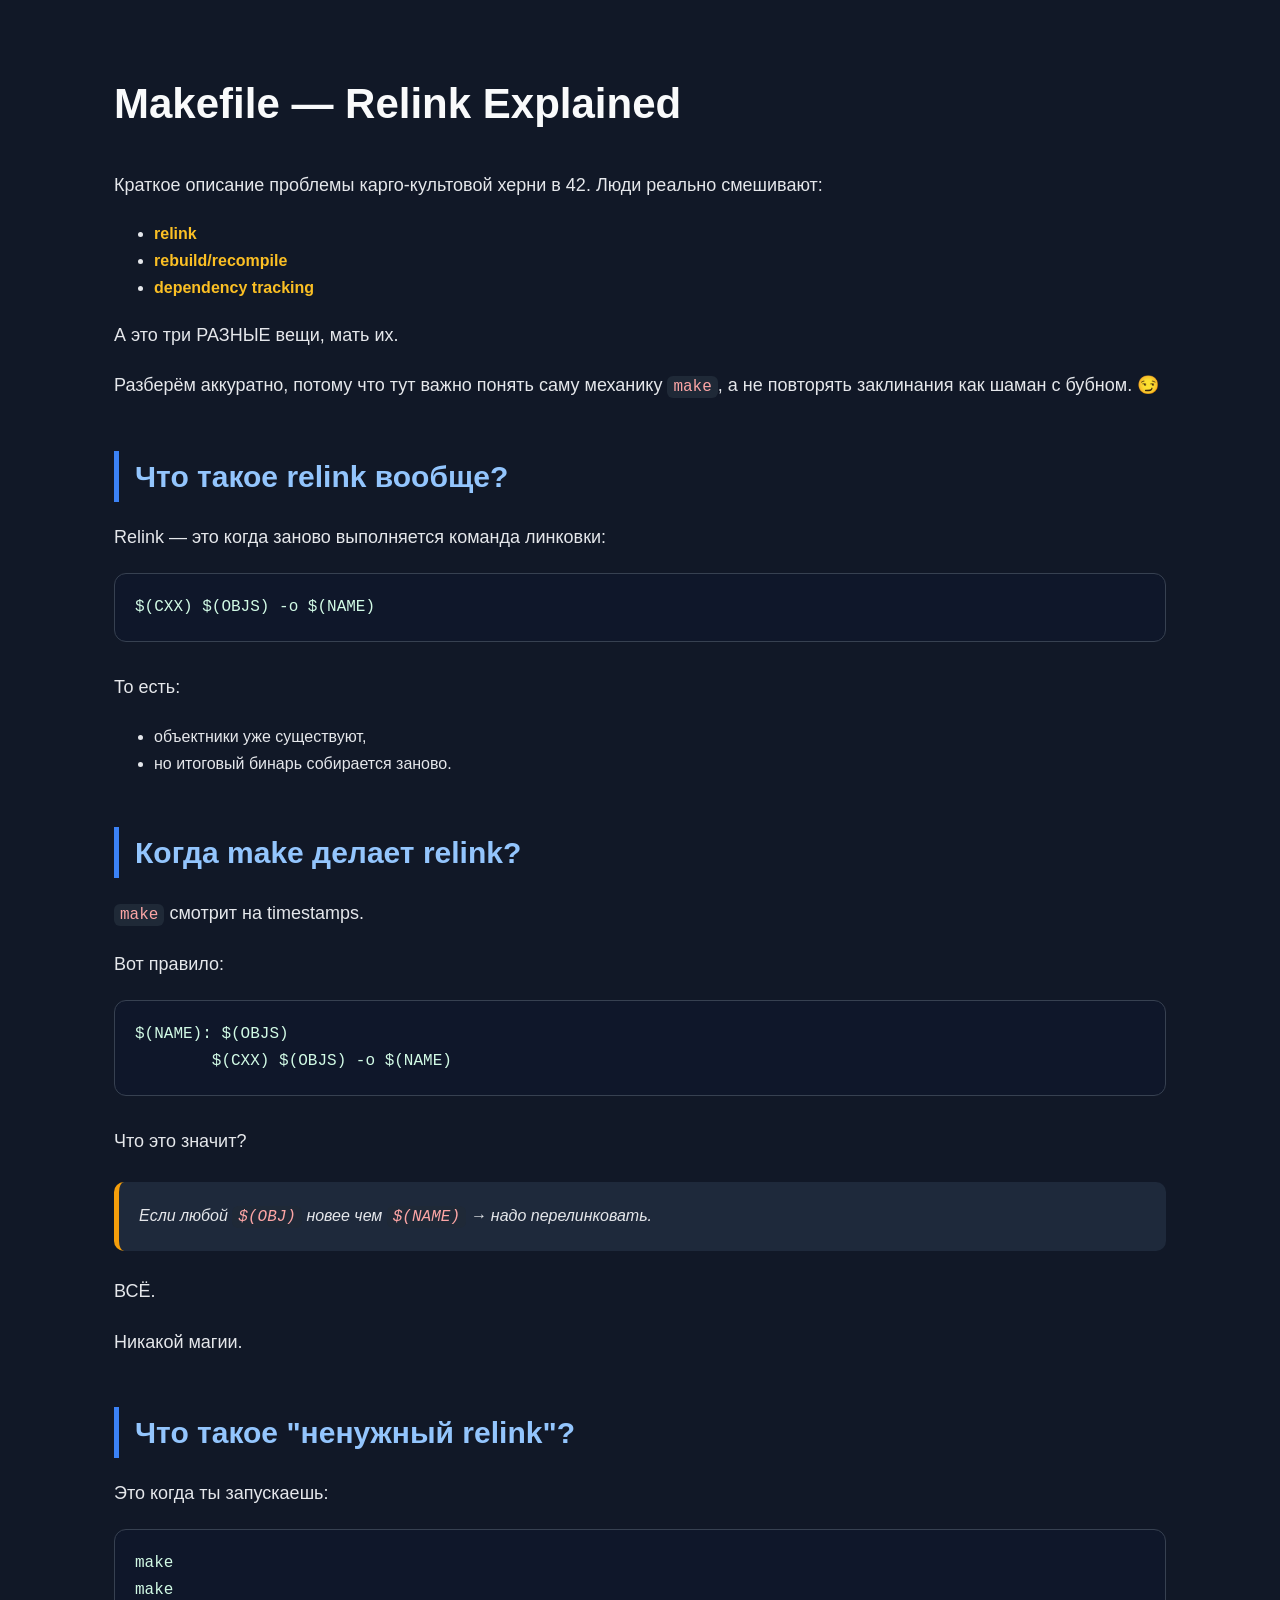
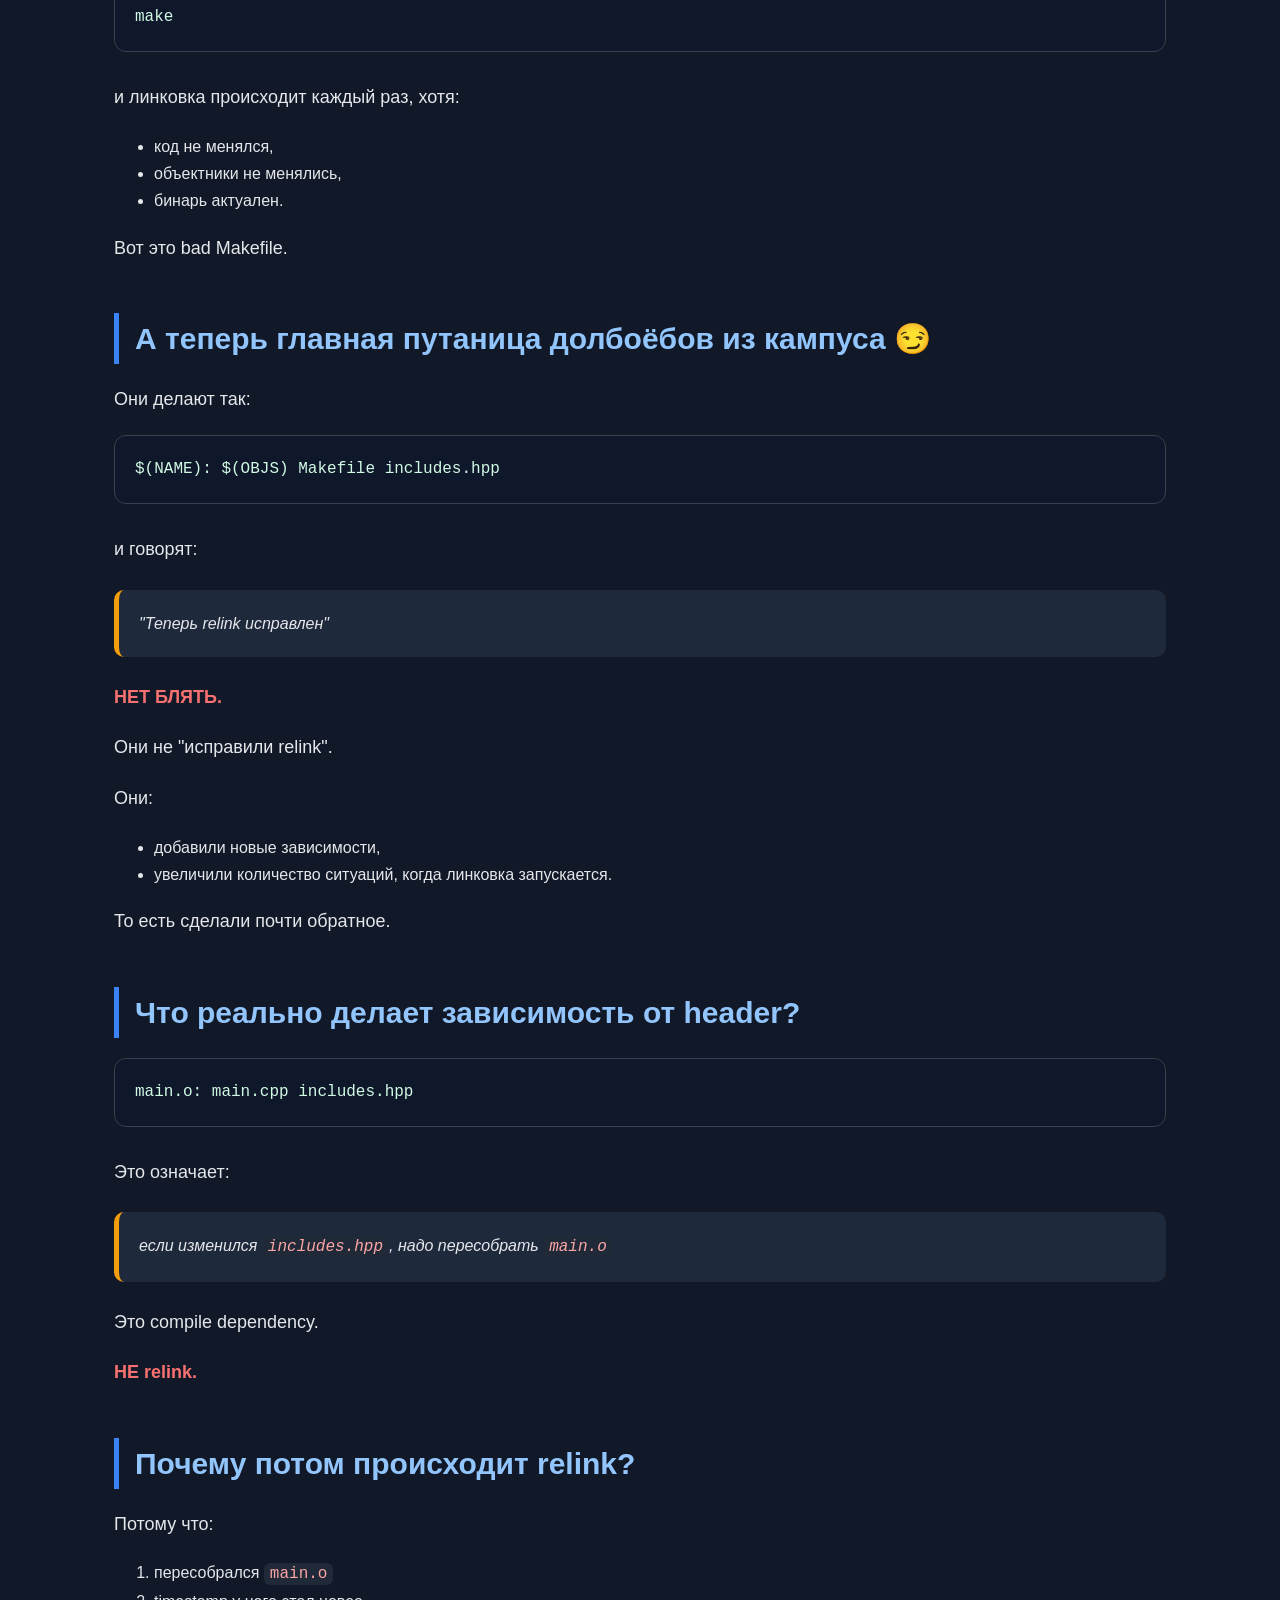
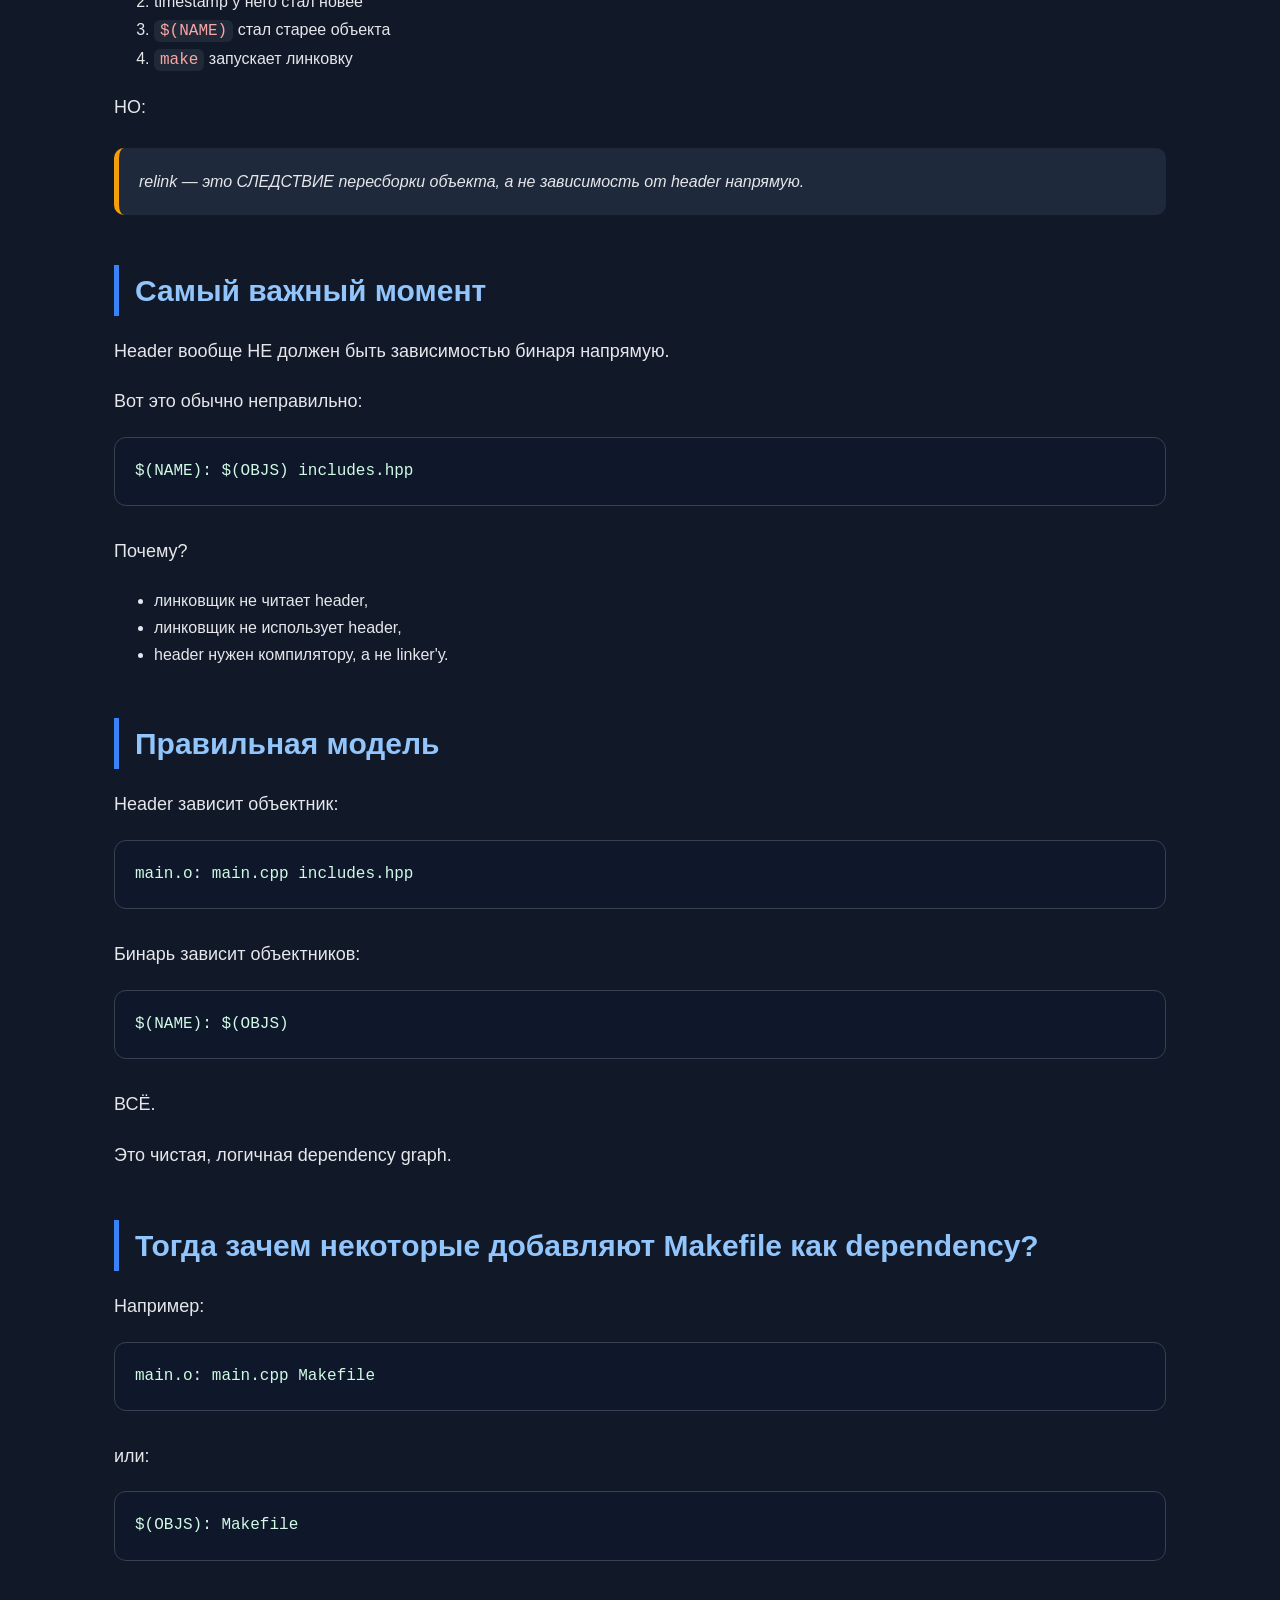
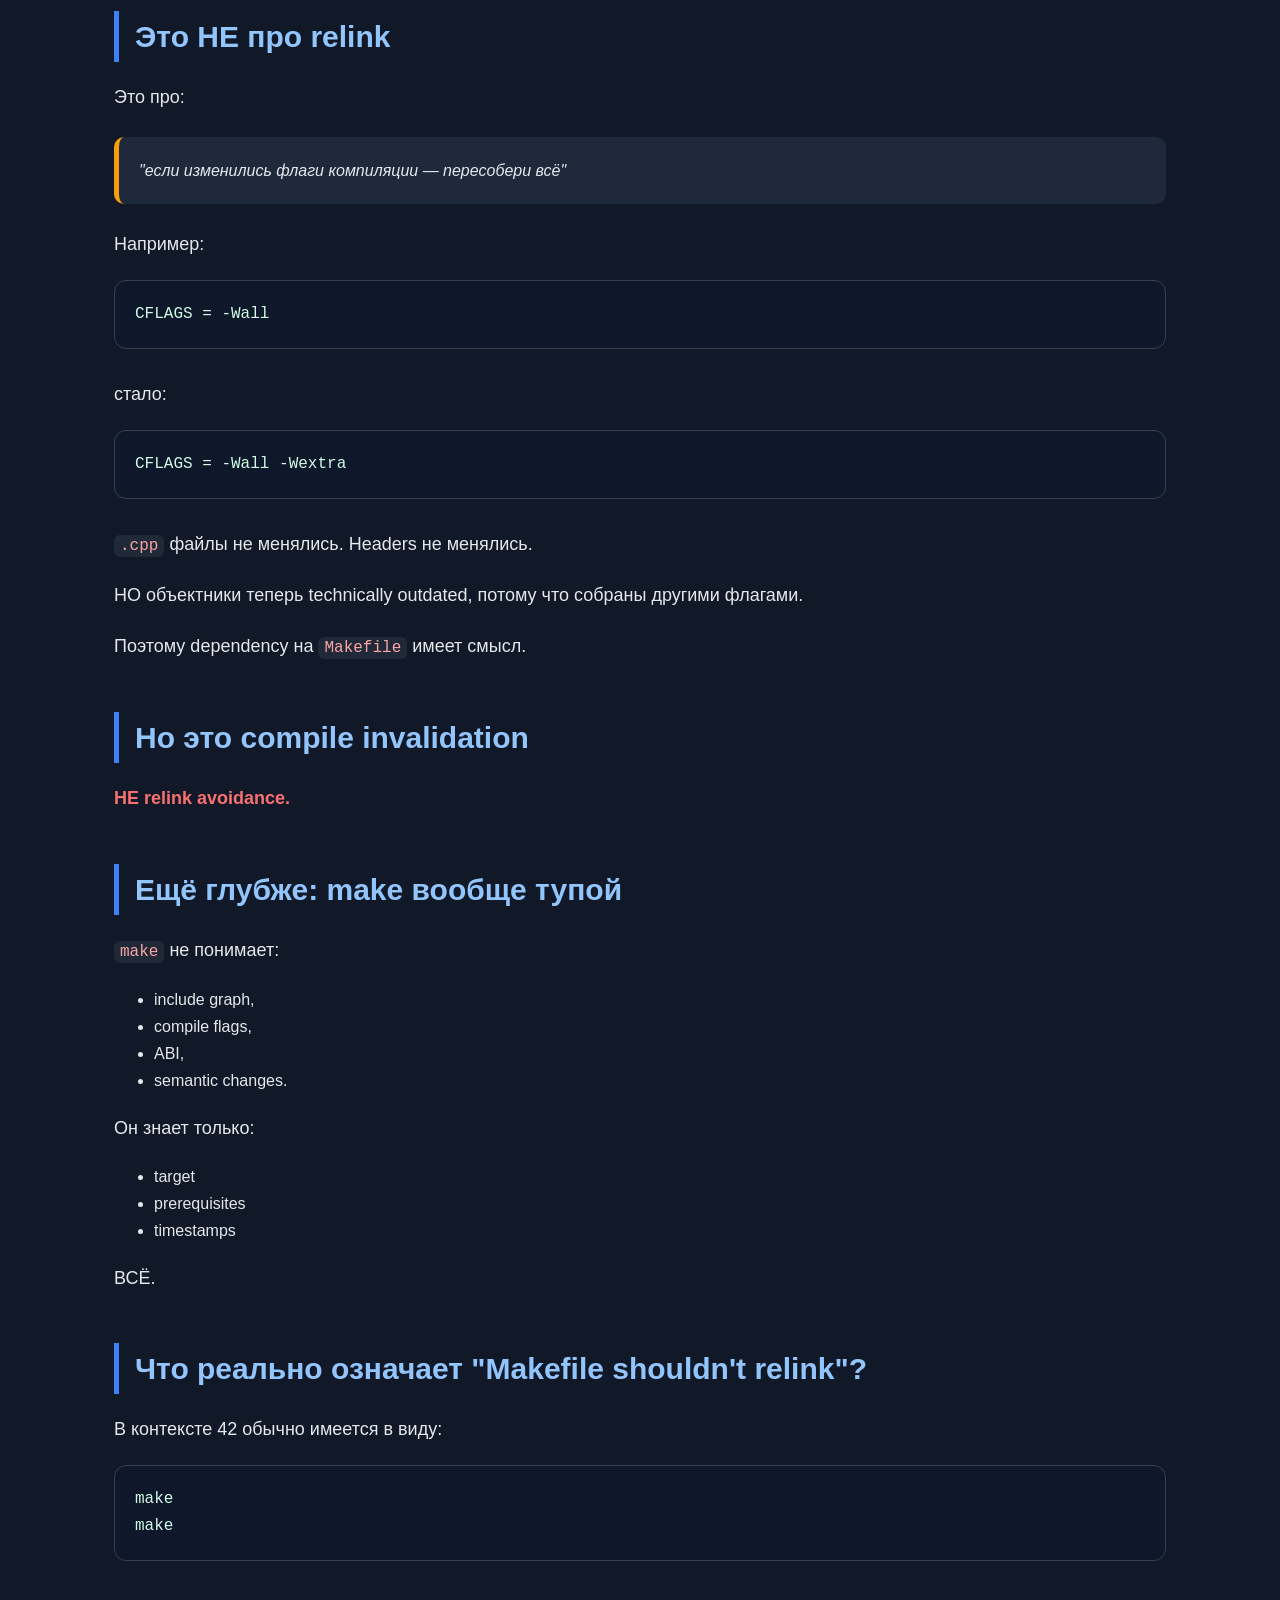
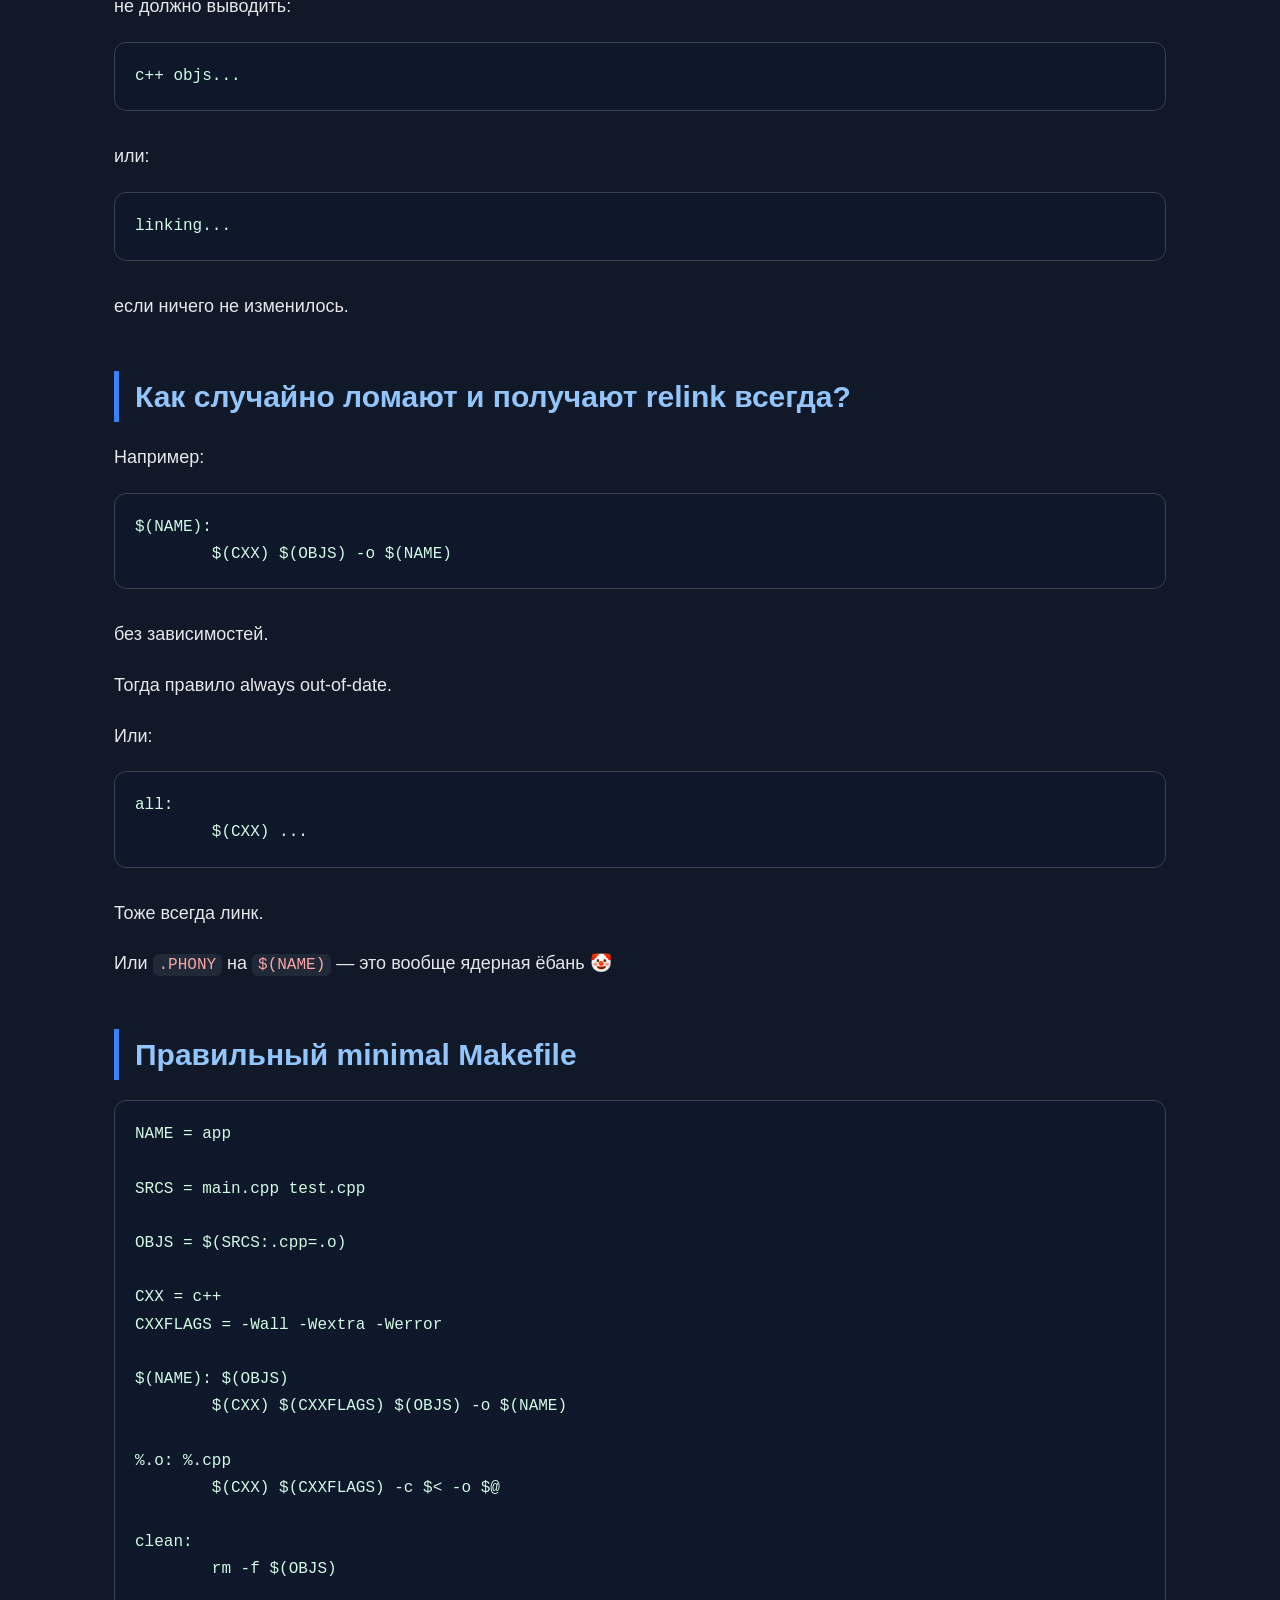
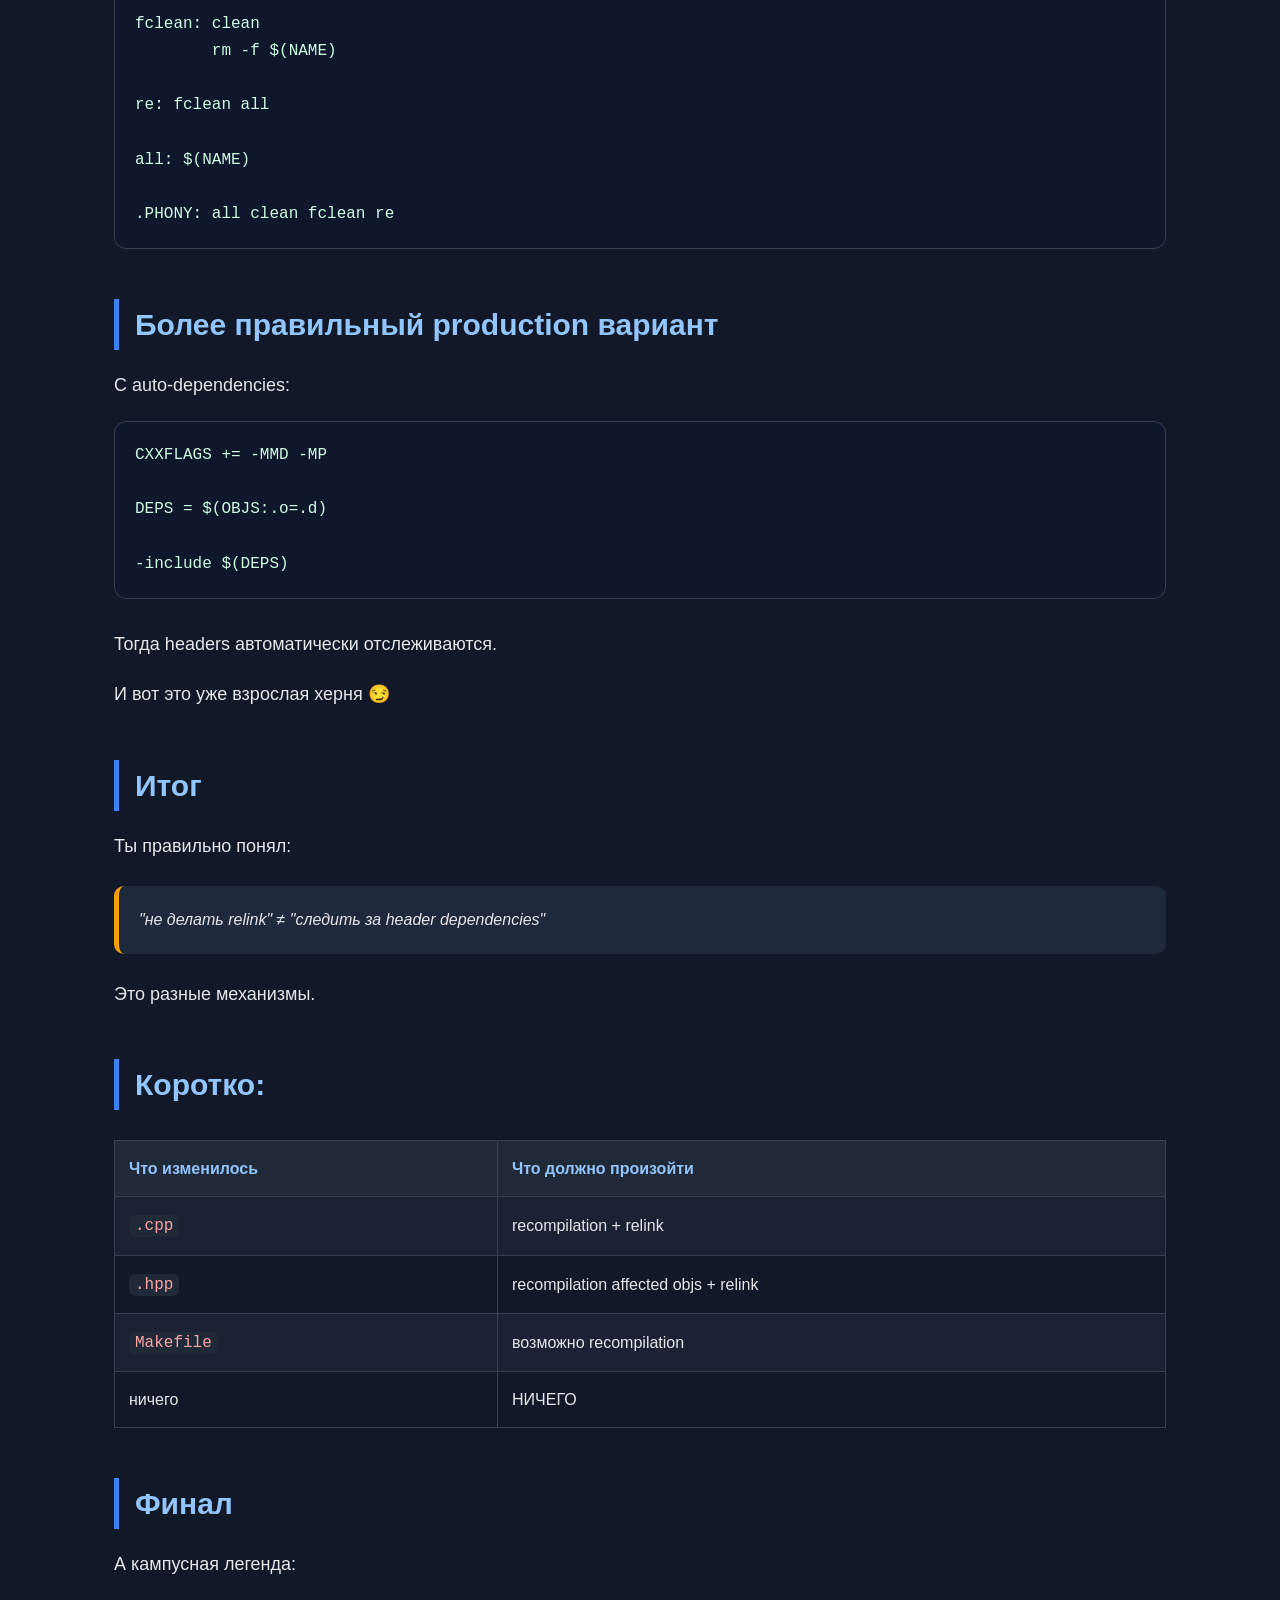
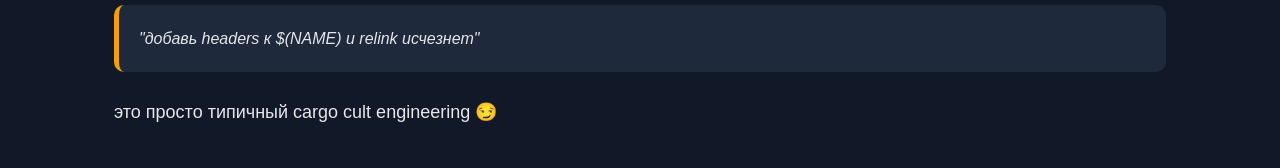
==== www/index.html @ e56b18b7 "+file struct, +x.txt, +отдавать статик HTML" ====
<!DOCTYPE html>
<html lang="ru">
<head>
	<meta charset="UTF-8">
	<meta name="viewport" content="width=device-width, initial-scale=1.0">
	<title>Major problem of 42 Barcelona: Relink in Makefile Explained</title>

	<style>
		*
		{
			box-sizing: border-box;
		}

		body
		{
			margin: 0;
			padding: 0;
			background-color: #111827;
			color: #e5e7eb;
			font-family: Arial, Helvetica, sans-serif;
			line-height: 1.7;
		}

		.container
		{
			max-width: 1100px;
			margin: 0 auto;
			padding: 40px 24px;
		}

		h1
		{
			font-size: 42px;
			margin-bottom: 30px;
			color: #f9fafb;
		}

		h2
		{
			margin-top: 50px;
			margin-bottom: 20px;
			color: #93c5fd;
			font-size: 30px;
			border-left: 5px solid #3b82f6;
			padding-left: 16px;
		}

		p
		{
			font-size: 18px;
			margin-bottom: 20px;
		}

		strong
		{
			color: #fbbf24;
		}

		code
		{
			background-color: #1f2937;
			padding: 2px 6px;
			border-radius: 6px;
			color: #fca5a5;
			font-size: 16px;
		}

		pre
		{
			background-color: #0f172a;
			padding: 20px;
			border-radius: 12px;
			overflow-x: auto;
			border: 1px solid #374151;
			margin-bottom: 30px;
		}

		pre code
		{
			background: none;
			padding: 0;
			color: #d1fae5;
		}

		table
		{
			width: 100%;
			border-collapse: collapse;
			margin-top: 30px;
		}

		th,
		td
		{
			border: 1px solid #374151;
			padding: 14px;
			text-align: left;
		}

		th
		{
			background-color: #1f2937;
			color: #93c5fd;
		}

		tr:nth-child(even)
		{
			background-color: #1a2233;
		}

		.quote
		{
			background-color: #1e293b;
			border-left: 5px solid #f59e0b;
			padding: 20px;
			margin: 25px 0;
			border-radius: 10px;
			font-style: italic;
		}

		.highlight
		{
			color: #f87171;
			font-weight: bold;
		}
	</style>
</head>

<body>

	<div class="container">

		<h1>Makefile — Relink Explained</h1>

		<p>
			Краткое описание проблемы карго-культовой херни в 42.
			Люди реально смешивают:
		</p>

		<ul>
			<li><strong>relink</strong></li>
			<li><strong>rebuild/recompile</strong></li>
			<li><strong>dependency tracking</strong></li>
		</ul>

		<p>
			А это три РАЗНЫЕ вещи, мать их.
		</p>

		<p>
			Разберём аккуратно, потому что тут важно понять саму механику
			<code>make</code>, а не повторять заклинания как шаман с бубном. 😏
		</p>

		<h2>Что такое relink вообще?</h2>

		<p>
			Relink — это когда заново выполняется команда линковки:
		</p>

		<pre><code>$(CXX) $(OBJS) -o $(NAME)</code></pre>

		<p>
			То есть:
		</p>

		<ul>
			<li>объектники уже существуют,</li>
			<li>но итоговый бинарь собирается заново.</li>
		</ul>

		<h2>Когда make делает relink?</h2>

		<p>
			<code>make</code> смотрит на timestamps.
		</p>

		<p>
			Вот правило:
		</p>

		<pre><code>$(NAME): $(OBJS)
	$(CXX) $(OBJS) -o $(NAME)</code></pre>

		<p>
			Что это значит?
		</p>

		<div class="quote">
			Если любой <code>$(OBJ)</code> новее чем <code>$(NAME)</code>
			→ надо перелинковать.
		</div>

		<p>
			ВСЁ.
		</p>

		<p>
			Никакой магии.
		</p>

		<h2>Что такое "ненужный relink"?</h2>

		<p>
			Это когда ты запускаешь:
		</p>

		<pre><code>make
make
make</code></pre>

		<p>
			и линковка происходит каждый раз, хотя:
		</p>

		<ul>
			<li>код не менялся,</li>
			<li>объектники не менялись,</li>
			<li>бинарь актуален.</li>
		</ul>

		<p>
			Вот это bad Makefile.
		</p>

		<h2>А теперь главная путаница долбоёбов из кампуса 😏</h2>

		<p>
			Они делают так:
		</p>

		<pre><code>$(NAME): $(OBJS) Makefile includes.hpp</code></pre>

		<p>
			и говорят:
		</p>

		<div class="quote">
			"Теперь relink исправлен"
		</div>

		<p class="highlight">
			НЕТ БЛЯТЬ.
		</p>

		<p>
			Они не "исправили relink".
		</p>

		<p>
			Они:
		</p>

		<ul>
			<li>добавили новые зависимости,</li>
			<li>увеличили количество ситуаций, когда линковка запускается.</li>
		</ul>

		<p>
			То есть сделали почти обратное.
		</p>

		<h2>Что реально делает зависимость от header?</h2>

		<pre><code>main.o: main.cpp includes.hpp</code></pre>

		<p>
			Это означает:
		</p>

		<div class="quote">
			если изменился <code>includes.hpp</code>,
			надо пересобрать <code>main.o</code>
		</div>

		<p>
			Это compile dependency.
		</p>

		<p class="highlight">
			НЕ relink.
		</p>

		<h2>Почему потом происходит relink?</h2>

		<p>
			Потому что:
		</p>

		<ol>
			<li>пересобрался <code>main.o</code></li>
			<li>timestamp у него стал новее</li>
			<li><code>$(NAME)</code> стал старее объекта</li>
			<li><code>make</code> запускает линковку</li>
		</ol>

		<p>
			НО:
		</p>

		<div class="quote">
			relink — это СЛЕДСТВИЕ пересборки объекта,
			а не зависимость от header напрямую.
		</div>

		<h2>Самый важный момент</h2>

		<p>
			Header вообще НЕ должен быть зависимостью бинаря напрямую.
		</p>

		<p>
			Вот это обычно неправильно:
		</p>

		<pre><code>$(NAME): $(OBJS) includes.hpp</code></pre>

		<p>
			Почему?
		</p>

		<ul>
			<li>линковщик не читает header,</li>
			<li>линковщик не использует header,</li>
			<li>header нужен компилятору, а не linker'у.</li>
		</ul>

		<h2>Правильная модель</h2>

		<p>
			Header зависит объектник:
		</p>

		<pre><code>main.o: main.cpp includes.hpp</code></pre>

		<p>
			Бинарь зависит объектников:
		</p>

		<pre><code>$(NAME): $(OBJS)</code></pre>

		<p>
			ВСЁ.
		</p>

		<p>
			Это чистая, логичная dependency graph.
		</p>

		<h2>Тогда зачем некоторые добавляют Makefile как dependency?</h2>

		<p>
			Например:
		</p>

		<pre><code>main.o: main.cpp Makefile</code></pre>

		<p>
			или:
		</p>

		<pre><code>$(OBJS): Makefile</code></pre>

		<h2>Это НЕ про relink</h2>

		<p>
			Это про:
		</p>

		<div class="quote">
			"если изменились флаги компиляции — пересобери всё"
		</div>

		<p>
			Например:
		</p>

		<pre><code>CFLAGS = -Wall</code></pre>

		<p>
			стало:
		</p>

		<pre><code>CFLAGS = -Wall -Wextra</code></pre>

		<p>
			<code>.cpp</code> файлы не менялись.
			Headers не менялись.
		</p>

		<p>
			НО объектники теперь technically outdated,
			потому что собраны другими флагами.
		</p>

		<p>
			Поэтому dependency на <code>Makefile</code> имеет смысл.
		</p>

		<h2>Но это compile invalidation</h2>

		<p class="highlight">
			НЕ relink avoidance.
		</p>

		<h2>Ещё глубже: make вообще тупой</h2>

		<p>
			<code>make</code> не понимает:
		</p>

		<ul>
			<li>include graph,</li>
			<li>compile flags,</li>
			<li>ABI,</li>
			<li>semantic changes.</li>
		</ul>

		<p>
			Он знает только:
		</p>

		<ul>
			<li>target</li>
			<li>prerequisites</li>
			<li>timestamps</li>
		</ul>

		<p>
			ВСЁ.
		</p>

		<h2>Что реально означает "Makefile shouldn't relink"?</h2>

		<p>
			В контексте 42 обычно имеется в виду:
		</p>

		<pre><code>make
make</code></pre>

		<p>
			не должно выводить:
		</p>

		<pre><code>c++ objs...</code></pre>

		<p>
			или:
		</p>

		<pre><code>linking...</code></pre>

		<p>
			если ничего не изменилось.
		</p>

		<h2>Как случайно ломают и получают relink всегда?</h2>

		<p>
			Например:
		</p>

		<pre><code>$(NAME):
	$(CXX) $(OBJS) -o $(NAME)</code></pre>

		<p>
			без зависимостей.
		</p>

		<p>
			Тогда правило always out-of-date.
		</p>

		<p>
			Или:
		</p>

		<pre><code>all:
	$(CXX) ...</code></pre>

		<p>
			Тоже всегда линк.
		</p>

		<p>
			Или <code>.PHONY</code> на <code>$(NAME)</code> —
			это вообще ядерная ёбань 🤡
		</p>

		<h2>Правильный minimal Makefile</h2>

		<pre><code>NAME = app

SRCS = main.cpp test.cpp

OBJS = $(SRCS:.cpp=.o)

CXX = c++
CXXFLAGS = -Wall -Wextra -Werror

$(NAME): $(OBJS)
	$(CXX) $(CXXFLAGS) $(OBJS) -o $(NAME)

%.o: %.cpp
	$(CXX) $(CXXFLAGS) -c $< -o $@

clean:
	rm -f $(OBJS)

fclean: clean
	rm -f $(NAME)

re: fclean all

all: $(NAME)

.PHONY: all clean fclean re</code></pre>

		<h2>Более правильный production вариант</h2>

		<p>
			С auto-dependencies:
		</p>

		<pre><code>CXXFLAGS += -MMD -MP

DEPS = $(OBJS:.o=.d)

-include $(DEPS)</code></pre>

		<p>
			Тогда headers автоматически отслеживаются.
		</p>

		<p>
			И вот это уже взрослая херня 😏
		</p>

		<h2>Итог</h2>

		<p>
			Ты правильно понял:
		</p>

		<div class="quote">
			"не делать relink" ≠ "следить за header dependencies"
		</div>

		<p>
			Это разные механизмы.
		</p>

		<h2>Коротко:</h2>

		<table>
			<tr>
				<th>Что изменилось</th>
				<th>Что должно произойти</th>
			</tr>

			<tr>
				<td><code>.cpp</code></td>
				<td>recompilation + relink</td>
			</tr>

			<tr>
				<td><code>.hpp</code></td>
				<td>recompilation affected objs + relink</td>
			</tr>

			<tr>
				<td><code>Makefile</code></td>
				<td>возможно recompilation</td>
			</tr>

			<tr>
				<td>ничего</td>
				<td>НИЧЕГО</td>
			</tr>
		</table>

		<h2>Финал</h2>

		<p>
			А кампусная легенда:
		</p>

		<div class="quote">
			"добавь headers к $(NAME) и relink исчезнет"
		</div>

		<p>
			это просто типичный cargo cult engineering 😏
		</p>

	</div>

</body>
</html>
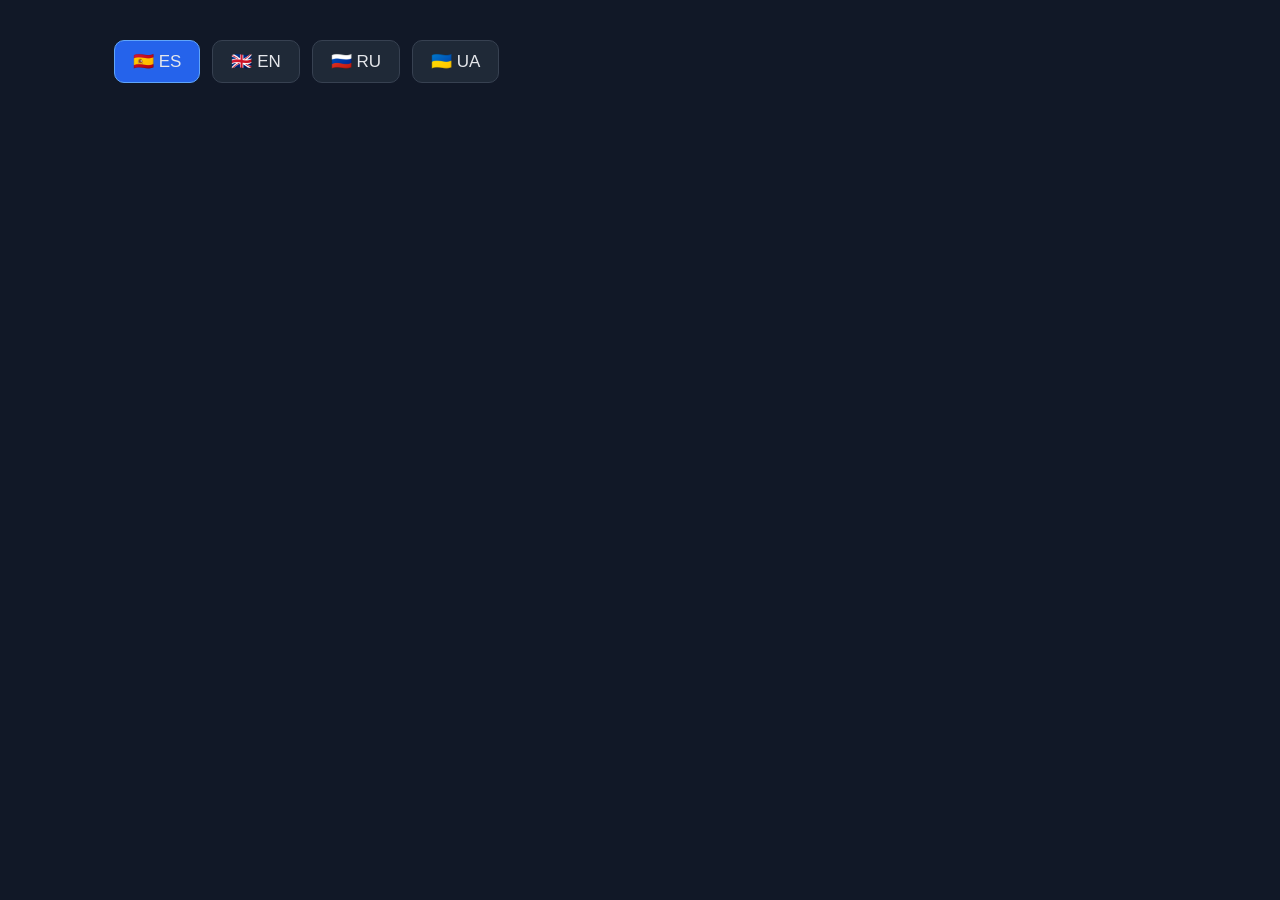
==== commit e42cf613: "update README (часть про архитектуру), +serverIndex, +client_max_body_size" ====
--- a/www/index.html
+++ b/www/index.html
@@ -1,501 +1,366 @@
 <!DOCTYPE html>
 <html lang="ru">
 <head>
-	<meta charset="UTF-8">
-	<meta name="viewport" content="width=device-width, initial-scale=1.0">
-	<title>Major problem of 42 Barcelona: Relink in Makefile Explained</title>
-
-	<style>
-		*
-		{
-			box-sizing: border-box;
-		}
-
-		body
-		{
-			margin: 0;
-			padding: 0;
-			background-color: #111827;
-			color: #e5e7eb;
-			font-family: Arial, Helvetica, sans-serif;
-			line-height: 1.7;
-		}
-
-		.container
-		{
-			max-width: 1100px;
-			margin: 0 auto;
-			padding: 40px 24px;
-		}
-
-		h1
-		{
-			font-size: 42px;
-			margin-bottom: 30px;
-			color: #f9fafb;
-		}
-
-		h2
-		{
-			margin-top: 50px;
-			margin-bottom: 20px;
-			color: #93c5fd;
-			font-size: 30px;
-			border-left: 5px solid #3b82f6;
-			padding-left: 16px;
-		}
-
-		p
-		{
-			font-size: 18px;
-			margin-bottom: 20px;
-		}
-
-		strong
-		{
-			color: #fbbf24;
-		}
-
-		code
-		{
-			background-color: #1f2937;
-			padding: 2px 6px;
-			border-radius: 6px;
-			color: #fca5a5;
-			font-size: 16px;
-		}
-
-		pre
-		{
-			background-color: #0f172a;
-			padding: 20px;
-			border-radius: 12px;
-			overflow-x: auto;
-			border: 1px solid #374151;
-			margin-bottom: 30px;
-		}
-
-		pre code
-		{
-			background: none;
-			padding: 0;
-			color: #d1fae5;
-		}
-
-		table
-		{
-			width: 100%;
-			border-collapse: collapse;
-			margin-top: 30px;
-		}
-
-		th,
-		td
-		{
-			border: 1px solid #374151;
-			padding: 14px;
-			text-align: left;
-		}
-
-		th
-		{
-			background-color: #1f2937;
-			color: #93c5fd;
-		}
-
-		tr:nth-child(even)
-		{
-			background-color: #1a2233;
-		}
-
-		.quote
-		{
-			background-color: #1e293b;
-			border-left: 5px solid #f59e0b;
-			padding: 20px;
-			margin: 25px 0;
-			border-radius: 10px;
-			font-style: italic;
-		}
-
-		.highlight
-		{
-			color: #f87171;
-			font-weight: bold;
-		}
-	</style>
+    <meta charset="UTF-8">
+    <meta name="viewport" content="width=device-width, initial-scale=1.0">
+    <title>Makefile — Relink Explained</title>
+    
+    <style>
+        * { box-sizing: border-box; }
+        body {
+            margin: 0;
+            padding: 0;
+            background-color: #111827;
+            color: #e5e7eb;
+            font-family: Arial, Helvetica, sans-serif;
+            line-height: 1.7;
+        }
+        .container {
+            max-width: 1100px;
+            margin: 0 auto;
+            padding: 40px 24px;
+        }
+        .language-switcher {
+            display: flex;
+            gap: 12px;
+            flex-wrap: wrap;
+            margin-bottom: 40px;
+        }
+        .language-button {
+            background-color: #1f2937;
+            color: #e5e7eb;
+            border: 1px solid #374151;
+            padding: 10px 18px;
+            border-radius: 10px;
+            cursor: pointer;
+            font-size: 17px;
+            transition: all 0.2s ease;
+        }
+        .language-button:hover { background-color: #374151; }
+        .language-button.active {
+            background-color: #2563eb;
+            border-color: #60a5fa;
+        }
+        h1 {
+            font-size: 42px;
+            margin-bottom: 30px;
+            color: #f9fafb;
+        }
+        h2 {
+            margin-top: 50px;
+            margin-bottom: 20px;
+            color: #93c5fd;
+            font-size: 30px;
+            border-left: 5px solid #3b82f6;
+            padding-left: 16px;
+        }
+        p, li {
+            font-size: 18px;
+            margin-bottom: 20px;
+        }
+        strong { color: #fbbf24; }
+        code {
+            background-color: #1f2937;
+            padding: 2px 6px;
+            border-radius: 6px;
+            color: #fca5a5;
+            font-size: 16px;
+        }
+        pre {
+            background-color: #0f172a;
+            padding: 20px;
+            border-radius: 12px;
+            overflow-x: auto;
+            border: 1px solid #374151;
+            margin-bottom: 30px;
+        }
+        pre code {
+            background: none;
+            padding: 0;
+            color: #d1fae5;
+        }
+        .quote {
+            background-color: #1e293b;
+            border-left: 5px solid #f59e0b;
+            padding: 20px;
+            margin: 25px 0;
+            border-radius: 10px;
+            font-style: italic;
+        }
+        .highlight { color: #f87171; font-weight: bold; }
+        .lang-content { display: none; }
+        .lang-content.active { display: block; }
+    </style>
 </head>
-
 <body>
-
-	<div class="container">
-
-		<h1>Makefile — Relink Explained</h1>
-
-		<p>
-			Краткое описание проблемы карго-культовой херни в 42.
-			Люди реально смешивают:
-		</p>
-
-		<ul>
-			<li><strong>relink</strong></li>
-			<li><strong>rebuild/recompile</strong></li>
-			<li><strong>dependency tracking</strong></li>
-		</ul>
-
-		<p>
-			А это три РАЗНЫЕ вещи, мать их.
-		</p>
-
-		<p>
-			Разберём аккуратно, потому что тут важно понять саму механику
-			<code>make</code>, а не повторять заклинания как шаман с бубном. 😏
-		</p>
-
-		<h2>Что такое relink вообще?</h2>
-
-		<p>
-			Relink — это когда заново выполняется команда линковки:
-		</p>
-
-		<pre><code>$(CXX) $(OBJS) -o $(NAME)</code></pre>
-
-		<p>
-			То есть:
-		</p>
-
-		<ul>
-			<li>объектники уже существуют,</li>
-			<li>но итоговый бинарь собирается заново.</li>
-		</ul>
-
-		<h2>Когда make делает relink?</h2>
-
-		<p>
-			<code>make</code> смотрит на timestamps.
-		</p>
-
-		<p>
-			Вот правило:
-		</p>
-
-		<pre><code>$(NAME): $(OBJS)
+    <div class="container">
+        <div class="language-switcher">
+    		<button class="language-button active" data-lang="es" title="Español">🇪🇸 ES</button>
+    		<button class="language-button" data-lang="en" title="English">🇬🇧 EN</button>
+    		<button class="language-button" data-lang="ru" title="Русский">🇷🇺 RU</button>
+    		<button class="language-button" data-lang="uk" title="Українська">🇺🇦 UA</button>
+</div>
+        <!-- ==================== SPANISH ==================== -->
+	<body>
+        <div id="es" class="lang-content" lang="es">
+<h1>Makefile — Relink Explained</h1>
+<p>
+Breve explicación del típico problema de cargo cult en 42.
+La gente realmente confunde:
+</p>
+<ul>
+<li><strong>relink</strong></li>
+<li><strong>rebuild/recompile</strong></li>
+<li><strong>dependency tracking</strong></li>
+</ul>
+<p>
+Y estas son tres cosas <strong>COMPLETAMENTE DISTINTAS</strong>, joder.
+</p>
+<p>
+Vamos a desglosarlo con cuidado, porque aquí es importante entender la mecánica real de
+<code>make</code>, y no repetir conjuros como un chamán con un tambor. 😏
+</p>
+<h2>¿Qué es relink en realidad?</h2>
+<p>
+Relink es cuando se vuelve a ejecutar el comando de linking:
+</p>
+<pre><code>$(CXX) $(OBJS) -o $(NAME)</code></pre>
+<p>
+Es decir:
+</p>
+<ul>
+<li>los archivos objeto ya existen,</li>
+<li>pero el binario final se genera de nuevo.</li>
+</ul>
+<h2>¿Cuándo hace make un relink?</h2>
+<p>
+<code>make</code> solo mira los timestamps.
+</p>
+<p>
+Esta es la regla:
+</p>
+<pre><code>$(NAME): $(OBJS)
 	$(CXX) $(OBJS) -o $(NAME)</code></pre>
-
-		<p>
-			Что это значит?
-		</p>
-
-		<div class="quote">
-			Если любой <code>$(OBJ)</code> новее чем <code>$(NAME)</code>
-			→ надо перелинковать.
-		</div>
-
-		<p>
-			ВСЁ.
-		</p>
-
-		<p>
-			Никакой магии.
-		</p>
-
-		<h2>Что такое "ненужный relink"?</h2>
-
-		<p>
-			Это когда ты запускаешь:
-		</p>
-
-		<pre><code>make
+<p>
+¿Qué significa esto?
+</p>
+<div class="quote">
+Si cualquier <code>$(OBJ)</code> es más nuevo que <code>$(NAME)</code>
+→ hay que relinkear.
+</div>
+<p>
+Eso es todo.
+</p>
+<p>
+Sin magia.
+</p>
+<h2>¿Qué es un "relink innecesario"?</h2>
+<p>
+Es cuando ejecutas:
+</p>
+<pre><code>make
 make
 make</code></pre>
-
-		<p>
-			и линковка происходит каждый раз, хотя:
-		</p>
-
-		<ul>
-			<li>код не менялся,</li>
-			<li>объектники не менялись,</li>
-			<li>бинарь актуален.</li>
-		</ul>
-
-		<p>
-			Вот это bad Makefile.
-		</p>
-
-		<h2>А теперь главная путаница долбоёбов из кампуса 😏</h2>
-
-		<p>
-			Они делают так:
-		</p>
-
-		<pre><code>$(NAME): $(OBJS) Makefile includes.hpp</code></pre>
-
-		<p>
-			и говорят:
-		</p>
-
-		<div class="quote">
-			"Теперь relink исправлен"
-		</div>
-
-		<p class="highlight">
-			НЕТ БЛЯТЬ.
-		</p>
-
-		<p>
-			Они не "исправили relink".
-		</p>
-
-		<p>
-			Они:
-		</p>
-
-		<ul>
-			<li>добавили новые зависимости,</li>
-			<li>увеличили количество ситуаций, когда линковка запускается.</li>
-		</ul>
-
-		<p>
-			То есть сделали почти обратное.
-		</p>
-
-		<h2>Что реально делает зависимость от header?</h2>
-
-		<pre><code>main.o: main.cpp includes.hpp</code></pre>
-
-		<p>
-			Это означает:
-		</p>
-
-		<div class="quote">
-			если изменился <code>includes.hpp</code>,
-			надо пересобрать <code>main.o</code>
-		</div>
-
-		<p>
-			Это compile dependency.
-		</p>
-
-		<p class="highlight">
-			НЕ relink.
-		</p>
-
-		<h2>Почему потом происходит relink?</h2>
-
-		<p>
-			Потому что:
-		</p>
-
-		<ol>
-			<li>пересобрался <code>main.o</code></li>
-			<li>timestamp у него стал новее</li>
-			<li><code>$(NAME)</code> стал старее объекта</li>
-			<li><code>make</code> запускает линковку</li>
-		</ol>
-
-		<p>
-			НО:
-		</p>
-
-		<div class="quote">
-			relink — это СЛЕДСТВИЕ пересборки объекта,
-			а не зависимость от header напрямую.
-		</div>
-
-		<h2>Самый важный момент</h2>
-
-		<p>
-			Header вообще НЕ должен быть зависимостью бинаря напрямую.
-		</p>
-
-		<p>
-			Вот это обычно неправильно:
-		</p>
-
-		<pre><code>$(NAME): $(OBJS) includes.hpp</code></pre>
-
-		<p>
-			Почему?
-		</p>
-
-		<ul>
-			<li>линковщик не читает header,</li>
-			<li>линковщик не использует header,</li>
-			<li>header нужен компилятору, а не linker'у.</li>
-		</ul>
-
-		<h2>Правильная модель</h2>
-
-		<p>
-			Header зависит объектник:
-		</p>
-
-		<pre><code>main.o: main.cpp includes.hpp</code></pre>
-
-		<p>
-			Бинарь зависит объектников:
-		</p>
-
-		<pre><code>$(NAME): $(OBJS)</code></pre>
-
-		<p>
-			ВСЁ.
-		</p>
-
-		<p>
-			Это чистая, логичная dependency graph.
-		</p>
-
-		<h2>Тогда зачем некоторые добавляют Makefile как dependency?</h2>
-
-		<p>
-			Например:
-		</p>
-
-		<pre><code>main.o: main.cpp Makefile</code></pre>
-
-		<p>
-			или:
-		</p>
-
-		<pre><code>$(OBJS): Makefile</code></pre>
-
-		<h2>Это НЕ про relink</h2>
-
-		<p>
-			Это про:
-		</p>
-
-		<div class="quote">
-			"если изменились флаги компиляции — пересобери всё"
-		</div>
-
-		<p>
-			Например:
-		</p>
-
-		<pre><code>CFLAGS = -Wall</code></pre>
-
-		<p>
-			стало:
-		</p>
-
-		<pre><code>CFLAGS = -Wall -Wextra</code></pre>
-
-		<p>
-			<code>.cpp</code> файлы не менялись.
-			Headers не менялись.
-		</p>
-
-		<p>
-			НО объектники теперь technically outdated,
-			потому что собраны другими флагами.
-		</p>
-
-		<p>
-			Поэтому dependency на <code>Makefile</code> имеет смысл.
-		</p>
-
-		<h2>Но это compile invalidation</h2>
-
-		<p class="highlight">
-			НЕ relink avoidance.
-		</p>
-
-		<h2>Ещё глубже: make вообще тупой</h2>
-
-		<p>
-			<code>make</code> не понимает:
-		</p>
-
-		<ul>
-			<li>include graph,</li>
-			<li>compile flags,</li>
-			<li>ABI,</li>
-			<li>semantic changes.</li>
-		</ul>
-
-		<p>
-			Он знает только:
-		</p>
-
-		<ul>
-			<li>target</li>
-			<li>prerequisites</li>
-			<li>timestamps</li>
-		</ul>
-
-		<p>
-			ВСЁ.
-		</p>
-
-		<h2>Что реально означает "Makefile shouldn't relink"?</h2>
-
-		<p>
-			В контексте 42 обычно имеется в виду:
-		</p>
-
-		<pre><code>make
+<p>
+y el linking se produce cada vez, aunque:
+</p>
+<ul>
+<li>el código no ha cambiado,</li>
+<li>los objetos no han cambiado,</li>
+<li>el binario está actualizado.</li>
+</ul>
+<p>
+Esto es un <strong>bad Makefile</strong>.
+</p>
+<h2>Y ahora la gran confusión de los alumnos del campus 😏</h2>
+<p>
+Hacen esto:
+</p>
+<pre><code>$(NAME): $(OBJS) Makefile includes.hpp</code></pre>
+<p>
+y dicen:
+</p>
+<div class="quote">
+"Ahora el relink está arreglado"
+</div>
+<p class="highlight">
+NO, JODER.
+</p>
+<p>
+No han "arreglado" el relink.
+</p>
+<p>
+Han:
+</p>
+<ul>
+<li>añadido nuevas dependencias,</li>
+<li>aumentado la cantidad de situaciones en las que se ejecuta el linking.</li>
+</ul>
+<p>
+Es decir, han hecho casi lo contrario.
+</p>
+<h2>¿Qué hace realmente una dependencia de un header?</h2>
+<pre><code>main.o: main.cpp includes.hpp</code></pre>
+<p>
+Esto significa:
+</p>
+<div class="quote">
+si <code>includes.hpp</code> ha cambiado,
+hay que recompilar <code>main.o</code>
+</div>
+<p>
+Esto es una <strong>compile dependency</strong>.
+</p>
+<p class="highlight">
+NO es relink.
+</p>
+<h2>¿Por qué entonces ocurre relink después?</h2>
+<p>
+Porque:
+</p>
+<ol>
+<li>se recompiló <code>main.o</code></li>
+<li>su timestamp es ahora más nuevo</li>
+<li><code>$(NAME)</code> es más antiguo que el objeto</li>
+<li><code>make</code> ejecuta el linking</li>
+</ol>
+<p>
+Pero:
+</p>
+<div class="quote">
+el relink es una <strong>CONSECUENCIA</strong> de la recompilación del objeto,
+no una dependencia directa del header.
+</div>
+<h2>El punto más importante</h2>
+<p>
+Un header <strong>no debe ser nunca</strong> una dependencia directa del binario.
+</p>
+<p>
+Esto suele ser incorrecto:
+</p>
+<pre><code>$(NAME): $(OBJS) includes.hpp</code></pre>
+<p>
+¿Por qué?
+</p>
+<ul>
+<li>el linker no lee headers,</li>
+<li>el linker no utiliza headers,</li>
+<li>los headers son necesarios para el compilador, no para el linker.</li>
+</ul>
+<h2>Modelo correcto</h2>
+<p>
+Header → depende del object file:
+</p>
+<pre><code>main.o: main.cpp includes.hpp</code></pre>
+<p>
+Binario → depende de los objetos:
+</p>
+<pre><code>$(NAME): $(OBJS)</code></pre>
+<p>
+Eso es todo.
+</p>
+<p>
+Es un grafo de dependencias limpio y lógico.
+</p>
+<h2>Entonces, ¿por qué algunos añaden Makefile como dependencia?</h2>
+<p>
+Por ejemplo:
+</p>
+<pre><code>main.o: main.cpp Makefile</code></pre>
+<p>
+o:
+</p>
+<pre><code>$(OBJS): Makefile</code></pre>
+<h2>Esto NO tiene que ver con relink</h2>
+<p>
+Esto sirve para:
+</p>
+<div class="quote">
+"si cambian los flags de compilación → recompila todo"
+</div>
+<p>
+Por ejemplo:
+</p>
+<pre><code>CFLAGS = -Wall</code></pre>
+<p>
+cambia a:
+</p>
+<pre><code>CFLAGS = -Wall -Wextra</code></pre>
+<p>
+Los archivos <code>.cpp</code> y headers no han cambiado.
+</p>
+<p>
+Pero los objetos ahora están técnicamente obsoletos porque se compilaron con otros flags.
+</p>
+<p>
+Por eso la dependencia del <code>Makefile</code> tiene sentido.
+</p>
+<h2>Pero esto es compile invalidation</h2>
+<p class="highlight">
+NO relink avoidance.
+</p>
+<h2>Aún más profundo: make es bastante tonto</h2>
+<p>
+<code>make</code> no entiende:
+</p>
+<ul>
+<li>include graph,</li>
+<li>compile flags,</li>
+<li>ABI,</li>
+<li>cambios semánticos.</li>
+</ul>
+<p>
+Solo sabe:
+</p>
+<ul>
+<li>target</li>
+<li>prerequisites</li>
+<li>timestamps</li>
+</ul>
+<p>
+Eso es todo.
+</p>
+<h2>¿Qué significa realmente "Makefile shouldn't relink"?</h2>
+<p>
+En el contexto de 42 normalmente se refiere a que:
+</p>
+<pre><code>make
 make</code></pre>
-
-		<p>
-			не должно выводить:
-		</p>
-
-		<pre><code>c++ objs...</code></pre>
-
-		<p>
-			или:
-		</p>
-
-		<pre><code>linking...</code></pre>
-
-		<p>
-			если ничего не изменилось.
-		</p>
-
-		<h2>Как случайно ломают и получают relink всегда?</h2>
-
-		<p>
-			Например:
-		</p>
-
-		<pre><code>$(NAME):
+<p>
+no debe mostrar:
+</p>
+<pre><code>c++ objs...</code></pre>
+<p>
+ni:
+</p>
+<pre><code>linking...</code></pre>
+<p>
+si nada ha cambiado.
+</p>
+<h2>Cómo se rompe accidentalmente y siempre se relinkea</h2>
+<p>
+Por ejemplo:
+</p>
+<pre><code>$(NAME):
 	$(CXX) $(OBJS) -o $(NAME)</code></pre>
-
-		<p>
-			без зависимостей.
-		</p>
-
-		<p>
-			Тогда правило always out-of-date.
-		</p>
-
-		<p>
-			Или:
-		</p>
-
-		<pre><code>all:
+<p>
+sin dependencias. Entonces la regla siempre está out-of-date.
+</p>
+<p>
+O:
+</p>
+<pre><code>all:
 	$(CXX) ...</code></pre>
-
-		<p>
-			Тоже всегда линк.
-		</p>
-
-		<p>
-			Или <code>.PHONY</code> на <code>$(NAME)</code> —
-			это вообще ядерная ёбань 🤡
-		</p>
-
-		<h2>Правильный minimal Makefile</h2>
-
-		<pre><code>NAME = app
-
+<p>
+También linkea siempre.
+</p>
+<p>
+O poner <code>.PHONY</code> sobre <code>$(NAME)</code> — eso ya es una puta barbaridad nuclear 🤡
+</p>
+<h2>Makefile minimal correcto</h2>
+<pre><code>NAME = app
 SRCS = main.cpp test.cpp
-
 OBJS = $(SRCS:.cpp=.o)
-
 CXX = c++
 CXXFLAGS = -Wall -Wextra -Werror
 
@@ -516,85 +381,157 @@
 all: $(NAME)
 
 .PHONY: all clean fclean re</code></pre>
-
-		<h2>Более правильный production вариант</h2>
-
-		<p>
-			С auto-dependencies:
-		</p>
-
-		<pre><code>CXXFLAGS += -MMD -MP
-
+<h2>Versión production más correcta</h2>
+<p>
+Con auto-dependencies:
+</p>
+<pre><code>CXXFLAGS += -MMD -MP
 DEPS = $(OBJS:.o=.d)
-
 -include $(DEPS)</code></pre>
-
-		<p>
-			Тогда headers автоматически отслеживаются.
-		</p>
-
-		<p>
-			И вот это уже взрослая херня 😏
-		</p>
-
-		<h2>Итог</h2>
-
-		<p>
-			Ты правильно понял:
-		</p>
-
-		<div class="quote">
-			"не делать relink" ≠ "следить за header dependencies"
-		</div>
-
-		<p>
-			Это разные механизмы.
-		</p>
-
-		<h2>Коротко:</h2>
-
-		<table>
-			<tr>
-				<th>Что изменилось</th>
-				<th>Что должно произойти</th>
-			</tr>
-
-			<tr>
-				<td><code>.cpp</code></td>
-				<td>recompilation + relink</td>
-			</tr>
-
-			<tr>
-				<td><code>.hpp</code></td>
-				<td>recompilation affected objs + relink</td>
-			</tr>
-
-			<tr>
-				<td><code>Makefile</code></td>
-				<td>возможно recompilation</td>
-			</tr>
-
-			<tr>
-				<td>ничего</td>
-				<td>НИЧЕГО</td>
-			</tr>
-		</table>
-
-		<h2>Финал</h2>
-
-		<p>
-			А кампусная легенда:
-		</p>
-
-		<div class="quote">
-			"добавь headers к $(NAME) и relink исчезнет"
-		</div>
-
-		<p>
-			это просто типичный cargo cult engineering 😏
-		</p>
-
-	</div>
-
+<p>
+Así los headers se rastrean automáticamente.
+</p>
+<p>
+Esto ya es nivel adulto 😏
+</p>
+<h2>Resumen</h2>
+<p>
+Lo has entendido bien:
+</p>
+<div class="quote">
+"no hacer relink" ≠ "seguir las dependencias de headers"
+</div>
+<p>
+Son mecanismos diferentes.
+</p>
+<h2>En resumen:</h2>
+<table>
+<tr>
+<th>Qué cambió</th>
+<th>Qué debe ocurrir</th>
+</tr>
+<tr>
+<td><code>.cpp</code></td>
+<td>recompilation + relink</td>
+</tr>
+<tr>
+<td><code>.hpp</code></td>
+<td>recompilation de objs afectados + relink</td>
+</tr>
+<tr>
+<td><code>Makefile</code></td>
+<td>posible recompilation</td>
+</tr>
+<tr>
+<td>nada</td>
+<td>NADA</td>
+</tr>
+</table>
+<h2>Final</h2>
+<p>
+Y la leyenda urbana del campus:
+</p>
+<div class="quote">
+"añade los headers al $(NAME) y el relink desaparecerá"
+</div>
+<p>
+es simplemente un clásico ejemplo de <strong>cargo cult engineering</strong> 😏
+</p>
+</div>
+        <!-- ==================== ENGLISH ==================== 
+        <div id="en" class="lang-content" lang="en">
+            <h1>Makefile — Relink Explained</h1>
+            <p>Short explanation of the typical cargo cult nonsense in 42. People constantly mix up:</p>
+            <ul>
+                <li>relink</li>
+                <li>rebuild/recompile</li>
+                <li>dependency tracking</li>
+            </ul>
+            <p>These are <strong>three completely different things</strong>.</p>
+
+            <h2>What is relink actually?</h2>
+            <p>Relink is when the linking command is executed again:</p>
+            <pre><code>$(CXX) $(OBJS) -o $(NAME)</code></pre>
+
+            <h2>When does make perform a relink?</h2>
+            <p>Make looks at timestamps. Basic rule:</p>
+            <pre><code>$(NAME): $(OBJS)
+	$(CXX) $(OBJS) -o $(NAME)</code></pre>
+            <p>If any object file is newer than the binary → relink.</p>
+
+            <h2>Unnecessary relink</h2>
+            <p>When you run <code>make</code> multiple times and it keeps linking even though nothing changed.</p>
+
+            <h2>The big confusion in 42</h2>
+            <p>Students often do this:</p>
+            <pre><code>$(NAME): $(OBJS) Makefile includes.hpp</code></pre>
+            <p>thinking they "fixed relink". They didn't. They just added more dependencies.</p>
+
+            <h2>Correct model</h2>
+            <pre><code>main.o: main.cpp includes.hpp
+$(NAME): $(OBJS)</code></pre>
+
+            <h2>Production version (recommended)</h2>
+            <pre><code>CXXFLAGS += -MMD -MP
+DEPS = $(OBJS:.o=.d)
+-include $(DEPS)</code></pre>
+
+            <h2>Summary</h2>
+            <p>"No relink" ≠ "track header dependencies". They are different mechanisms.</p>
+            <p class="quote">The campus legend "add headers to $(NAME) and relink disappears" is classic cargo cult engineering 😏</p>
+        </div>
+	-->
+        <!-- ==================== RUSSIAN ==================== -->
+               <!-- ==================== UKRAINIAN ==================== -->
+        <div id="uk" class="lang-content" lang="uk">
+            <h1>Makefile — Relink Explained</h1>
+            <p>Короткий опис типової карго-культової хуйні в 42. Люди постійно плутають:</p>
+            <ul>
+                <li>relink</li>
+                <li>rebuild/recompile</li>
+                <li>dependency tracking</li>
+            </ul>
+            <p>А це три <strong>ЗОВСІМ РІЗНІ</strong> речі.</p>
+
+            <h2>Що таке relink насправді?</h2>
+            <p>Relink — це коли повторно виконується команда лінкування:</p>
+            <pre><code>$(CXX) $(OBJS) -o $(NAME)</code></pre>
+
+            <h2>Коли make робить relink?</h2>
+            <p>Make дивиться лише на timestamps.</p>
+
+            <h2>Непотрібний relink</h2>
+            <p>Це коли ти запускаєш <code>make</code> кілька разів, а лінкування відбувається щоразу, хоча нічого не змінилось.</p>
+
+            <h2>Головна помилка студентів 42</h2>
+            <p>Багато хто робить так:</p>
+            <pre><code>$(NAME): $(OBJS) Makefile includes.hpp</code></pre>
+            <p>і думає, що «починив relink». Насправді — тільки погіршив.</p>
+
+            <h2>Правильна модель</h2>
+            <pre><code>main.o: main.cpp includes.hpp
+$(NAME): $(OBJS)</code></pre>
+
+            <h2>Ітог</h2>
+            <p><strong>"Не робити relink"</strong> ≠ <strong>"відстежувати залежності хедерів"</strong>.</p>
+            <p class="quote">Кампусна легенда «додай headers до $(NAME) і relink зникне» — це класичний cargo cult engineering 😏</p>
+        </div>
+    </div>
+
+    <script>
+        document.querySelectorAll('.language-button').forEach(button => {
+            button.addEventListener('click', () => {
+                document.querySelectorAll('.language-button').forEach(btn => btn.classList.remove('active'));
+                button.classList.add('active');
+                
+                document.querySelectorAll('.lang-content').forEach(content => {
+                    content.classList.remove('active');
+                    if (content.id === button.dataset.lang) {
+                        content.classList.add('active');
+                    }
+                });
+            });
+        });
+    </script>
 </body>
 </html>
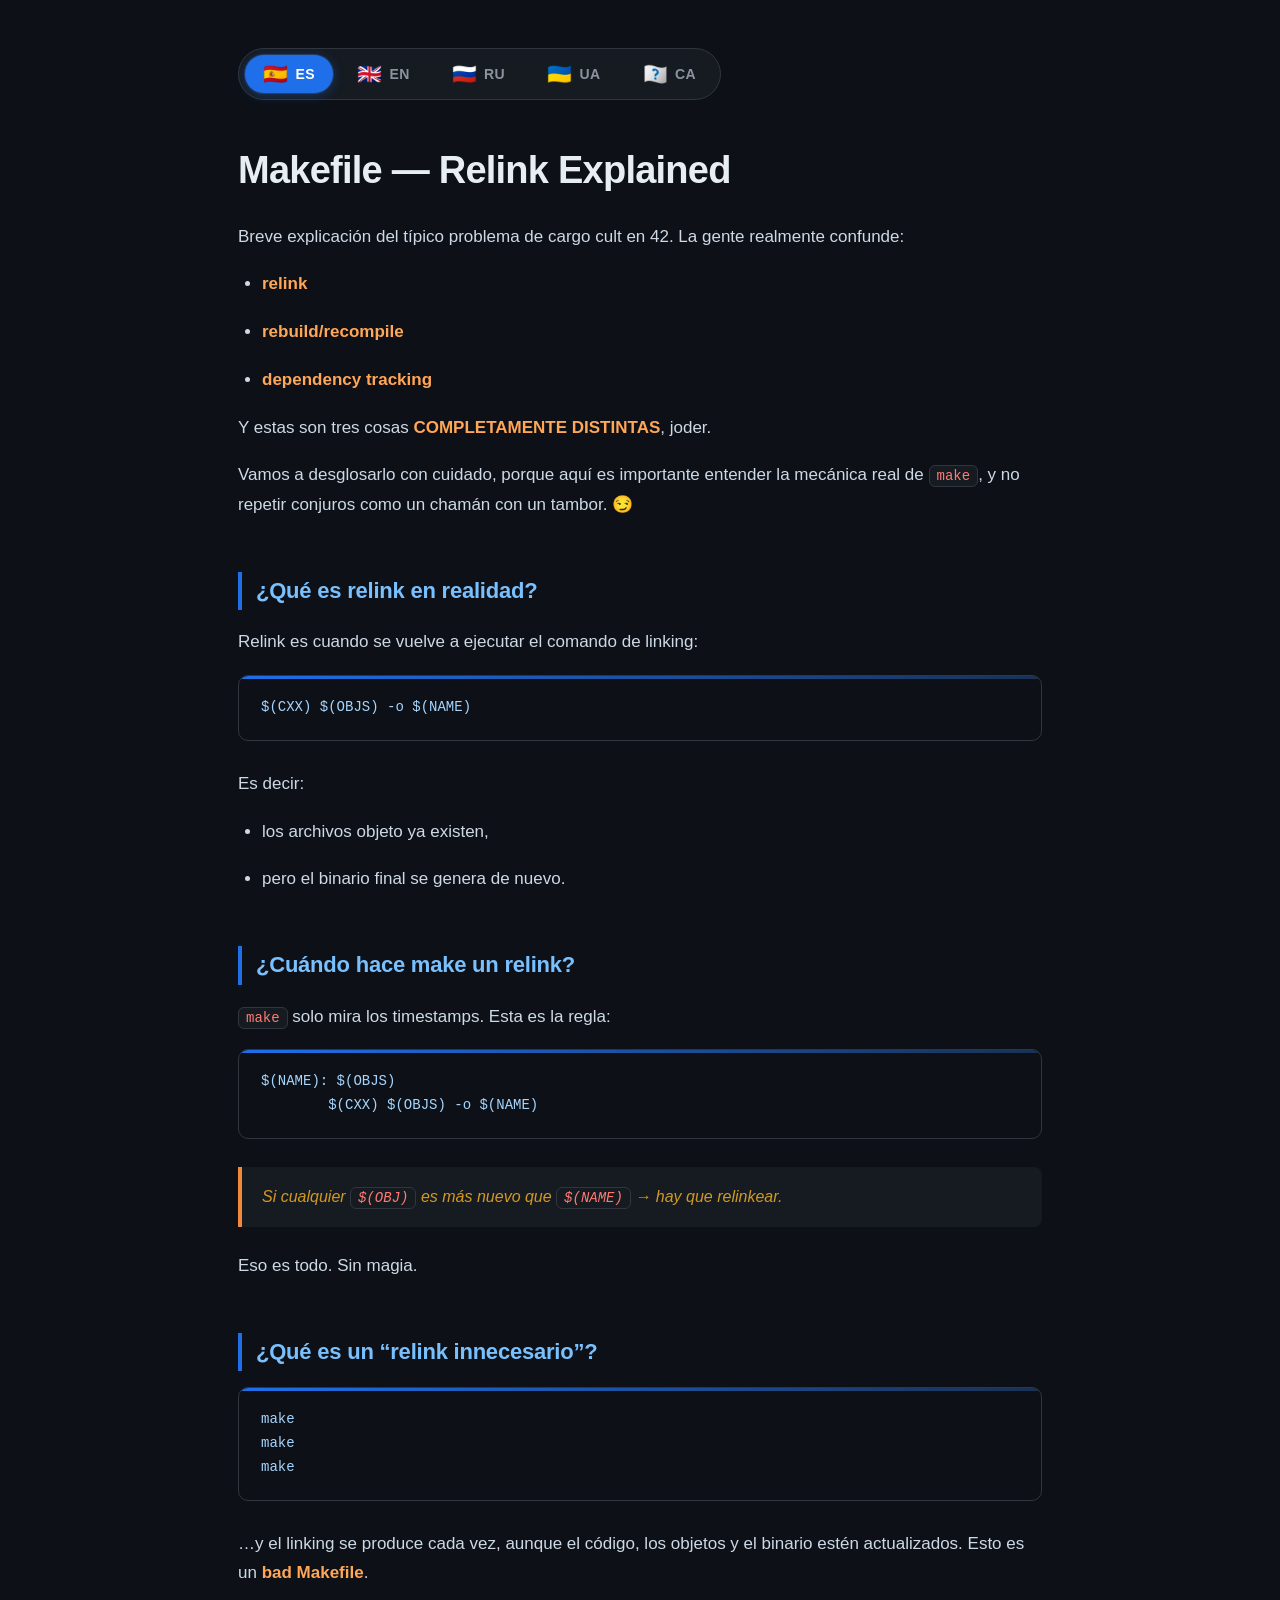
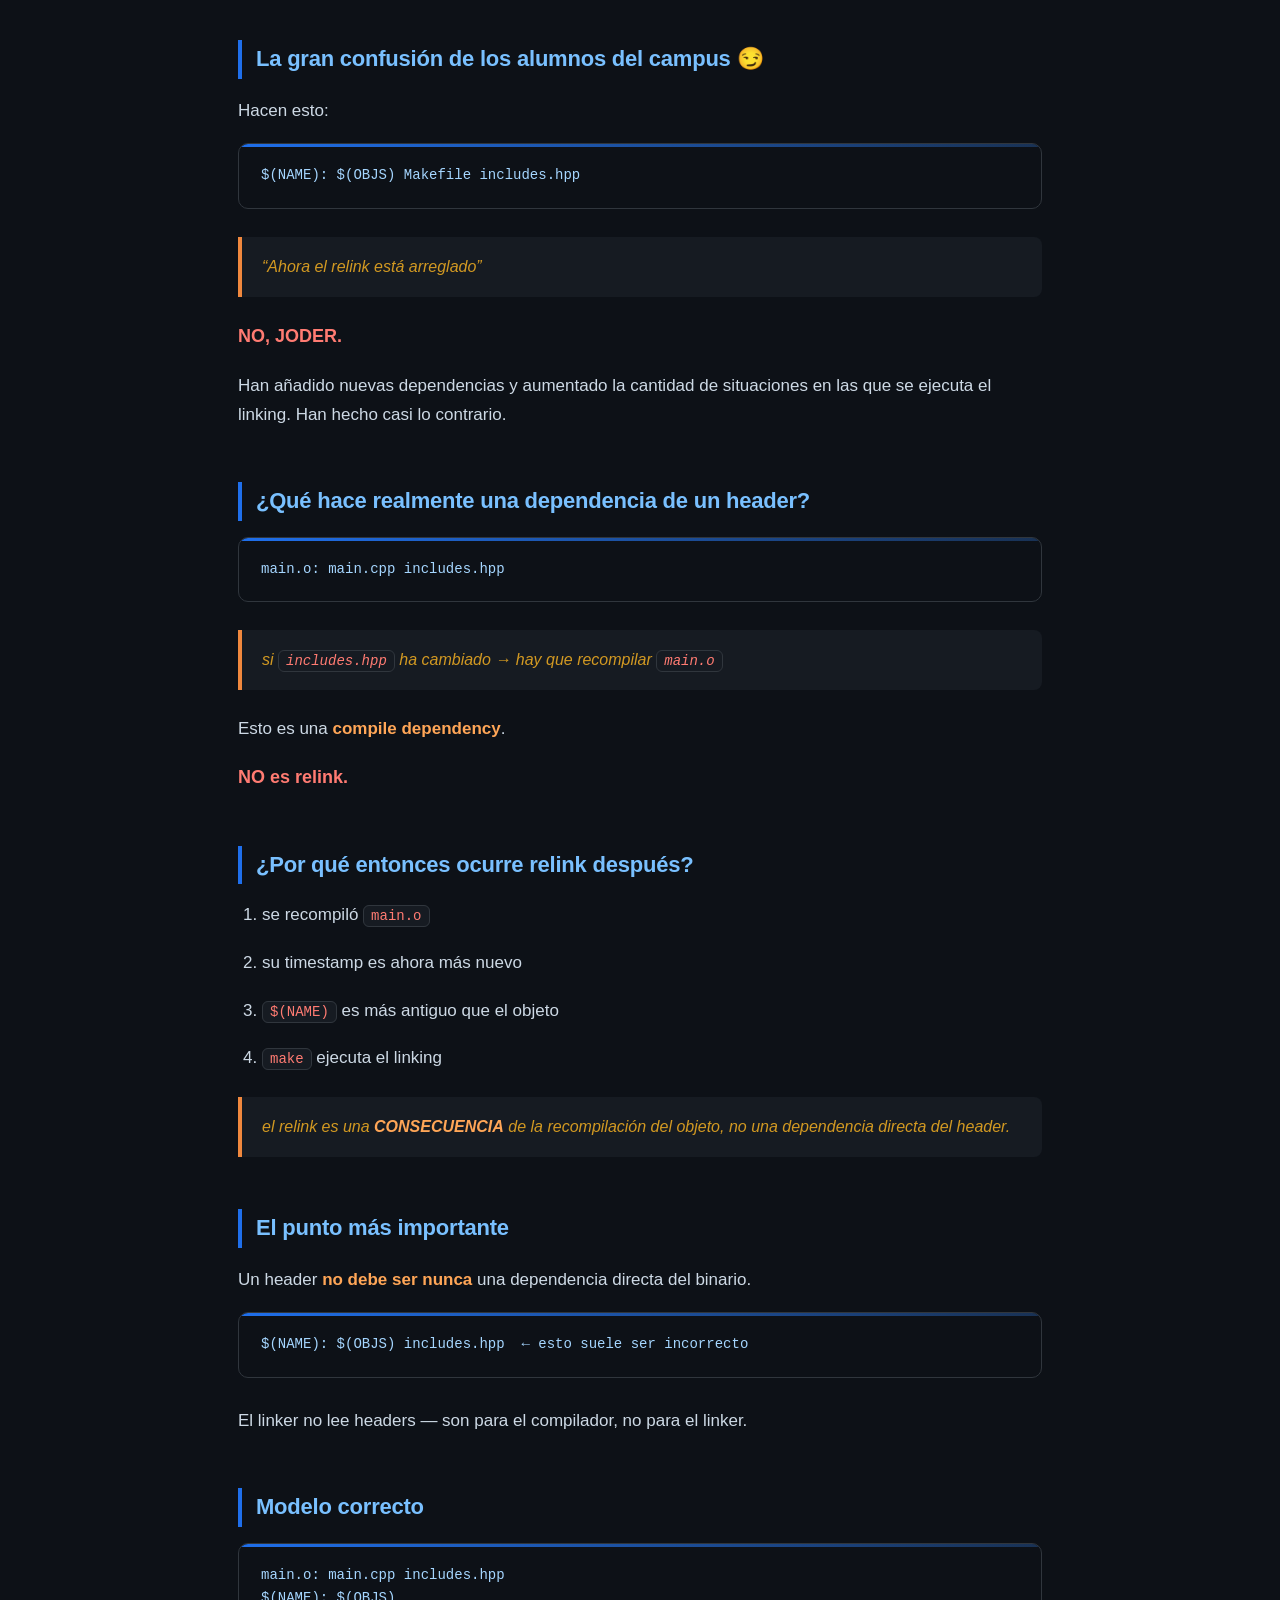
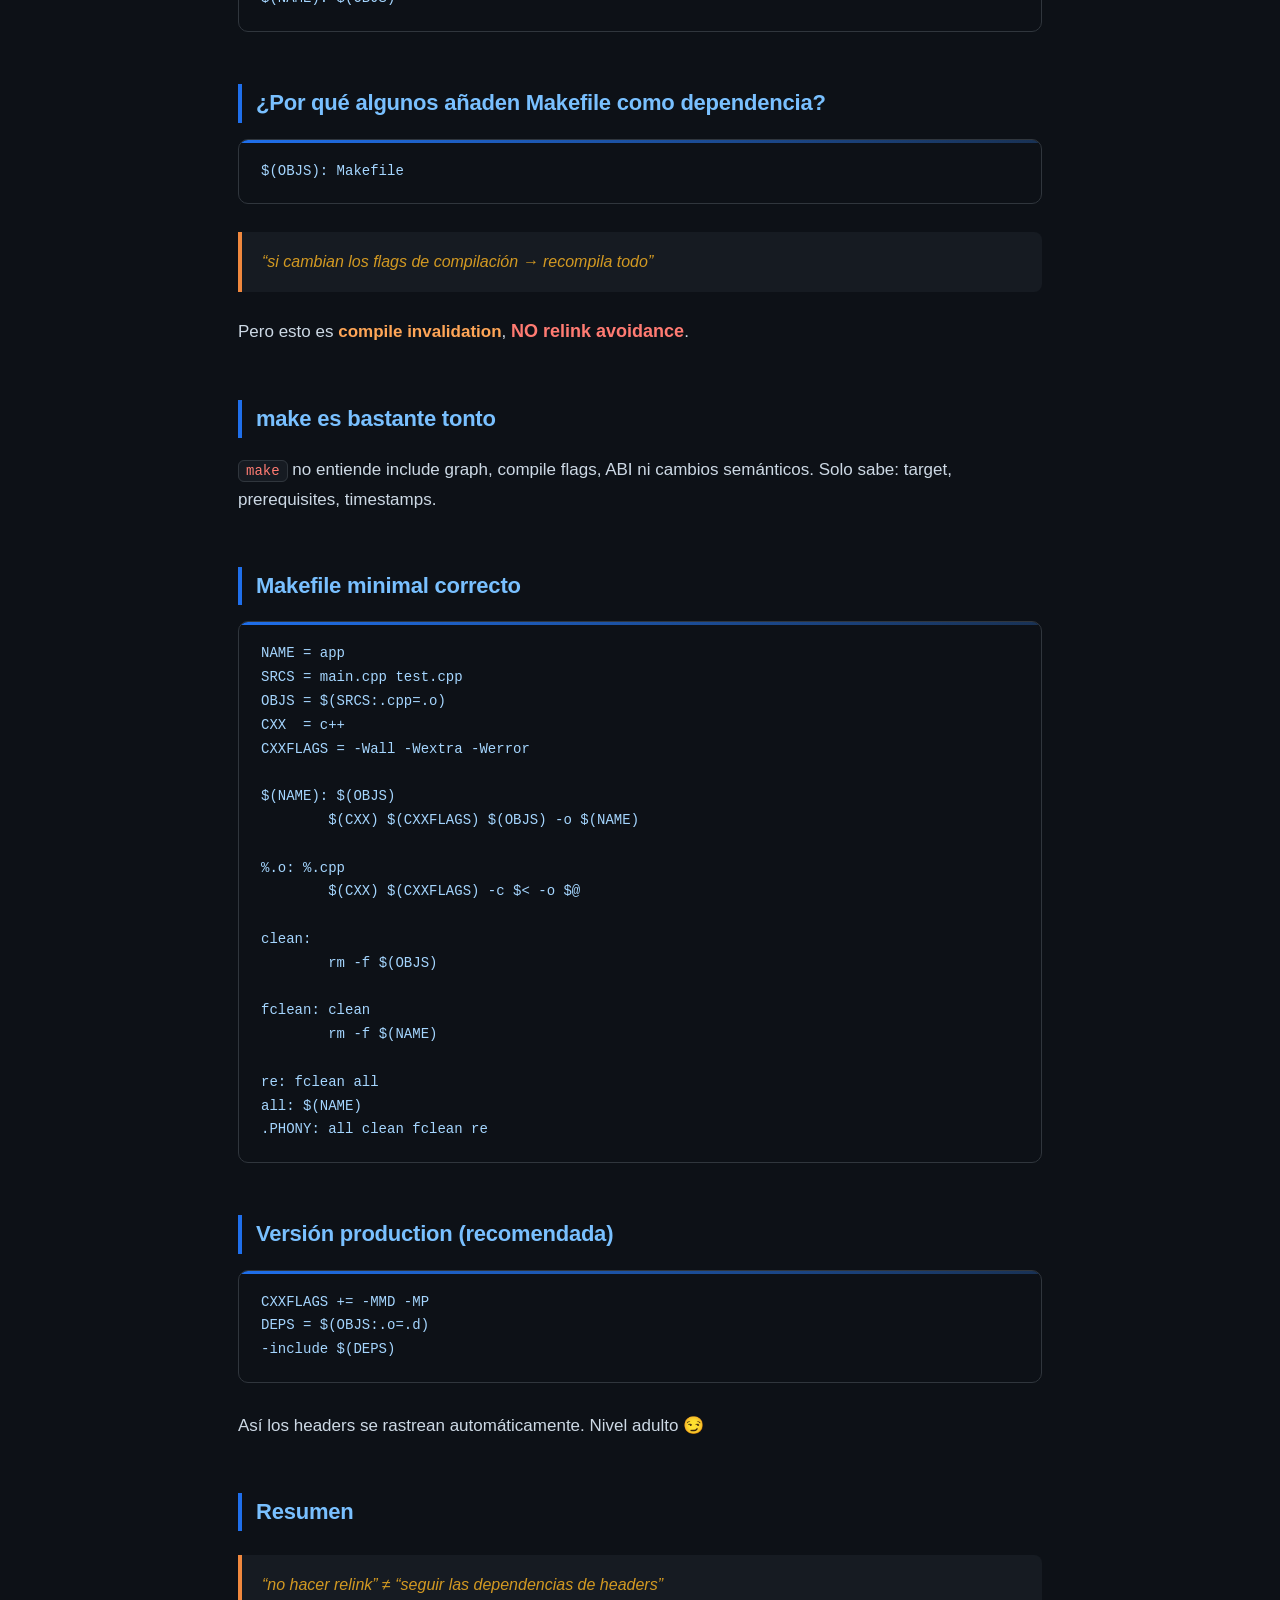
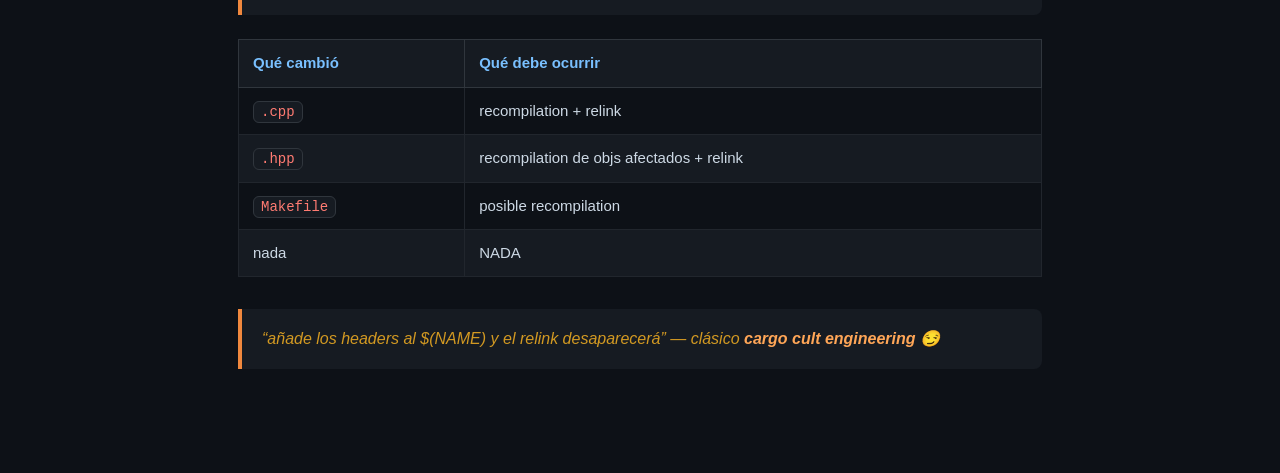
==== commit b6a55466: "wip: Connection. location selection by URI (longest prefix match)" ====
--- a/www/index.html
+++ b/www/index.html
@@ -1,374 +1,303 @@
 <!DOCTYPE html>
-<html lang="ru">
+<html lang="es">
 <head>
     <meta charset="UTF-8">
     <meta name="viewport" content="width=device-width, initial-scale=1.0">
     <title>Makefile — Relink Explained</title>
-    
+    <link rel="preconnect" href="https://fonts.googleapis.com">
+    <link rel="preconnect" href="https://fonts.gstatic.com" crossorigin>	
+    <link href="https://fonts.googleapis.com/css2?family=Intel+One+Mono:ital,wght@0,300..700;1,300..700&display=swap" rel="stylesheet">
     <style>
         * { box-sizing: border-box; }
         body {
             margin: 0;
             padding: 0;
-            background-color: #111827;
-            color: #e5e7eb;
-            font-family: Arial, Helvetica, sans-serif;
-            line-height: 1.7;
+            background-color: #0d1117;
+            color: #cdd9e5;
+            font-family: 'Syne', sans-serif;
+            line-height: 1.75;
         }
         .container {
-            max-width: 1100px;
+            max-width: 860px;
             margin: 0 auto;
-            padding: 40px 24px;
+            padding: 48px 28px 80px;
         }
         .language-switcher {
             display: flex;
-            gap: 12px;
+            gap: 6px;
             flex-wrap: wrap;
-            margin-bottom: 40px;
+            margin-bottom: 48px;
+            background: #161b22;
+            border: 1px solid #30363d;
+            border-radius: 999px;
+            padding: 6px;
+            width: fit-content;
         }
         .language-button {
-            background-color: #1f2937;
-            color: #e5e7eb;
-            border: 1px solid #374151;
-            padding: 10px 18px;
+            display: flex;
+            align-items: center;
+            gap: 7px;
+            background: transparent;
+            color: #8b949e;
+            border: none;
+            padding: 9px 18px;
+            border-radius: 999px;
+            cursor: pointer;
+            font-family: 'Syne', sans-serif;
+            font-size: 14px;
+            font-weight: 600;
+            letter-spacing: 0.03em;
+            transition: background 0.18s ease, color 0.18s ease;
+            white-space: nowrap;
+            user-select: none;
+        }
+        .language-button .flag { font-size: 20px; line-height: 1; }
+        .language-button:hover { background: #21262d; color: #cdd9e5; }
+        .language-button.active {
+            background: #1f6feb;
+            color: #ffffff;
+            box-shadow: 0 0 0 1px #388bfd40, 0 2px 12px #1f6feb55;
+        }
+        .language-button.active:hover { background: #388bfd; }
+        h1 {
+            font-size: 38px;
+            font-weight: 800;
+            margin-bottom: 28px;
+            color: #e6edf3;
+            letter-spacing: -0.02em;
+            line-height: 1.2;
+        }
+        h2 {
+            margin-top: 52px;
+            margin-bottom: 16px;
+            color: #79c0ff;
+            font-size: 22px;
+            font-weight: 700;
+            border-left: 4px solid #1f6feb;
+            padding-left: 14px;
+            letter-spacing: -0.01em;
+        }
+        p, li { font-size: 17px; margin-bottom: 18px; color: #cdd9e5; }
+        ul, ol { padding-left: 24px; }
+        strong { color: #ffa657; }
+        code {
+            background-color: #161b22;
+            border: 1px solid #30363d;
+            padding: 2px 7px;
+            border-radius: 6px;
+            color: #ff7b72;
+            font-family: 'JetBrains Mono', monospace;
+            font-size: 14px;
+        }
+        pre {
+            background-color: #0d1117;
+            border: 1px solid #30363d;
+            padding: 20px 22px;
             border-radius: 10px;
-            cursor: pointer;
-            font-size: 17px;
-            transition: all 0.2s ease;
-        }
-        .language-button:hover { background-color: #374151; }
-        .language-button.active {
-            background-color: #2563eb;
-            border-color: #60a5fa;
-        }
-        h1 {
-            font-size: 42px;
-            margin-bottom: 30px;
-            color: #f9fafb;
-        }
-        h2 {
-            margin-top: 50px;
-            margin-bottom: 20px;
-            color: #93c5fd;
-            font-size: 30px;
-            border-left: 5px solid #3b82f6;
-            padding-left: 16px;
-        }
-        p, li {
-            font-size: 18px;
-            margin-bottom: 20px;
-        }
-        strong { color: #fbbf24; }
-        code {
-            background-color: #1f2937;
-            padding: 2px 6px;
-            border-radius: 6px;
-            color: #fca5a5;
-            font-size: 16px;
-        }
-        pre {
-            background-color: #0f172a;
-            padding: 20px;
-            border-radius: 12px;
             overflow-x: auto;
-            border: 1px solid #374151;
-            margin-bottom: 30px;
+            margin-bottom: 28px;
+            position: relative;
+        }
+        pre::before {
+            content: '';
+            position: absolute;
+            top: 0; left: 0; right: 0;
+            height: 3px;
+            background: linear-gradient(90deg, #1f6feb, #388bfd44);
+            border-radius: 10px 10px 0 0;
         }
         pre code {
             background: none;
+            border: none;
             padding: 0;
-            color: #d1fae5;
+            color: #a5d6ff;
+            font-size: 14px;
+            line-height: 1.7;
         }
         .quote {
-            background-color: #1e293b;
-            border-left: 5px solid #f59e0b;
-            padding: 20px;
-            margin: 25px 0;
-            border-radius: 10px;
+            background-color: #161b22;
+            border-left: 4px solid #f0883e;
+            padding: 16px 20px;
+            margin: 24px 0;
+            border-radius: 0 8px 8px 0;
             font-style: italic;
-        }
-        .highlight { color: #f87171; font-weight: bold; }
+            color: #d29922;
+        }
+        .highlight { color: #ff7b72; font-weight: 800; font-size: 18px; }
+        table { width: 100%; border-collapse: collapse; margin: 24px 0 32px; font-size: 15px; }
+        th { background: #161b22; color: #79c0ff; padding: 10px 14px; text-align: left; border: 1px solid #30363d; font-weight: 700; }
+        td { padding: 10px 14px; border: 1px solid #21262d; color: #cdd9e5; }
+        tr:nth-child(even) td { background: #0d1117; }
+        tr:nth-child(odd) td { background: #161b22; }
         .lang-content { display: none; }
         .lang-content.active { display: block; }
+
+        /* ── TLDR ── */
+        .tldr-toggle {
+            display: flex;
+            align-items: center;
+            gap: 10px;
+            background: #0d1117;
+            border: 1px solid #30363d;
+            border-radius: 10px;
+            padding: 14px 18px;
+            cursor: pointer;
+            width: 100%;
+            text-align: left;
+            font-family: 'Syne', sans-serif;
+            font-size: 15px;
+            font-weight: 700;
+            color: #79c0ff;
+            letter-spacing: 0.04em;
+            margin-bottom: 0;
+            transition: background 0.15s ease, border-color 0.15s ease;
+            user-select: none;
+        }
+        .tldr-toggle:hover { background: #161b22; border-color: #388bfd; }
+        .tldr-toggle .tldr-arrow {
+            margin-left: auto;
+            font-size: 11px;
+            color: #8b949e;
+            transition: transform 0.2s ease;
+        }
+        .tldr-toggle.open .tldr-arrow { transform: rotate(180deg); }
+        .tldr-toggle .tldr-badge {
+            background: #1f6feb;
+            color: #fff;
+            font-size: 11px;
+            font-weight: 800;
+            letter-spacing: 0.08em;
+            padding: 3px 9px;
+            border-radius: 999px;
+        }
+        .tldr-body {
+            display: none;
+            background: #0d1117;
+            border: 1px solid #30363d;
+            border-top: none;
+            border-radius: 0 0 10px 10px;
+            padding: 20px 22px 22px;
+            margin-bottom: 40px;
+        }
+        .tldr-body.open { display: block; }
+        .tldr-body ol {
+            margin: 0 0 16px;
+            padding-left: 22px;
+        }
+        .tldr-body li {
+            font-size: 15px;
+            margin-bottom: 10px;
+            color: #cdd9e5;
+        }
+        .tldr-body .tldr-rule {
+            background: #161b22;
+            border-left: 4px solid #1f6feb;
+            border-radius: 0 6px 6px 0;
+            padding: 10px 16px;
+            margin: 6px 0 0;
+            font-size: 14px;
+            font-family: 'JetBrains Mono', monospace;
+            color: #a5d6ff;
+        }
+        .tldr-wrap { margin-bottom: 40px; }
     </style>
 </head>
 <body>
-    <div class="container">
-        <div class="language-switcher">
-    		<button class="language-button active" data-lang="es" title="Español">🇪🇸 ES</button>
-    		<button class="language-button" data-lang="en" title="English">🇬🇧 EN</button>
-    		<button class="language-button" data-lang="ru" title="Русский">🇷🇺 RU</button>
-    		<button class="language-button" data-lang="uk" title="Українська">🇺🇦 UA</button>
-</div>
-        <!-- ==================== SPANISH ==================== -->
-	<body>
-        <div id="es" class="lang-content" lang="es">
-<h1>Makefile — Relink Explained</h1>
-<p>
-Breve explicación del típico problema de cargo cult en 42.
-La gente realmente confunde:
-</p>
-<ul>
-<li><strong>relink</strong></li>
-<li><strong>rebuild/recompile</strong></li>
-<li><strong>dependency tracking</strong></li>
-</ul>
-<p>
-Y estas son tres cosas <strong>COMPLETAMENTE DISTINTAS</strong>, joder.
-</p>
-<p>
-Vamos a desglosarlo con cuidado, porque aquí es importante entender la mecánica real de
-<code>make</code>, y no repetir conjuros como un chamán con un tambor. 😏
-</p>
-<h2>¿Qué es relink en realidad?</h2>
-<p>
-Relink es cuando se vuelve a ejecutar el comando de linking:
-</p>
-<pre><code>$(CXX) $(OBJS) -o $(NAME)</code></pre>
-<p>
-Es decir:
-</p>
-<ul>
-<li>los archivos objeto ya existen,</li>
-<li>pero el binario final se genera de nuevo.</li>
-</ul>
-<h2>¿Cuándo hace make un relink?</h2>
-<p>
-<code>make</code> solo mira los timestamps.
-</p>
-<p>
-Esta es la regla:
-</p>
-<pre><code>$(NAME): $(OBJS)
+<div class="container">
+
+    <div class="language-switcher">
+        <button class="language-button active" data-lang="es"><span class="flag">&#127466;&#127480;</span> ES</button>
+        <button class="language-button" data-lang="en"><span class="flag">&#127468;&#127463;</span> EN</button>
+        <button class="language-button" data-lang="ru"><span class="flag">&#127479;&#127482;</span> RU</button>
+        <button class="language-button" data-lang="uk"><span class="flag">&#127482;&#127462;</span> UA</button>
+        <button class="language-button" data-lang="ca"><span class="flag">&#x1F3F4;&#xE0065;&#xE0073;&#xE0063;&#xE0074;&#xE007F;</span> CA</button>
+    </div>
+
+    <!-- SPANISH -->
+    <div id="es" class="lang-content active" lang="es">
+        <h1>Makefile &#8212; Relink Explained</h1>
+        <p>Breve explicaci&#243;n del t&#237;pico problema de cargo cult en 42. La gente realmente confunde:</p>
+        <ul>
+            <li><strong>relink</strong></li>
+            <li><strong>rebuild/recompile</strong></li>
+            <li><strong>dependency tracking</strong></li>
+        </ul>
+        <p>Y estas son tres cosas <strong>COMPLETAMENTE DISTINTAS</strong>, joder.</p>
+        <p>Vamos a desglosarlo con cuidado, porque aqu&#237; es importante entender la mec&#225;nica real de <code>make</code>, y no repetir conjuros como un cham&#225;n con un tambor. &#128527;</p>
+
+        <h2>&#191;Qu&#233; es relink en realidad?</h2>
+        <p>Relink es cuando se vuelve a ejecutar el comando de linking:</p>
+        <pre><code>$(CXX) $(OBJS) -o $(NAME)</code></pre>
+        <p>Es decir:</p>
+        <ul>
+            <li>los archivos objeto ya existen,</li>
+            <li>pero el binario final se genera de nuevo.</li>
+        </ul>
+
+        <h2>&#191;Cu&#225;ndo hace make un relink?</h2>
+        <p><code>make</code> solo mira los timestamps. Esta es la regla:</p>
+        <pre><code>$(NAME): $(OBJS)
 	$(CXX) $(OBJS) -o $(NAME)</code></pre>
-<p>
-¿Qué significa esto?
-</p>
-<div class="quote">
-Si cualquier <code>$(OBJ)</code> es más nuevo que <code>$(NAME)</code>
-→ hay que relinkear.
-</div>
-<p>
-Eso es todo.
-</p>
-<p>
-Sin magia.
-</p>
-<h2>¿Qué es un "relink innecesario"?</h2>
-<p>
-Es cuando ejecutas:
-</p>
-<pre><code>make
+        <div class="quote">Si cualquier <code>$(OBJ)</code> es m&#225;s nuevo que <code>$(NAME)</code> &#8594; hay que relinkear.</div>
+        <p>Eso es todo. Sin magia.</p>
+
+        <h2>&#191;Qu&#233; es un &#8220;relink innecesario&#8221;?</h2>
+        <pre><code>make
 make
 make</code></pre>
-<p>
-y el linking se produce cada vez, aunque:
-</p>
-<ul>
-<li>el código no ha cambiado,</li>
-<li>los objetos no han cambiado,</li>
-<li>el binario está actualizado.</li>
-</ul>
-<p>
-Esto es un <strong>bad Makefile</strong>.
-</p>
-<h2>Y ahora la gran confusión de los alumnos del campus 😏</h2>
-<p>
-Hacen esto:
-</p>
-<pre><code>$(NAME): $(OBJS) Makefile includes.hpp</code></pre>
-<p>
-y dicen:
-</p>
-<div class="quote">
-"Ahora el relink está arreglado"
-</div>
-<p class="highlight">
-NO, JODER.
-</p>
-<p>
-No han "arreglado" el relink.
-</p>
-<p>
-Han:
-</p>
-<ul>
-<li>añadido nuevas dependencias,</li>
-<li>aumentado la cantidad de situaciones en las que se ejecuta el linking.</li>
-</ul>
-<p>
-Es decir, han hecho casi lo contrario.
-</p>
-<h2>¿Qué hace realmente una dependencia de un header?</h2>
-<pre><code>main.o: main.cpp includes.hpp</code></pre>
-<p>
-Esto significa:
-</p>
-<div class="quote">
-si <code>includes.hpp</code> ha cambiado,
-hay que recompilar <code>main.o</code>
-</div>
-<p>
-Esto es una <strong>compile dependency</strong>.
-</p>
-<p class="highlight">
-NO es relink.
-</p>
-<h2>¿Por qué entonces ocurre relink después?</h2>
-<p>
-Porque:
-</p>
-<ol>
-<li>se recompiló <code>main.o</code></li>
-<li>su timestamp es ahora más nuevo</li>
-<li><code>$(NAME)</code> es más antiguo que el objeto</li>
-<li><code>make</code> ejecuta el linking</li>
-</ol>
-<p>
-Pero:
-</p>
-<div class="quote">
-el relink es una <strong>CONSECUENCIA</strong> de la recompilación del objeto,
-no una dependencia directa del header.
-</div>
-<h2>El punto más importante</h2>
-<p>
-Un header <strong>no debe ser nunca</strong> una dependencia directa del binario.
-</p>
-<p>
-Esto suele ser incorrecto:
-</p>
-<pre><code>$(NAME): $(OBJS) includes.hpp</code></pre>
-<p>
-¿Por qué?
-</p>
-<ul>
-<li>el linker no lee headers,</li>
-<li>el linker no utiliza headers,</li>
-<li>los headers son necesarios para el compilador, no para el linker.</li>
-</ul>
-<h2>Modelo correcto</h2>
-<p>
-Header → depende del object file:
-</p>
-<pre><code>main.o: main.cpp includes.hpp</code></pre>
-<p>
-Binario → depende de los objetos:
-</p>
-<pre><code>$(NAME): $(OBJS)</code></pre>
-<p>
-Eso es todo.
-</p>
-<p>
-Es un grafo de dependencias limpio y lógico.
-</p>
-<h2>Entonces, ¿por qué algunos añaden Makefile como dependencia?</h2>
-<p>
-Por ejemplo:
-</p>
-<pre><code>main.o: main.cpp Makefile</code></pre>
-<p>
-o:
-</p>
-<pre><code>$(OBJS): Makefile</code></pre>
-<h2>Esto NO tiene que ver con relink</h2>
-<p>
-Esto sirve para:
-</p>
-<div class="quote">
-"si cambian los flags de compilación → recompila todo"
-</div>
-<p>
-Por ejemplo:
-</p>
-<pre><code>CFLAGS = -Wall</code></pre>
-<p>
-cambia a:
-</p>
-<pre><code>CFLAGS = -Wall -Wextra</code></pre>
-<p>
-Los archivos <code>.cpp</code> y headers no han cambiado.
-</p>
-<p>
-Pero los objetos ahora están técnicamente obsoletos porque se compilaron con otros flags.
-</p>
-<p>
-Por eso la dependencia del <code>Makefile</code> tiene sentido.
-</p>
-<h2>Pero esto es compile invalidation</h2>
-<p class="highlight">
-NO relink avoidance.
-</p>
-<h2>Aún más profundo: make es bastante tonto</h2>
-<p>
-<code>make</code> no entiende:
-</p>
-<ul>
-<li>include graph,</li>
-<li>compile flags,</li>
-<li>ABI,</li>
-<li>cambios semánticos.</li>
-</ul>
-<p>
-Solo sabe:
-</p>
-<ul>
-<li>target</li>
-<li>prerequisites</li>
-<li>timestamps</li>
-</ul>
-<p>
-Eso es todo.
-</p>
-<h2>¿Qué significa realmente "Makefile shouldn't relink"?</h2>
-<p>
-En el contexto de 42 normalmente se refiere a que:
-</p>
-<pre><code>make
-make</code></pre>
-<p>
-no debe mostrar:
-</p>
-<pre><code>c++ objs...</code></pre>
-<p>
-ni:
-</p>
-<pre><code>linking...</code></pre>
-<p>
-si nada ha cambiado.
-</p>
-<h2>Cómo se rompe accidentalmente y siempre se relinkea</h2>
-<p>
-Por ejemplo:
-</p>
-<pre><code>$(NAME):
-	$(CXX) $(OBJS) -o $(NAME)</code></pre>
-<p>
-sin dependencias. Entonces la regla siempre está out-of-date.
-</p>
-<p>
-O:
-</p>
-<pre><code>all:
-	$(CXX) ...</code></pre>
-<p>
-También linkea siempre.
-</p>
-<p>
-O poner <code>.PHONY</code> sobre <code>$(NAME)</code> — eso ya es una puta barbaridad nuclear 🤡
-</p>
-<h2>Makefile minimal correcto</h2>
-<pre><code>NAME = app
+        <p>&#8230;y el linking se produce cada vez, aunque el c&#243;digo, los objetos y el binario est&#233;n actualizados. Esto es un <strong>bad Makefile</strong>.</p>
+
+        <h2>La gran confusi&#243;n de los alumnos del campus &#128527;</h2>
+        <p>Hacen esto:</p>
+        <pre><code>$(NAME): $(OBJS) Makefile includes.hpp</code></pre>
+        <div class="quote">&#8220;Ahora el relink est&#225; arreglado&#8221;</div>
+        <p class="highlight">NO, JODER.</p>
+        <p>Han a&#241;adido nuevas dependencias y aumentado la cantidad de situaciones en las que se ejecuta el linking. Han hecho casi lo contrario.</p>
+
+        <h2>&#191;Qu&#233; hace realmente una dependencia de un header?</h2>
+        <pre><code>main.o: main.cpp includes.hpp</code></pre>
+        <div class="quote">si <code>includes.hpp</code> ha cambiado &#8594; hay que recompilar <code>main.o</code></div>
+        <p>Esto es una <strong>compile dependency</strong>.</p>
+        <p class="highlight">NO es relink.</p>
+
+        <h2>&#191;Por qu&#233; entonces ocurre relink despu&#233;s?</h2>
+        <ol>
+            <li>se recompil&#243; <code>main.o</code></li>
+            <li>su timestamp es ahora m&#225;s nuevo</li>
+            <li><code>$(NAME)</code> es m&#225;s antiguo que el objeto</li>
+            <li><code>make</code> ejecuta el linking</li>
+        </ol>
+        <div class="quote">el relink es una <strong>CONSECUENCIA</strong> de la recompilaci&#243;n del objeto, no una dependencia directa del header.</div>
+
+        <h2>El punto m&#225;s importante</h2>
+        <p>Un header <strong>no debe ser nunca</strong> una dependencia directa del binario.</p>
+        <pre><code>$(NAME): $(OBJS) includes.hpp  &#8592; esto suele ser incorrecto</code></pre>
+        <p>El linker no lee headers &#8212; son para el compilador, no para el linker.</p>
+
+        <h2>Modelo correcto</h2>
+        <pre><code>main.o: main.cpp includes.hpp
+$(NAME): $(OBJS)</code></pre>
+
+        <h2>&#191;Por qu&#233; algunos a&#241;aden Makefile como dependencia?</h2>
+        <pre><code>$(OBJS): Makefile</code></pre>
+        <div class="quote">&#8220;si cambian los flags de compilaci&#243;n &#8594; recompila todo&#8221;</div>
+        <p>Pero esto es <strong>compile invalidation</strong>, <span class="highlight">NO relink avoidance</span>.</p>
+
+        <h2>make es bastante tonto</h2>
+        <p><code>make</code> no entiende include graph, compile flags, ABI ni cambios sem&#225;nticos. Solo sabe: target, prerequisites, timestamps.</p>
+
+        <h2>Makefile minimal correcto</h2>
+        <pre><code>NAME = app
 SRCS = main.cpp test.cpp
 OBJS = $(SRCS:.cpp=.o)
-CXX = c++
+CXX  = c++
 CXXFLAGS = -Wall -Wextra -Werror
 
 $(NAME): $(OBJS)
 	$(CXX) $(CXXFLAGS) $(OBJS) -o $(NAME)
 
 %.o: %.cpp
-	$(CXX) $(CXXFLAGS) -c $< -o $@
+	$(CXX) $(CXXFLAGS) -c $&lt; -o $@
 
 clean:
 	rm -f $(OBJS)
@@ -377,161 +306,534 @@
 	rm -f $(NAME)
 
 re: fclean all
-
 all: $(NAME)
-
 .PHONY: all clean fclean re</code></pre>
-<h2>Versión production más correcta</h2>
-<p>
-Con auto-dependencies:
-</p>
-<pre><code>CXXFLAGS += -MMD -MP
+
+        <h2>Versi&#243;n production (recomendada)</h2>
+        <pre><code>CXXFLAGS += -MMD -MP
 DEPS = $(OBJS:.o=.d)
 -include $(DEPS)</code></pre>
-<p>
-Así los headers se rastrean automáticamente.
-</p>
-<p>
-Esto ya es nivel adulto 😏
-</p>
-<h2>Resumen</h2>
-<p>
-Lo has entendido bien:
-</p>
-<div class="quote">
-"no hacer relink" ≠ "seguir las dependencias de headers"
-</div>
-<p>
-Son mecanismos diferentes.
-</p>
-<h2>En resumen:</h2>
-<table>
-<tr>
-<th>Qué cambió</th>
-<th>Qué debe ocurrir</th>
-</tr>
-<tr>
-<td><code>.cpp</code></td>
-<td>recompilation + relink</td>
-</tr>
-<tr>
-<td><code>.hpp</code></td>
-<td>recompilation de objs afectados + relink</td>
-</tr>
-<tr>
-<td><code>Makefile</code></td>
-<td>posible recompilation</td>
-</tr>
-<tr>
-<td>nada</td>
-<td>NADA</td>
-</tr>
-</table>
-<h2>Final</h2>
-<p>
-Y la leyenda urbana del campus:
-</p>
-<div class="quote">
-"añade los headers al $(NAME) y el relink desaparecerá"
-</div>
-<p>
-es simplemente un clásico ejemplo de <strong>cargo cult engineering</strong> 😏
-</p>
-</div>
-        <!-- ==================== ENGLISH ==================== 
-        <div id="en" class="lang-content" lang="en">
-            <h1>Makefile — Relink Explained</h1>
-            <p>Short explanation of the typical cargo cult nonsense in 42. People constantly mix up:</p>
-            <ul>
-                <li>relink</li>
-                <li>rebuild/recompile</li>
-                <li>dependency tracking</li>
-            </ul>
-            <p>These are <strong>three completely different things</strong>.</p>
-
-            <h2>What is relink actually?</h2>
-            <p>Relink is when the linking command is executed again:</p>
-            <pre><code>$(CXX) $(OBJS) -o $(NAME)</code></pre>
-
-            <h2>When does make perform a relink?</h2>
-            <p>Make looks at timestamps. Basic rule:</p>
-            <pre><code>$(NAME): $(OBJS)
+        <p>As&#237; los headers se rastrean autom&#225;ticamente. Nivel adulto &#128527;</p>
+
+        <h2>Resumen</h2>
+        <div class="quote">&#8220;no hacer relink&#8221; &#8800; &#8220;seguir las dependencias de headers&#8221;</div>
+        <table>
+            <tr><th>Qu&#233; cambi&#243;</th><th>Qu&#233; debe ocurrir</th></tr>
+            <tr><td><code>.cpp</code></td><td>recompilation + relink</td></tr>
+            <tr><td><code>.hpp</code></td><td>recompilation de objs afectados + relink</td></tr>
+            <tr><td><code>Makefile</code></td><td>posible recompilation</td></tr>
+            <tr><td>nada</td><td>NADA</td></tr>
+        </table>
+        <div class="quote">&#8220;a&#241;ade los headers al $(NAME) y el relink desaparecer&#225;&#8221; &#8212; cl&#225;sico <strong>cargo cult engineering</strong> &#128527;</div>
+    </div>
+
+    <!-- ENGLISH -->
+    <div id="en" class="lang-content" lang="en">
+        <h1>Makefile &#8212; Relink Explained</h1>
+
+        <!-- TLDR -->
+        <div class="tldr-wrap">
+            <button class="tldr-toggle" onclick="this.classList.toggle('open'); document.getElementById('tldr-body').classList.toggle('open')">
+                <span class="tldr-badge">TL;DR</span>
+                Three things. All different. Don't mix them up.
+                <span class="tldr-arrow">&#9660;</span>
+            </button>
+            <div class="tldr-body" id="tldr-body">
+                <ol>
+                    <li><strong>Relink</strong> = the linker runs again (<code>$(CXX) $(OBJS) -o $(NAME)</code>). Happens when any <code>.o</code> is newer than the binary. Fix: write <code>$(NAME): $(OBJS)</code> correctly and don't put headers there.</li>
+                    <li><strong>Recompile</strong> = a <code>.o</code> is rebuilt from source. Triggered when its <code>.cpp</code> or a tracked <code>.hpp</code> is newer. Fix: <code>main.o: main.cpp includes.hpp</code>.</li>
+                    <li><strong>Dependency tracking</strong> = knowing <em>which</em> <code>.o</code> to recompile when a header changes. Best done automatically with <code>-MMD -MP</code> flags.</li>
+                </ol>
+                <div class="tldr-rule">relink &#8800; recompile &#8800; dependency tracking</div>
+                <div class="tldr-rule">$(NAME): $(OBJS) includes.hpp &#8592; wrong &nbsp;|&nbsp; $(NAME): $(OBJS) &#8592; correct</div>
+                <p style="margin: 14px 0 0; font-size: 14px; color: #8b949e;">Adding a header directly to <code>$(NAME)</code> does <em>not</em> fix relink &#8212; it increases how often linking runs. Classic cargo cult.</p>
+            </div>
+        </div>
+
+        <p>A short explanation of the typical cargo cult nonsense at 42. People constantly mix up:</p>
+        <ul>
+            <li><strong>relink</strong></li>
+            <li><strong>rebuild/recompile</strong></li>
+            <li><strong>dependency tracking</strong></li>
+        </ul>
+        <p>These are three <strong>COMPLETELY DIFFERENT THINGS</strong>.</p>
+        <p>Let's break it down, because what matters is understanding the actual mechanics of <code>make</code> &#8212; not chanting spells like a shaman with a drum. &#128527;</p>
+
+        <h2>What is relink, actually?</h2>
+        <p>Relink is when the linking command is executed again:</p>
+        <pre><code>$(CXX) $(OBJS) -o $(NAME)</code></pre>
+        <ul>
+            <li>the object files already exist,</li>
+            <li>but the final binary is regenerated.</li>
+        </ul>
+
+        <h2>When does make perform a relink?</h2>
+        <p><code>make</code> only looks at timestamps:</p>
+        <pre><code>$(NAME): $(OBJS)
 	$(CXX) $(OBJS) -o $(NAME)</code></pre>
-            <p>If any object file is newer than the binary → relink.</p>
-
-            <h2>Unnecessary relink</h2>
-            <p>When you run <code>make</code> multiple times and it keeps linking even though nothing changed.</p>
-
-            <h2>The big confusion in 42</h2>
-            <p>Students often do this:</p>
-            <pre><code>$(NAME): $(OBJS) Makefile includes.hpp</code></pre>
-            <p>thinking they "fixed relink". They didn't. They just added more dependencies.</p>
-
-            <h2>Correct model</h2>
-            <pre><code>main.o: main.cpp includes.hpp
+        <div class="quote">If any <code>$(OBJ)</code> is newer than <code>$(NAME)</code> &#8594; relink happens.</div>
+        <p>That's it. No magic.</p>
+
+        <h2>What is an &#8220;unnecessary relink&#8221;?</h2>
+        <pre><code>make
+make
+make</code></pre>
+        <p>&#8230;and linking happens every single time, even though nothing changed. That's a <strong>bad Makefile</strong>.</p>
+
+        <h2>The big confusion at 42 campus &#128527;</h2>
+        <p>Students do this:</p>
+        <pre><code>$(NAME): $(OBJS) Makefile includes.hpp</code></pre>
+        <div class="quote">&#8220;Now relink is fixed.&#8221;</div>
+        <p class="highlight">NO. IT IS NOT.</p>
+        <p>They've added new dependencies and increased the number of situations that trigger linking. They've done nearly the opposite of fixing it.</p>
+
+        <h2>What does a header dependency actually do?</h2>
+        <pre><code>main.o: main.cpp includes.hpp</code></pre>
+        <div class="quote">if <code>includes.hpp</code> changed &#8594; recompile <code>main.o</code></div>
+        <p>This is a <strong>compile dependency</strong>.</p>
+        <p class="highlight">NOT a relink.</p>
+
+        <h2>Why does relink happen afterwards then?</h2>
+        <ol>
+            <li><code>main.o</code> was recompiled</li>
+            <li>its timestamp is now newer</li>
+            <li><code>$(NAME)</code> is older than the object</li>
+            <li><code>make</code> runs the linker</li>
+        </ol>
+        <div class="quote">Relink is a <strong>CONSEQUENCE</strong> of the object being recompiled &#8212; not a direct dependency on the header.</div>
+
+        <h2>The most important point</h2>
+        <p>A header should <strong>never</strong> be a direct dependency of the binary.</p>
+        <pre><code>$(NAME): $(OBJS) includes.hpp  &#8592; this is usually wrong</code></pre>
+        <p>The linker doesn't read headers &#8212; headers are for the compiler, not the linker.</p>
+
+        <h2>Correct model</h2>
+        <pre><code>main.o: main.cpp includes.hpp
 $(NAME): $(OBJS)</code></pre>
 
-            <h2>Production version (recommended)</h2>
-            <pre><code>CXXFLAGS += -MMD -MP
+        <h2>Why do some people add Makefile as a dependency?</h2>
+        <pre><code>$(OBJS): Makefile</code></pre>
+        <div class="quote">&#8220;if compilation flags change &#8594; recompile everything&#8221;</div>
+        <p>Useful when you change <code>CFLAGS</code>. But this is <strong>compile invalidation</strong>, <span class="highlight">NOT relink avoidance</span>.</p>
+
+        <h2>make is pretty dumb</h2>
+        <p><code>make</code> doesn't understand include graphs, compile flags, ABI, or semantic changes. It only knows: target, prerequisites, timestamps.</p>
+
+        <h2>What does &#8220;Makefile shouldn't relink&#8221; actually mean?</h2>
+        <p>In the 42 context: running <code>make</code> twice should NOT output <code>linking...</code> if nothing changed.</p>
+
+        <h2>How people accidentally break it</h2>
+        <pre><code>$(NAME):
+	$(CXX) $(OBJS) -o $(NAME)</code></pre>
+        <p>No prerequisites &#8594; rule is always out-of-date &#8594; always relinks. And putting <code>.PHONY</code> on <code>$(NAME)</code> is a nuclear disaster &#129313;</p>
+
+        <h2>Correct minimal Makefile</h2>
+        <pre><code>NAME = app
+SRCS = main.cpp test.cpp
+OBJS = $(SRCS:.cpp=.o)
+CXX  = c++
+CXXFLAGS = -Wall -Wextra -Werror
+
+$(NAME): $(OBJS)
+	$(CXX) $(CXXFLAGS) $(OBJS) -o $(NAME)
+
+%.o: %.cpp
+	$(CXX) $(CXXFLAGS) -c $&lt; -o $@
+
+clean:
+	rm -f $(OBJS)
+
+fclean: clean
+	rm -f $(NAME)
+
+re: fclean all
+all: $(NAME)
+.PHONY: all clean fclean re</code></pre>
+
+        <h2>Production version (recommended)</h2>
+        <pre><code>CXXFLAGS += -MMD -MP
 DEPS = $(OBJS:.o=.d)
 -include $(DEPS)</code></pre>
-
-            <h2>Summary</h2>
-            <p>"No relink" ≠ "track header dependencies". They are different mechanisms.</p>
-            <p class="quote">The campus legend "add headers to $(NAME) and relink disappears" is classic cargo cult engineering 😏</p>
-        </div>
-	-->
-        <!-- ==================== RUSSIAN ==================== -->
-               <!-- ==================== UKRAINIAN ==================== -->
-        <div id="uk" class="lang-content" lang="uk">
-            <h1>Makefile — Relink Explained</h1>
-            <p>Короткий опис типової карго-культової хуйні в 42. Люди постійно плутають:</p>
-            <ul>
-                <li>relink</li>
-                <li>rebuild/recompile</li>
-                <li>dependency tracking</li>
-            </ul>
-            <p>А це три <strong>ЗОВСІМ РІЗНІ</strong> речі.</p>
-
-            <h2>Що таке relink насправді?</h2>
-            <p>Relink — це коли повторно виконується команда лінкування:</p>
-            <pre><code>$(CXX) $(OBJS) -o $(NAME)</code></pre>
-
-            <h2>Коли make робить relink?</h2>
-            <p>Make дивиться лише на timestamps.</p>
-
-            <h2>Непотрібний relink</h2>
-            <p>Це коли ти запускаєш <code>make</code> кілька разів, а лінкування відбувається щоразу, хоча нічого не змінилось.</p>
-
-            <h2>Головна помилка студентів 42</h2>
-            <p>Багато хто робить так:</p>
-            <pre><code>$(NAME): $(OBJS) Makefile includes.hpp</code></pre>
-            <p>і думає, що «починив relink». Насправді — тільки погіршив.</p>
-
-            <h2>Правильна модель</h2>
-            <pre><code>main.o: main.cpp includes.hpp
+        <p>Headers tracked automatically. Adult-level stuff &#128527;</p>
+
+        <h2>Summary</h2>
+        <div class="quote">&#8220;no relink&#8221; &#8800; &#8220;track header dependencies&#8221; &#8212; these are different mechanisms.</div>
+        <table>
+            <tr><th>What changed</th><th>What should happen</th></tr>
+            <tr><td><code>.cpp</code></td><td>recompilation + relink</td></tr>
+            <tr><td><code>.hpp</code></td><td>recompilation of affected objs + relink</td></tr>
+            <tr><td><code>Makefile</code></td><td>possible recompilation</td></tr>
+            <tr><td>nothing</td><td>NOTHING</td></tr>
+        </table>
+        <div class="quote">&#8220;add headers to $(NAME) and relink disappears&#8221; &#8212; textbook <strong>cargo cult engineering</strong> &#128527;</div>
+    </div>
+
+    <!-- RUSSIAN -->
+    <div id="ru" class="lang-content" lang="ru">
+        <h1>Makefile &#8212; Relink Explained</h1>
+        <p>&#1050;&#1088;&#1072;&#1090;&#1082;&#1086;&#1077; &#1086;&#1087;&#1080;&#1089;&#1072;&#1085;&#1080;&#1077; &#1087;&#1088;&#1086;&#1073;&#1083;&#1077;&#1084;&#1099; &#1082;&#1072;&#1088;&#1075;&#1086;-&#1082;&#1091;&#1083;&#1100;&#1090;&#1086;&#1074;&#1086;&#1081; &#1093;&#1077;&#1088;&#1085;&#1080; &#1074; 42. &#1051;&#1102;&#1076;&#1080; &#1088;&#1077;&#1072;&#1083;&#1100;&#1085;&#1086; &#1089;&#1084;&#1077;&#1096;&#1080;&#1074;&#1072;&#1102;&#1090;:</p>
+        <ul>
+            <li><strong>relink</strong></li>
+            <li><strong>rebuild/recompile</strong></li>
+            <li><strong>dependency tracking</strong></li>
+        </ul>
+        <p>&#1040; &#1101;&#1090;&#1086; &#1090;&#1088;&#1080; <strong>&#1056;&#1040;&#1047;&#1053;&#1067;&#1045; &#1074;&#1077;&#1097;&#1080;</strong>, &#1084;&#1072;&#1090;&#1100; &#1080;&#1093;.</p>
+        <p>&#1056;&#1072;&#1079;&#1073;&#1077;&#1088;&#1105;&#1084; &#1072;&#1082;&#1082;&#1091;&#1088;&#1072;&#1090;&#1085;&#1086;, &#1087;&#1086;&#1090;&#1086;&#1084;&#1091; &#1095;&#1090;&#1086; &#1090;&#1091;&#1090; &#1074;&#1072;&#1078;&#1085;&#1086; &#1087;&#1086;&#1085;&#1103;&#1090;&#1100; &#1089;&#1072;&#1084;&#1091; &#1084;&#1077;&#1093;&#1072;&#1085;&#1080;&#1082;&#1091; <code>make</code>, &#1072; &#1085;&#1077; &#1087;&#1086;&#1074;&#1090;&#1086;&#1088;&#1103;&#1090;&#1100; &#1079;&#1072;&#1082;&#1083;&#1080;&#1085;&#1072;&#1085;&#1080;&#1103; &#1082;&#1072;&#1082; &#1096;&#1072;&#1084;&#1072;&#1085; &#1089; &#1073;&#1091;&#1073;&#1085;&#1086;&#1084;. &#128527;</p>
+
+        <h2>&#1063;&#1090;&#1086; &#1090;&#1072;&#1082;&#1086;&#1077; relink &#1074;&#1086;&#1086;&#1073;&#1097;&#1077;?</h2>
+        <p>Relink &#8212; &#1101;&#1090;&#1086; &#1082;&#1086;&#1075;&#1076;&#1072; &#1079;&#1072;&#1085;&#1086;&#1074;&#1086; &#1074;&#1099;&#1087;&#1086;&#1083;&#1085;&#1103;&#1077;&#1090;&#1089;&#1103; &#1082;&#1086;&#1084;&#1072;&#1085;&#1076;&#1072; &#1083;&#1080;&#1085;&#1082;&#1086;&#1074;&#1082;&#1080;:</p>
+        <pre><code>$(CXX) $(OBJS) -o $(NAME)</code></pre>
+        <p>&#1058;&#1086; &#1077;&#1089;&#1090;&#1100;:</p>
+        <ul>
+            <li>&#1086;&#1073;&#1098;&#1077;&#1082;&#1090;&#1085;&#1080;&#1082;&#1080; &#1091;&#1078;&#1077; &#1089;&#1091;&#1097;&#1077;&#1089;&#1090;&#1074;&#1091;&#1102;&#1090;,</li>
+            <li>&#1085;&#1086; &#1080;&#1090;&#1086;&#1075;&#1086;&#1074;&#1099;&#1081; &#1073;&#1080;&#1085;&#1072;&#1088;&#1100; &#1089;&#1086;&#1073;&#1080;&#1088;&#1072;&#1077;&#1090;&#1089;&#1103; &#1079;&#1072;&#1085;&#1086;&#1074;&#1086;.</li>
+        </ul>
+
+        <h2>&#1050;&#1086;&#1075;&#1076;&#1072; make &#1076;&#1077;&#1083;&#1072;&#1077;&#1090; relink?</h2>
+        <p><code>make</code> &#1089;&#1084;&#1086;&#1090;&#1088;&#1080;&#1090; &#1085;&#1072; timestamps. &#1042;&#1086;&#1090; &#1087;&#1088;&#1072;&#1074;&#1080;&#1083;&#1086;:</p>
+        <pre><code>$(NAME): $(OBJS)
+	$(CXX) $(OBJS) -o $(NAME)</code></pre>
+        <div class="quote">&#1045;&#1089;&#1083;&#1080; &#1083;&#1102;&#1073;&#1086;&#1081; <code>$(OBJ)</code> &#1085;&#1086;&#1074;&#1077;&#1077; &#1095;&#1077;&#1084; <code>$(NAME)</code> &#8594; &#1085;&#1072;&#1076;&#1086; &#1087;&#1077;&#1088;&#1077;&#1083;&#1080;&#1085;&#1082;&#1086;&#1074;&#1072;&#1090;&#1100;.</div>
+        <p>&#1042;&#1057;&#1069;. &#1053;&#1080;&#1082;&#1072;&#1082;&#1086;&#1081; &#1084;&#1072;&#1075;&#1080;&#1080;.</p>
+
+        <h2>&#1063;&#1090;&#1086; &#1090;&#1072;&#1082;&#1086;&#1077; &#171;&#1085;&#1077;&#1085;&#1091;&#1078;&#1085;&#1099;&#1081; relink&#187;?</h2>
+        <p>&#1069;&#1090;&#1086; &#1082;&#1086;&#1075;&#1076;&#1072; &#1090;&#1099; &#1079;&#1072;&#1087;&#1091;&#1089;&#1082;&#1072;&#1077;&#1096;&#1100;:</p>
+        <pre><code>make
+make
+make</code></pre>
+        <p>&#1080; &#1083;&#1080;&#1085;&#1082;&#1086;&#1074;&#1082;&#1072; &#1087;&#1088;&#1086;&#1080;&#1089;&#1093;&#1086;&#1076;&#1080;&#1090; &#1082;&#1072;&#1078;&#1076;&#1099;&#1081; &#1088;&#1072;&#1079;, &#1093;&#1086;&#1090;&#1103;:</p>
+        <ul>
+            <li>&#1082;&#1086;&#1076; &#1085;&#1077; &#1084;&#1077;&#1085;&#1103;&#1083;&#1089;&#1103;,</li>
+            <li>&#1086;&#1073;&#1098;&#1077;&#1082;&#1090;&#1085;&#1080;&#1082;&#1080; &#1085;&#1077; &#1084;&#1077;&#1085;&#1103;&#1083;&#1080;&#1089;&#1100;,</li>
+            <li>&#1073;&#1080;&#1085;&#1072;&#1088;&#1100; &#1072;&#1082;&#1090;&#1091;&#1072;&#1083;&#1077;&#1085;.</li>
+        </ul>
+        <p>&#1042;&#1086;&#1090; &#1101;&#1090;&#1086; <strong>bad Makefile</strong>.</p>
+
+        <h2>&#1040; &#1090;&#1077;&#1087;&#1077;&#1088;&#1100; &#1075;&#1083;&#1072;&#1074;&#1085;&#1072;&#1103; &#1087;&#1091;&#1090;&#1072;&#1085;&#1080;&#1094;&#1072; &#1076;&#1086;&#1083;&#1073;&#1086;&#1105;&#1073;&#1086;&#1074; &#1080;&#1079; &#1082;&#1072;&#1084;&#1087;&#1091;&#1089;&#1072; &#128527;</h2>
+        <p>&#1054;&#1085;&#1080; &#1076;&#1077;&#1083;&#1072;&#1102;&#1090; &#1090;&#1072;&#1082;:</p>
+        <pre><code>$(NAME): $(OBJS) Makefile includes.hpp</code></pre>
+        <div class="quote">&#171;&#1058;&#1077;&#1087;&#1077;&#1088;&#1100; relink &#1080;&#1089;&#1087;&#1088;&#1072;&#1074;&#1083;&#1077;&#1085;&#187;</div>
+        <p class="highlight">&#1053;&#1045;&#1058; &#1041;&#1051;&#1071;&#1058;&#1068;.</p>
+        <p>&#1054;&#1085;&#1080; &#1085;&#1077; &#171;&#1080;&#1089;&#1087;&#1088;&#1072;&#1074;&#1080;&#1083;&#1080; relink&#187;. &#1054;&#1085;&#1080; &#1076;&#1086;&#1073;&#1072;&#1074;&#1080;&#1083;&#1080; &#1085;&#1086;&#1074;&#1099;&#1077; &#1079;&#1072;&#1074;&#1080;&#1089;&#1080;&#1084;&#1086;&#1089;&#1090;&#1080; &#1080; &#1091;&#1074;&#1077;&#1083;&#1080;&#1095;&#1080;&#1083;&#1080; &#1082;&#1086;&#1083;&#1080;&#1095;&#1077;&#1089;&#1090;&#1074;&#1086; &#1089;&#1080;&#1090;&#1091;&#1072;&#1094;&#1080;&#1081;, &#1082;&#1086;&#1075;&#1076;&#1072; &#1083;&#1080;&#1085;&#1082;&#1086;&#1074;&#1082;&#1072; &#1079;&#1072;&#1087;&#1091;&#1089;&#1082;&#1072;&#1077;&#1090;&#1089;&#1103;. &#1058;&#1086; &#1077;&#1089;&#1090;&#1100; &#1089;&#1076;&#1077;&#1083;&#1072;&#1083;&#1080; &#1087;&#1086;&#1095;&#1090;&#1080; &#1086;&#1073;&#1088;&#1072;&#1090;&#1085;&#1086;&#1077;.</p>
+
+        <h2>&#1063;&#1090;&#1086; &#1088;&#1077;&#1072;&#1083;&#1100;&#1085;&#1086; &#1076;&#1077;&#1083;&#1072;&#1077;&#1090; &#1079;&#1072;&#1074;&#1080;&#1089;&#1080;&#1084;&#1086;&#1089;&#1090;&#1100; &#1086;&#1090; header?</h2>
+        <pre><code>main.o: main.cpp includes.hpp</code></pre>
+        <div class="quote">&#1077;&#1089;&#1083;&#1080; &#1080;&#1079;&#1084;&#1077;&#1085;&#1080;&#1083;&#1089;&#1103; <code>includes.hpp</code> &#8594; &#1085;&#1072;&#1076;&#1086; &#1087;&#1077;&#1088;&#1077;&#1089;&#1086;&#1073;&#1088;&#1072;&#1090;&#1100; <code>main.o</code></div>
+        <p>&#1069;&#1090;&#1086; <strong>compile dependency</strong>.</p>
+        <p class="highlight">&#1053;&#1045; relink.</p>
+
+        <h2>&#1055;&#1086;&#1095;&#1077;&#1084;&#1091; &#1087;&#1086;&#1090;&#1086;&#1084; &#1087;&#1088;&#1086;&#1080;&#1089;&#1093;&#1086;&#1076;&#1080;&#1090; relink?</h2>
+        <ol>
+            <li>&#1087;&#1077;&#1088;&#1077;&#1089;&#1086;&#1073;&#1088;&#1072;&#1083;&#1089;&#1103; <code>main.o</code></li>
+            <li>timestamp &#1091; &#1085;&#1077;&#1075;&#1086; &#1089;&#1090;&#1072;&#1083; &#1085;&#1086;&#1074;&#1077;&#1077;</li>
+            <li><code>$(NAME)</code> &#1089;&#1090;&#1072;&#1083; &#1089;&#1090;&#1072;&#1088;&#1077;&#1077; &#1086;&#1073;&#1098;&#1077;&#1082;&#1090;&#1072;</li>
+            <li><code>make</code> &#1079;&#1072;&#1087;&#1091;&#1089;&#1082;&#1072;&#1077;&#1090; &#1083;&#1080;&#1085;&#1082;&#1086;&#1074;&#1082;&#1091;</li>
+        </ol>
+        <div class="quote">relink &#8212; &#1101;&#1090;&#1086; <strong>&#1057;&#1051;&#1045;&#1044;&#1057;&#1058;&#1042;&#1048;&#1045;</strong> &#1087;&#1077;&#1088;&#1077;&#1089;&#1073;&#1086;&#1088;&#1082;&#1080; &#1086;&#1073;&#1098;&#1077;&#1082;&#1090;&#1072;, &#1072; &#1085;&#1077; &#1079;&#1072;&#1074;&#1080;&#1089;&#1080;&#1084;&#1086;&#1089;&#1090;&#1100; &#1086;&#1090; header &#1085;&#1072;&#1087;&#1088;&#1103;&#1084;&#1091;&#1102;.</div>
+
+        <h2>&#1057;&#1072;&#1084;&#1099;&#1081; &#1074;&#1072;&#1078;&#1085;&#1099;&#1081; &#1084;&#1086;&#1084;&#1077;&#1085;&#1090;</h2>
+        <p>Header &#1074;&#1086;&#1086;&#1073;&#1097;&#1077; <strong>&#1053;&#1045; &#1076;&#1086;&#1083;&#1078;&#1077;&#1085;</strong> &#1073;&#1099;&#1090;&#1100; &#1079;&#1072;&#1074;&#1080;&#1089;&#1080;&#1084;&#1086;&#1089;&#1090;&#1100;&#1102; &#1073;&#1080;&#1085;&#1072;&#1088;&#1103; &#1085;&#1072;&#1087;&#1088;&#1103;&#1084;&#1091;&#1102;.</p>
+        <pre><code>$(NAME): $(OBJS) includes.hpp  &#8592; &#1101;&#1090;&#1086; &#1086;&#1073;&#1099;&#1095;&#1085;&#1086; &#1085;&#1077;&#1087;&#1088;&#1072;&#1074;&#1080;&#1083;&#1100;&#1085;&#1086;</code></pre>
+        <p>&#1051;&#1080;&#1085;&#1082;&#1086;&#1074;&#1097;&#1080;&#1082; &#1085;&#1077; &#1095;&#1080;&#1090;&#1072;&#1077;&#1090; header, &#1085;&#1077; &#1080;&#1089;&#1087;&#1086;&#1083;&#1100;&#1079;&#1091;&#1077;&#1090; header &#8212; header &#1085;&#1091;&#1078;&#1077;&#1085; &#1082;&#1086;&#1084;&#1087;&#1080;&#1083;&#1103;&#1090;&#1086;&#1088;&#1091;, &#1072; &#1085;&#1077; linker&#8217;&#1091;.</p>
+
+        <h2>&#1055;&#1088;&#1072;&#1074;&#1080;&#1083;&#1100;&#1085;&#1072;&#1103; &#1084;&#1086;&#1076;&#1077;&#1083;&#1100;</h2>
+        <pre><code>main.o: main.cpp includes.hpp
 $(NAME): $(OBJS)</code></pre>
-
-            <h2>Ітог</h2>
-            <p><strong>"Не робити relink"</strong> ≠ <strong>"відстежувати залежності хедерів"</strong>.</p>
-            <p class="quote">Кампусна легенда «додай headers до $(NAME) і relink зникне» — це класичний cargo cult engineering 😏</p>
-        </div>
+        <p>&#1069;&#1090;&#1086; &#1095;&#1080;&#1089;&#1090;&#1072;&#1103;, &#1083;&#1086;&#1075;&#1080;&#1095;&#1085;&#1072;&#1103; dependency graph.</p>
+
+        <h2>&#1058;&#1086;&#1075;&#1076;&#1072; &#1079;&#1072;&#1095;&#1077;&#1084; &#1085;&#1077;&#1082;&#1086;&#1090;&#1086;&#1088;&#1099;&#1077; &#1076;&#1086;&#1073;&#1072;&#1074;&#1083;&#1103;&#1102;&#1090; Makefile &#1082;&#1072;&#1082; dependency?</h2>
+        <pre><code>$(OBJS): Makefile</code></pre>
+        <div class="quote">&#171;&#1077;&#1089;&#1083;&#1080; &#1080;&#1079;&#1084;&#1077;&#1085;&#1080;&#1083;&#1080;&#1089;&#1100; &#1092;&#1083;&#1072;&#1075;&#1080; &#1082;&#1086;&#1084;&#1087;&#1080;&#1083;&#1103;&#1094;&#1080;&#1080; &#8212; &#1087;&#1077;&#1088;&#1077;&#1089;&#1086;&#1073;&#1077;&#1088;&#1080; &#1074;&#1089;&#1105;&#187;</div>
+        <p>&#1053;&#1072;&#1087;&#1088;&#1080;&#1084;&#1077;&#1088;, <code>CFLAGS = -Wall</code> &#1089;&#1090;&#1072;&#1083;&#1086; <code>CFLAGS = -Wall -Wextra</code>. &#1054;&#1073;&#1098;&#1077;&#1082;&#1090;&#1085;&#1080;&#1082;&#1080; &#1090;&#1077;&#1093;&#1085;&#1080;&#1095;&#1077;&#1089;&#1082;&#1080; &#1091;&#1089;&#1090;&#1072;&#1088;&#1077;&#1083;&#1080;. &#1055;&#1086;&#1101;&#1090;&#1086;&#1084;&#1091; &#1079;&#1072;&#1074;&#1080;&#1089;&#1080;&#1084;&#1086;&#1089;&#1090;&#1100; &#1086;&#1090; Makefile &#1080;&#1084;&#1077;&#1077;&#1090; &#1089;&#1084;&#1099;&#1089;&#1083;.</p>
+        <p>&#1053;&#1086; &#1101;&#1090;&#1086; <strong>compile invalidation</strong>, <span class="highlight">&#1053;&#1045; relink avoidance</span>.</p>
+
+        <h2>&#1045;&#1097;&#1105; &#1075;&#1083;&#1091;&#1073;&#1078;&#1077;: make &#1074;&#1086;&#1086;&#1073;&#1097;&#1077; &#1090;&#1091;&#1087;&#1086;&#1081;</h2>
+        <p><code>make</code> &#1085;&#1077; &#1087;&#1086;&#1085;&#1080;&#1084;&#1072;&#1077;&#1090;: include graph, compile flags, ABI, semantic changes. &#1054;&#1085; &#1079;&#1085;&#1072;&#1077;&#1090; &#1090;&#1086;&#1083;&#1100;&#1082;&#1086;: target, prerequisites, timestamps. &#1042;&#1057;&#1069;.</p>
+
+        <h2>&#1063;&#1090;&#1086; &#1088;&#1077;&#1072;&#1083;&#1100;&#1085;&#1086; &#1086;&#1079;&#1085;&#1072;&#1095;&#1072;&#1077;&#1090; &#171;Makefile shouldn&#8217;t relink&#187;?</h2>
+        <p>&#1042; &#1082;&#1086;&#1085;&#1090;&#1077;&#1082;&#1089;&#1090;&#1077; 42 &#1086;&#1073;&#1099;&#1095;&#1085;&#1086; &#1080;&#1084;&#1077;&#1077;&#1090;&#1089;&#1103; &#1074; &#1074;&#1080;&#1076;&#1091;:</p>
+        <pre><code>make
+make</code></pre>
+        <p>&#1085;&#1077; &#1076;&#1086;&#1083;&#1078;&#1085;&#1086; &#1074;&#1099;&#1074;&#1086;&#1076;&#1080;&#1090;&#1100; <code>c++ objs...</code> &#1080;&#1083;&#1080; <code>linking...</code>, &#1077;&#1089;&#1083;&#1080; &#1085;&#1080;&#1095;&#1077;&#1075;&#1086; &#1085;&#1077; &#1080;&#1079;&#1084;&#1077;&#1085;&#1080;&#1083;&#1086;&#1089;&#1100;.</p>
+
+        <h2>&#1050;&#1072;&#1082; &#1089;&#1083;&#1091;&#1095;&#1072;&#1081;&#1085;&#1086; &#1083;&#1086;&#1084;&#1072;&#1102;&#1090; &#1080; &#1087;&#1086;&#1083;&#1091;&#1095;&#1072;&#1102;&#1090; relink &#1074;&#1089;&#1077;&#1075;&#1076;&#1072;?</h2>
+        <pre><code>$(NAME):
+	$(CXX) $(OBJS) -o $(NAME)</code></pre>
+        <p>&#1073;&#1077;&#1079; &#1079;&#1072;&#1074;&#1080;&#1089;&#1080;&#1084;&#1086;&#1089;&#1090;&#1077;&#1081; &#8212; &#1087;&#1088;&#1072;&#1074;&#1080;&#1083;&#1086; always out-of-date. &#1048;&#1083;&#1080; <code>.PHONY</code> &#1085;&#1072; <code>$(NAME)</code> &#8212; &#1101;&#1090;&#1086; &#1074;&#1086;&#1086;&#1073;&#1097;&#1077; &#1103;&#1076;&#1077;&#1088;&#1085;&#1072;&#1103; &#1105;&#1073;&#1072;&#1085;&#1100; &#129313;</p>
+
+        <h2>&#1055;&#1088;&#1072;&#1074;&#1080;&#1083;&#1100;&#1085;&#1099;&#1081; minimal Makefile</h2>
+        <pre><code>NAME = app
+SRCS = main.cpp test.cpp
+OBJS = $(SRCS:.cpp=.o)
+CXX  = c++
+CXXFLAGS = -Wall -Wextra -Werror
+
+$(NAME): $(OBJS)
+	$(CXX) $(CXXFLAGS) $(OBJS) -o $(NAME)
+
+%.o: %.cpp
+	$(CXX) $(CXXFLAGS) -c $&lt; -o $@
+
+clean:
+	rm -f $(OBJS)
+
+fclean: clean
+	rm -f $(NAME)
+
+re: fclean all
+all: $(NAME)
+.PHONY: all clean fclean re</code></pre>
+
+        <h2>&#1041;&#1086;&#1083;&#1077;&#1077; &#1087;&#1088;&#1072;&#1074;&#1080;&#1083;&#1100;&#1085;&#1099;&#1081; production &#1074;&#1072;&#1088;&#1080;&#1072;&#1085;&#1090;</h2>
+        <pre><code>CXXFLAGS += -MMD -MP
+DEPS = $(OBJS:.o=.d)
+-include $(DEPS)</code></pre>
+        <p>&#1058;&#1086;&#1075;&#1076;&#1072; headers &#1072;&#1074;&#1090;&#1086;&#1084;&#1072;&#1090;&#1080;&#1095;&#1077;&#1089;&#1082;&#1080; &#1086;&#1090;&#1089;&#1083;&#1077;&#1078;&#1080;&#1074;&#1072;&#1102;&#1090;&#1089;&#1103;. &#1048; &#1074;&#1086;&#1090; &#1101;&#1090;&#1086; &#1091;&#1078;&#1077; &#1074;&#1079;&#1088;&#1086;&#1089;&#1083;&#1072;&#1103; &#1093;&#1077;&#1088;&#1085;&#1103; &#128527;</p>
+
+        <h2>&#1048;&#1090;&#1086;&#1075;</h2>
+        <div class="quote">&#171;&#1085;&#1077; &#1076;&#1077;&#1083;&#1072;&#1090;&#1100; relink&#187; &#8800; &#171;&#1089;&#1083;&#1077;&#1076;&#1080;&#1090;&#1100; &#1079;&#1072; header dependencies&#187; &#8212; &#1101;&#1090;&#1086; &#1088;&#1072;&#1079;&#1085;&#1099;&#1077; &#1084;&#1077;&#1093;&#1072;&#1085;&#1080;&#1079;&#1084;&#1099;.</div>
+        <table>
+            <tr><th>&#1063;&#1090;&#1086; &#1080;&#1079;&#1084;&#1077;&#1085;&#1080;&#1083;&#1086;&#1089;&#1100;</th><th>&#1063;&#1090;&#1086; &#1076;&#1086;&#1083;&#1078;&#1085;&#1086; &#1087;&#1088;&#1086;&#1080;&#1079;&#1086;&#1081;&#1090;&#1080;</th></tr>
+            <tr><td><code>.cpp</code></td><td>recompilation + relink</td></tr>
+            <tr><td><code>.hpp</code></td><td>recompilation affected objs + relink</td></tr>
+            <tr><td><code>Makefile</code></td><td>&#1074;&#1086;&#1079;&#1084;&#1086;&#1078;&#1085;&#1086; recompilation</td></tr>
+            <tr><td>&#1085;&#1080;&#1095;&#1077;&#1075;&#1086;</td><td>&#1053;&#1048;&#1063;&#1045;&#1043;&#1054;</td></tr>
+        </table>
+        <h2>&#1060;&#1080;&#1085;&#1072;&#1083;</h2>
+        <div class="quote">&#171;&#1076;&#1086;&#1073;&#1072;&#1074;&#1100; headers &#1082; $(NAME) &#1080; relink &#1080;&#1089;&#1095;&#1077;&#1079;&#1085;&#1077;&#1090;&#187;</div>
+        <p>&#1101;&#1090;&#1086; &#1087;&#1088;&#1086;&#1089;&#1090;&#1086; &#1090;&#1080;&#1087;&#1080;&#1095;&#1085;&#1099;&#1081; <strong>cargo cult engineering</strong> &#128527;</p>
     </div>
 
-    <script>
-        document.querySelectorAll('.language-button').forEach(button => {
-            button.addEventListener('click', () => {
-                document.querySelectorAll('.language-button').forEach(btn => btn.classList.remove('active'));
-                button.classList.add('active');
-                
-                document.querySelectorAll('.lang-content').forEach(content => {
-                    content.classList.remove('active');
-                    if (content.id === button.dataset.lang) {
-                        content.classList.add('active');
-                    }
-                });
+    <!-- UKRAINIAN -->
+    <div id="uk" class="lang-content" lang="uk">
+        <h1>Makefile &#8212; Relink Explained</h1>
+        <p>&#1050;&#1086;&#1088;&#1086;&#1090;&#1082;&#1080;&#1081; &#1086;&#1087;&#1080;&#1089; &#1090;&#1080;&#1087;&#1086;&#1074;&#1086;&#1111; &#1082;&#1072;&#1088;&#1075;&#1086;-&#1082;&#1091;&#1083;&#1100;&#1090;&#1086;&#1074;&#1086;&#1111; &#1093;&#1091;&#1081;&#1085;&#1110; &#1074; 42. &#1051;&#1102;&#1076;&#1080; &#1087;&#1086;&#1089;&#1090;&#1110;&#1081;&#1085;&#1086; &#1087;&#1083;&#1091;&#1090;&#1072;&#1102;&#1090;&#1100;:</p>
+        <ul>
+            <li><strong>relink</strong></li>
+            <li><strong>rebuild/recompile</strong></li>
+            <li><strong>dependency tracking</strong></li>
+        </ul>
+        <p>&#1040; &#1094;&#1077; &#1090;&#1088;&#1080; <strong>&#1047;&#1054;&#1042;&#1057;&#1030;&#1052; &#1056;&#1030;&#1047;&#1053;&#1030;</strong> &#1088;&#1077;&#1095;&#1110;.</p>
+        <p>&#1056;&#1086;&#1079;&#1073;&#1077;&#1088;&#1077;&#1084;&#1086; &#1072;&#1082;&#1091;&#1088;&#1072;&#1090;&#1085;&#1086;, &#1073;&#1086; &#1090;&#1091;&#1090; &#1074;&#1072;&#1078;&#1083;&#1080;&#1074;&#1086; &#1079;&#1088;&#1086;&#1079;&#1091;&#1084;&#1110;&#1090;&#1080; &#1089;&#1072;&#1084;&#1091; &#1084;&#1077;&#1093;&#1072;&#1085;&#1110;&#1082;&#1091; <code>make</code>, &#1072; &#1085;&#1077; &#1087;&#1086;&#1074;&#1090;&#1086;&#1088;&#1102;&#1074;&#1072;&#1090;&#1080; &#1079;&#1072;&#1082;&#1083;&#1080;&#1085;&#1072;&#1085;&#1085;&#1103; &#1103;&#1082; &#1096;&#1072;&#1084;&#1072;&#1085; &#1079; &#1073;&#1091;&#1073;&#1085;&#1086;&#1084;. &#128527;</p>
+
+        <h2>&#1065;&#1086; &#1090;&#1072;&#1082;&#1077; relink &#1085;&#1072;&#1089;&#1087;&#1088;&#1072;&#1074;&#1076;&#1110;?</h2>
+        <pre><code>$(CXX) $(OBJS) -o $(NAME)</code></pre>
+        <ul>
+            <li>&#1086;&#1073;&#39;&#1108;&#1082;&#1090;&#1085;&#1080;&#1082;&#1080; &#1074;&#1078;&#1077; &#1110;&#1089;&#1085;&#1091;&#1102;&#1090;&#1100;,</li>
+            <li>&#1072;&#1083;&#1077; &#1087;&#1110;&#1076;&#1089;&#1091;&#1084;&#1082;&#1086;&#1074;&#1080;&#1081; &#1073;&#1110;&#1085;&#1072;&#1088;&#1100; &#1079;&#1073;&#1080;&#1088;&#1072;&#1108;&#1090;&#1100;&#1089;&#1103; &#1079;&#1072;&#1085;&#1086;&#1074;&#1086;.</li>
+        </ul>
+
+        <h2>&#1050;&#1086;&#1083;&#1080; make &#1088;&#1086;&#1073;&#1080;&#1090;&#1100; relink?</h2>
+        <pre><code>$(NAME): $(OBJS)
+	$(CXX) $(OBJS) -o $(NAME)</code></pre>
+        <div class="quote">&#1071;&#1082;&#1097;&#1086; &#1073;&#1091;&#1076;&#1100;-&#1103;&#1082;&#1080;&#1081; <code>$(OBJ)</code> &#1085;&#1086;&#1074;&#1110;&#1096;&#1080;&#1081; &#1079;&#1072; <code>$(NAME)</code> &#8594; &#1090;&#1088;&#1077;&#1073;&#1072; &#1087;&#1077;&#1088;&#1077;&#1083;&#1110;&#1085;&#1082;&#1091;&#1074;&#1072;&#1090;&#1080;.</div>
+        <p>&#1042;&#1057;&#1045;. &#1046;&#1086;&#1076;&#1085;&#1086;&#1111; &#1084;&#1072;&#1075;&#1110;&#1111;.</p>
+
+        <h2>&#1065;&#1086; &#1090;&#1072;&#1082;&#1077; &#171;&#1085;&#1077;&#1087;&#1086;&#1090;&#1088;&#1110;&#1073;&#1085;&#1080;&#1081; relink&#187;?</h2>
+        <pre><code>make
+make
+make</code></pre>
+        <p>&#1110; &#1083;&#1110;&#1085;&#1082;&#1091;&#1074;&#1072;&#1085;&#1085;&#1103; &#1074;&#1110;&#1076;&#1073;&#1091;&#1074;&#1072;&#1108;&#1090;&#1100;&#1089;&#1103; &#1097;&#1086;&#1088;&#1072;&#1079;&#1091;, &#1093;&#1086;&#1095;&#1072; &#1085;&#1110;&#1095;&#1086;&#1075;&#1086; &#1085;&#1077; &#1079;&#1084;&#1110;&#1085;&#1080;&#1083;&#1086;&#1089;&#1100;. &#1054;&#1090; &#1094;&#1077; <strong>bad Makefile</strong>.</p>
+
+        <h2>&#1043;&#1086;&#1083;&#1086;&#1074;&#1085;&#1072; &#1087;&#1086;&#1084;&#1080;&#1083;&#1082;&#1072; &#1089;&#1090;&#1091;&#1076;&#1077;&#1085;&#1090;&#1110;&#1074; 42 &#128527;</h2>
+        <pre><code>$(NAME): $(OBJS) Makefile includes.hpp</code></pre>
+        <div class="quote">&#171;&#1058;&#1077;&#1087;&#1077;&#1088;&#1100; relink &#1074;&#1080;&#1087;&#1088;&#1072;&#1074;&#1083;&#1077;&#1085;&#1080;&#1081;&#187;</div>
+        <p class="highlight">&#1053;&#1030;, &#1041;&#1051;&#1071;&#1058;&#1068;.</p>
+        <p>&#1042;&#1086;&#1085;&#1080; &#1085;&#1077; &#171;&#1074;&#1080;&#1087;&#1088;&#1072;&#1074;&#1080;&#1083;&#1080;&#187; relink. &#1044;&#1086;&#1076;&#1072;&#1083;&#1080; &#1085;&#1086;&#1074;&#1110; &#1079;&#1072;&#1083;&#1077;&#1078;&#1085;&#1086;&#1089;&#1090;&#1110; &#1110; &#1079;&#1073;&#1110;&#1083;&#1100;&#1096;&#1080;&#1083;&#1080; &#1082;&#1110;&#1083;&#1100;&#1082;&#1110;&#1089;&#1090;&#1100; &#1089;&#1080;&#1090;&#1091;&#1072;&#1094;&#1110;&#1081;, &#1082;&#1086;&#1083;&#1080; &#1083;&#1110;&#1085;&#1082;&#1091;&#1074;&#1072;&#1085;&#1085;&#1103; &#1079;&#1072;&#1087;&#1091;&#1089;&#1082;&#1072;&#1108;&#1090;&#1100;&#1089;&#1103;. &#1047;&#1088;&#1086;&#1073;&#1080;&#1083;&#1080; &#1084;&#1072;&#1081;&#1078;&#1077; &#1085;&#1072;&#1074;&#1087;&#1072;&#1082;&#1080;.</p>
+
+        <h2>&#1065;&#1086; &#1088;&#1077;&#1072;&#1083;&#1100;&#1085;&#1086; &#1088;&#1086;&#1073;&#1080;&#1090;&#1100; &#1079;&#1072;&#1083;&#1077;&#1078;&#1085;&#1110;&#1089;&#1090;&#1100; &#1074;&#1110;&#1076; header?</h2>
+        <pre><code>main.o: main.cpp includes.hpp</code></pre>
+        <div class="quote">&#1103;&#1082;&#1097;&#1086; &#1079;&#1084;&#1110;&#1085;&#1080;&#1074;&#1089;&#1103; <code>includes.hpp</code> &#8594; &#1090;&#1088;&#1077;&#1073;&#1072; &#1087;&#1077;&#1088;&#1077;&#1079;&#1110;&#1073;&#1088;&#1072;&#1090;&#1080; <code>main.o</code></div>
+        <p>&#1062;&#1077; <strong>compile dependency</strong>.</p>
+        <p class="highlight">&#1053;&#1045; relink.</p>
+
+        <h2>&#1063;&#1086;&#1084;&#1091; &#1087;&#1086;&#1090;&#1110;&#1084; &#1074;&#1110;&#1076;&#1073;&#1091;&#1074;&#1072;&#1108;&#1090;&#1100;&#1089;&#1103; relink?</h2>
+        <ol>
+            <li>&#1087;&#1077;&#1088;&#1077;&#1079;&#1110;&#1073;&#1088;&#1072;&#1074;&#1089;&#1103; <code>main.o</code></li>
+            <li>timestamp &#1091; &#1085;&#1100;&#1086;&#1075;&#1086; &#1089;&#1090;&#1072;&#1074; &#1085;&#1086;&#1074;&#1110;&#1096;&#1080;&#1084;</li>
+            <li><code>$(NAME)</code> &#1089;&#1090;&#1072;&#1108; &#1089;&#1090;&#1072;&#1088;&#1110;&#1096;&#1080;&#1084; &#1079;&#1072; &#1086;&#1073;&#39;&#1108;&#1082;&#1090;</li>
+            <li><code>make</code> &#1079;&#1072;&#1087;&#1091;&#1089;&#1082;&#1072;&#1108; &#1083;&#1110;&#1085;&#1082;&#1091;&#1074;&#1072;&#1085;&#1085;&#1103;</li>
+        </ol>
+        <div class="quote">relink &#8212; &#1094;&#1077; <strong>&#1053;&#1040;&#1057;&#1051;&#1030;&#1044;&#1054;&#1050;</strong> &#1087;&#1077;&#1088;&#1077;&#1079;&#1073;&#1110;&#1088;&#1082;&#1080; &#1086;&#1073;&#39;&#1108;&#1082;&#1090;&#1072;, &#1072; &#1085;&#1077; &#1087;&#1088;&#1103;&#1084;&#1072; &#1079;&#1072;&#1083;&#1077;&#1078;&#1085;&#1110;&#1089;&#1090;&#1100; &#1074;&#1110;&#1076; header.</div>
+
+        <h2>&#1053;&#1072;&#1081;&#1074;&#1072;&#1078;&#1083;&#1080;&#1074;&#1110;&#1096;&#1080;&#1081; &#1084;&#1086;&#1084;&#1077;&#1085;&#1090;</h2>
+        <pre><code>$(NAME): $(OBJS) includes.hpp  &#8592; &#1094;&#1077; &#1079;&#1072;&#1079;&#1074;&#1080;&#1095;&#1072;&#1081; &#1085;&#1077;&#1087;&#1088;&#1072;&#1074;&#1080;&#1083;&#1100;&#1085;&#1086;</code></pre>
+        <p>&#1051;&#1110;&#1085;&#1082;&#1086;&#1074;&#1097;&#1080;&#1082; &#1085;&#1077; &#1095;&#1080;&#1090;&#1072;&#1108; header &#8212; header &#1087;&#1086;&#1090;&#1088;&#1110;&#1073;&#1077;&#1085; &#1082;&#1086;&#1084;&#1087;&#1110;&#1083;&#1103;&#1090;&#1086;&#1088;&#1091;, &#1072; &#1085;&#1077; linker&#8217;&#1091;.</p>
+
+        <h2>&#1055;&#1088;&#1072;&#1074;&#1080;&#1083;&#1100;&#1085;&#1072; &#1084;&#1086;&#1076;&#1077;&#1083;&#1100;</h2>
+        <pre><code>main.o: main.cpp includes.hpp
+$(NAME): $(OBJS)</code></pre>
+
+        <h2>&#1053;&#1072;&#1074;&#1110;&#1097;&#1086; &#1076;&#1077;&#1103;&#1082;&#1110; &#1076;&#1086;&#1076;&#1072;&#1102;&#1090;&#1100; Makefile &#1103;&#1082; dependency?</h2>
+        <pre><code>$(OBJS): Makefile</code></pre>
+        <div class="quote">&#171;&#1103;&#1082;&#1097;&#1086; &#1079;&#1084;&#1110;&#1085;&#1080;&#1083;&#1080;&#1089;&#1100; &#1092;&#1083;&#1072;&#1075;&#1080; &#1082;&#1086;&#1084;&#1087;&#1110;&#1083;&#1103;&#1094;&#1110;&#1111; &#8212; &#1087;&#1077;&#1088;&#1077;&#1079;&#1073;&#1077;&#1088;&#1080; &#1074;&#1089;&#1077;&#187;</div>
+        <p>&#1040;&#1083;&#1077; &#1094;&#1077; <strong>compile invalidation</strong>, <span class="highlight">&#1053;&#1045; relink avoidance</span>.</p>
+
+        <h2>make &#1074;&#1079;&#1072;&#1075;&#1072;&#1083;&#1110; &#1090;&#1091;&#1087;&#1080;&#1081;</h2>
+        <p><code>make</code> &#1085;&#1077; &#1088;&#1086;&#1079;&#1091;&#1084;&#1110;&#1108;: include graph, compile flags, ABI, semantic changes. &#1047;&#1085;&#1072;&#1108; &#1083;&#1080;&#1096;&#1077;: target, prerequisites, timestamps. &#1042;&#1057;&#1045;.</p>
+
+        <h2>&#1055;&#1088;&#1072;&#1074;&#1080;&#1083;&#1100;&#1085;&#1080;&#1081; minimal Makefile</h2>
+        <pre><code>NAME = app
+SRCS = main.cpp test.cpp
+OBJS = $(SRCS:.cpp=.o)
+CXX  = c++
+CXXFLAGS = -Wall -Wextra -Werror
+
+$(NAME): $(OBJS)
+	$(CXX) $(CXXFLAGS) $(OBJS) -o $(NAME)
+
+%.o: %.cpp
+	$(CXX) $(CXXFLAGS) -c $&lt; -o $@
+
+clean:
+	rm -f $(OBJS)
+
+fclean: clean
+	rm -f $(NAME)
+
+re: fclean all
+all: $(NAME)
+.PHONY: all clean fclean re</code></pre>
+
+        <h2>Production &#1074;&#1077;&#1088;&#1089;&#1110;&#1103; (&#1088;&#1077;&#1082;&#1086;&#1084;&#1077;&#1085;&#1076;&#1086;&#1074;&#1072;&#1085;&#1072;)</h2>
+        <pre><code>CXXFLAGS += -MMD -MP
+DEPS = $(OBJS:.o=.d)
+-include $(DEPS)</code></pre>
+        <p>&#1058;&#1086;&#1076;&#1110; headers &#1074;&#1110;&#1076;&#1089;&#1090;&#1077;&#1078;&#1091;&#1102;&#1090;&#1100;&#1089;&#1103; &#1072;&#1074;&#1090;&#1086;&#1084;&#1072;&#1090;&#1080;&#1095;&#1085;&#1086;. &#1044;&#1086;&#1088;&#1086;&#1089;&#1083;&#1072; &#1093;&#1077;&#1088;&#1085;&#1103; &#128527;</p>
+
+        <h2>&#1055;&#1110;&#1076;&#1089;&#1091;&#1084;&#1086;&#1082;</h2>
+        <div class="quote">&#171;&#1085;&#1077; &#1088;&#1086;&#1073;&#1080;&#1090;&#1080; relink&#187; &#8800; &#171;&#1074;&#1110;&#1076;&#1089;&#1090;&#1077;&#1078;&#1091;&#1074;&#1072;&#1090;&#1080; &#1079;&#1072;&#1083;&#1077;&#1078;&#1085;&#1086;&#1089;&#1090;&#1110; &#1093;&#1077;&#1076;&#1077;&#1088;&#1110;&#1074;&#187; &#8212; &#1094;&#1077; &#1088;&#1110;&#1079;&#1085;&#1110; &#1084;&#1077;&#1093;&#1072;&#1085;&#1110;&#1079;&#1084;&#1080;.</div>
+        <table>
+            <tr><th>&#1065;&#1086; &#1079;&#1084;&#1110;&#1085;&#1080;&#1083;&#1086;&#1089;&#1100;</th><th>&#1065;&#1086; &#1084;&#1072;&#1108; &#1089;&#1090;&#1072;&#1090;&#1080;&#1089;&#1100;</th></tr>
+            <tr><td><code>.cpp</code></td><td>recompilation + relink</td></tr>
+            <tr><td><code>.hpp</code></td><td>recompilation affected objs + relink</td></tr>
+            <tr><td><code>Makefile</code></td><td>&#1084;&#1086;&#1078;&#1083;&#1080;&#1074;&#1072; recompilation</td></tr>
+            <tr><td>&#1085;&#1110;&#1095;&#1086;&#1075;&#1086;</td><td>&#1053;&#1030;&#1063;&#1054;&#1043;&#1054;</td></tr>
+        </table>
+        <div class="quote">&#171;&#1076;&#1086;&#1076;&#1072;&#1081; headers &#1076;&#1086; $(NAME) &#1110; relink &#1079;&#1085;&#1080;&#1082;&#1085;&#1077;&#187; &#8212; &#1082;&#1083;&#1072;&#1089;&#1080;&#1095;&#1085;&#1080;&#1081; <strong>cargo cult engineering</strong> &#128527;</div>
+    </div>
+
+    <!-- CATALAN -->
+    <div id="ca" class="lang-content" lang="ca">
+        <h1>Makefile &#8212; Relink Explained</h1>
+        <p>Breu explicaci&#243; del t&#237;pic problema de cargo cult a 42. La gent realment confon:</p>
+        <ul>
+            <li><strong>relink</strong></li>
+            <li><strong>rebuild/recompile</strong></li>
+            <li><strong>dependency tracking</strong></li>
+        </ul>
+        <p>I aquestes s&#243;n tres coses <strong>COMPLETAMENT DIFERENTS</strong>, collons.</p>
+        <p>Anem a desglossar-ho amb cura, perqu&#232; aqu&#237; &#233;s important entendre la mec&#224;nica real de <code>make</code>, i no repetir encanteris com un xam&#224; amb un tambor. &#128527;</p>
+
+        <h2>Qu&#232; &#233;s relink en realitat?</h2>
+        <pre><code>$(CXX) $(OBJS) -o $(NAME)</code></pre>
+        <ul>
+            <li>els fitxers objecte ja existeixen,</li>
+            <li>per&#242; el binari final es genera de nou.</li>
+        </ul>
+
+        <h2>Quan fa make un relink?</h2>
+        <pre><code>$(NAME): $(OBJS)
+	$(CXX) $(OBJS) -o $(NAME)</code></pre>
+        <div class="quote">Si qualsevol <code>$(OBJ)</code> &#233;s m&#233;s nou que <code>$(NAME)</code> &#8594; cal relinkejar.</div>
+        <p>Aix&#242; &#233;s tot. Sense m&#224;gia.</p>
+
+        <h2>Qu&#232; &#233;s un &#8220;relink innecessari&#8221;?</h2>
+        <pre><code>make
+make
+make</code></pre>
+        <p>&#8230;i el linking es produeix cada vegada, tot i que res ha canviat. Aix&#242; &#233;s un <strong>bad Makefile</strong>.</p>
+
+        <h2>La gran confusi&#243; dels alumnes del campus &#128527;</h2>
+        <pre><code>$(NAME): $(OBJS) Makefile includes.hpp</code></pre>
+        <div class="quote">&#8220;Ara el relink est&#224; arreglat&#8221;</div>
+        <p class="highlight">NO, COLLONS.</p>
+        <p>Han afegit noves depend&#232;ncies i augmentat el nombre de situacions en les quals s&#8217;executa el linking. Han fet gaireb&#233; el contrari.</p>
+
+        <h2>Qu&#232; fa realment una depend&#232;ncia d&#8217;un header?</h2>
+        <pre><code>main.o: main.cpp includes.hpp</code></pre>
+        <div class="quote">si <code>includes.hpp</code> ha canviat &#8594; cal recompilar <code>main.o</code></div>
+        <p>Aix&#242; &#233;s una <strong>compile dependency</strong>.</p>
+        <p class="highlight">NO &#233;s relink.</p>
+
+        <h2>Per qu&#232; aleshores ocorre relink?</h2>
+        <ol>
+            <li>es va recompilar <code>main.o</code></li>
+            <li>el seu timestamp &#233;s ara m&#233;s nou</li>
+            <li><code>$(NAME)</code> &#233;s m&#233;s antic que l&#8217;objecte</li>
+            <li><code>make</code> executa el linking</li>
+        </ol>
+        <div class="quote">el relink &#233;s una <strong>CONSEQ&#220;&#200;NCIA</strong> de la recompilaci&#243; de l&#8217;objecte, no una depend&#232;ncia directa del header.</div>
+
+        <h2>El punt m&#233;s important</h2>
+        <pre><code>$(NAME): $(OBJS) includes.hpp  &#8592; aix&#242; sol ser incorrecte</code></pre>
+        <p>El linker no llegeix headers &#8212; els headers s&#243;n per al compilador, no per al linker.</p>
+
+        <h2>Model correcte</h2>
+        <pre><code>main.o: main.cpp includes.hpp
+$(NAME): $(OBJS)</code></pre>
+
+        <h2>Per qu&#232; alguns afegeixen Makefile com a depend&#232;ncia?</h2>
+        <pre><code>$(OBJS): Makefile</code></pre>
+        <div class="quote">&#8220;si canvien els flags de compilaci&#243; &#8594; recompila-ho tot&#8221;</div>
+        <p>Per&#242; aix&#242; &#233;s <strong>compile invalidation</strong>, <span class="highlight">NO relink avoidance</span>.</p>
+
+        <h2>make &#233;s bastant ximple</h2>
+        <p><code>make</code> no ent&#233;n include graphs, compile flags, ABI ni canvis sem&#224;ntics. Nom&#233;s sap: target, prerequisites, timestamps.</p>
+
+        <h2>Makefile minimal correcte</h2>
+        <pre><code>NAME = app
+SRCS = main.cpp test.cpp
+OBJS = $(SRCS:.cpp=.o)
+CXX  = c++
+CXXFLAGS = -Wall -Wextra -Werror
+
+$(NAME): $(OBJS)
+	$(CXX) $(CXXFLAGS) $(OBJS) -o $(NAME)
+
+%.o: %.cpp
+	$(CXX) $(CXXFLAGS) -c $&lt; -o $@
+
+clean:
+	rm -f $(OBJS)
+
+fclean: clean
+	rm -f $(NAME)
+
+re: fclean all
+all: $(NAME)
+.PHONY: all clean fclean re</code></pre>
+
+        <h2>Versi&#243; production (recomanada)</h2>
+        <pre><code>CXXFLAGS += -MMD -MP
+DEPS = $(OBJS:.o=.d)
+-include $(DEPS)</code></pre>
+        <p>Aix&#237; els headers es rastregen autom&#224;ticament. Nivell adult &#128527;</p>
+
+        <h2>Resum</h2>
+        <div class="quote">&#8220;no fer relink&#8221; &#8800; &#8220;seguir les depend&#232;ncies de headers&#8221; &#8212; s&#243;n mecanismes diferents.</div>
+        <table>
+            <tr><th>Qu&#232; ha canviat</th><th>Qu&#232; ha de passar</th></tr>
+            <tr><td><code>.cpp</code></td><td>recompilation + relink</td></tr>
+            <tr><td><code>.hpp</code></td><td>recompilation dels objs afectats + relink</td></tr>
+            <tr><td><code>Makefile</code></td><td>possible recompilation</td></tr>
+            <tr><td>res</td><td>RES</td></tr>
+        </table>
+        <div class="quote">&#8220;afegeix els headers al $(NAME) i el relink desapar&#232;ixer&#224;&#8221; &#8212; exemple cl&#224;ssic de <strong>cargo cult engineering</strong> &#128527;</div>
+    </div>
+
+</div>
+<script>
+    document.querySelectorAll('.language-button').forEach(button => {
+        button.addEventListener('click', () => {
+            document.querySelectorAll('.language-button').forEach(b => b.classList.remove('active'));
+            button.classList.add('active');
+            document.querySelectorAll('.lang-content').forEach(c => {
+                c.classList.remove('active');
+                if (c.id === button.dataset.lang) c.classList.add('active');
             });
         });
-    </script>
+    });
+</script>
 </body>
 </html>
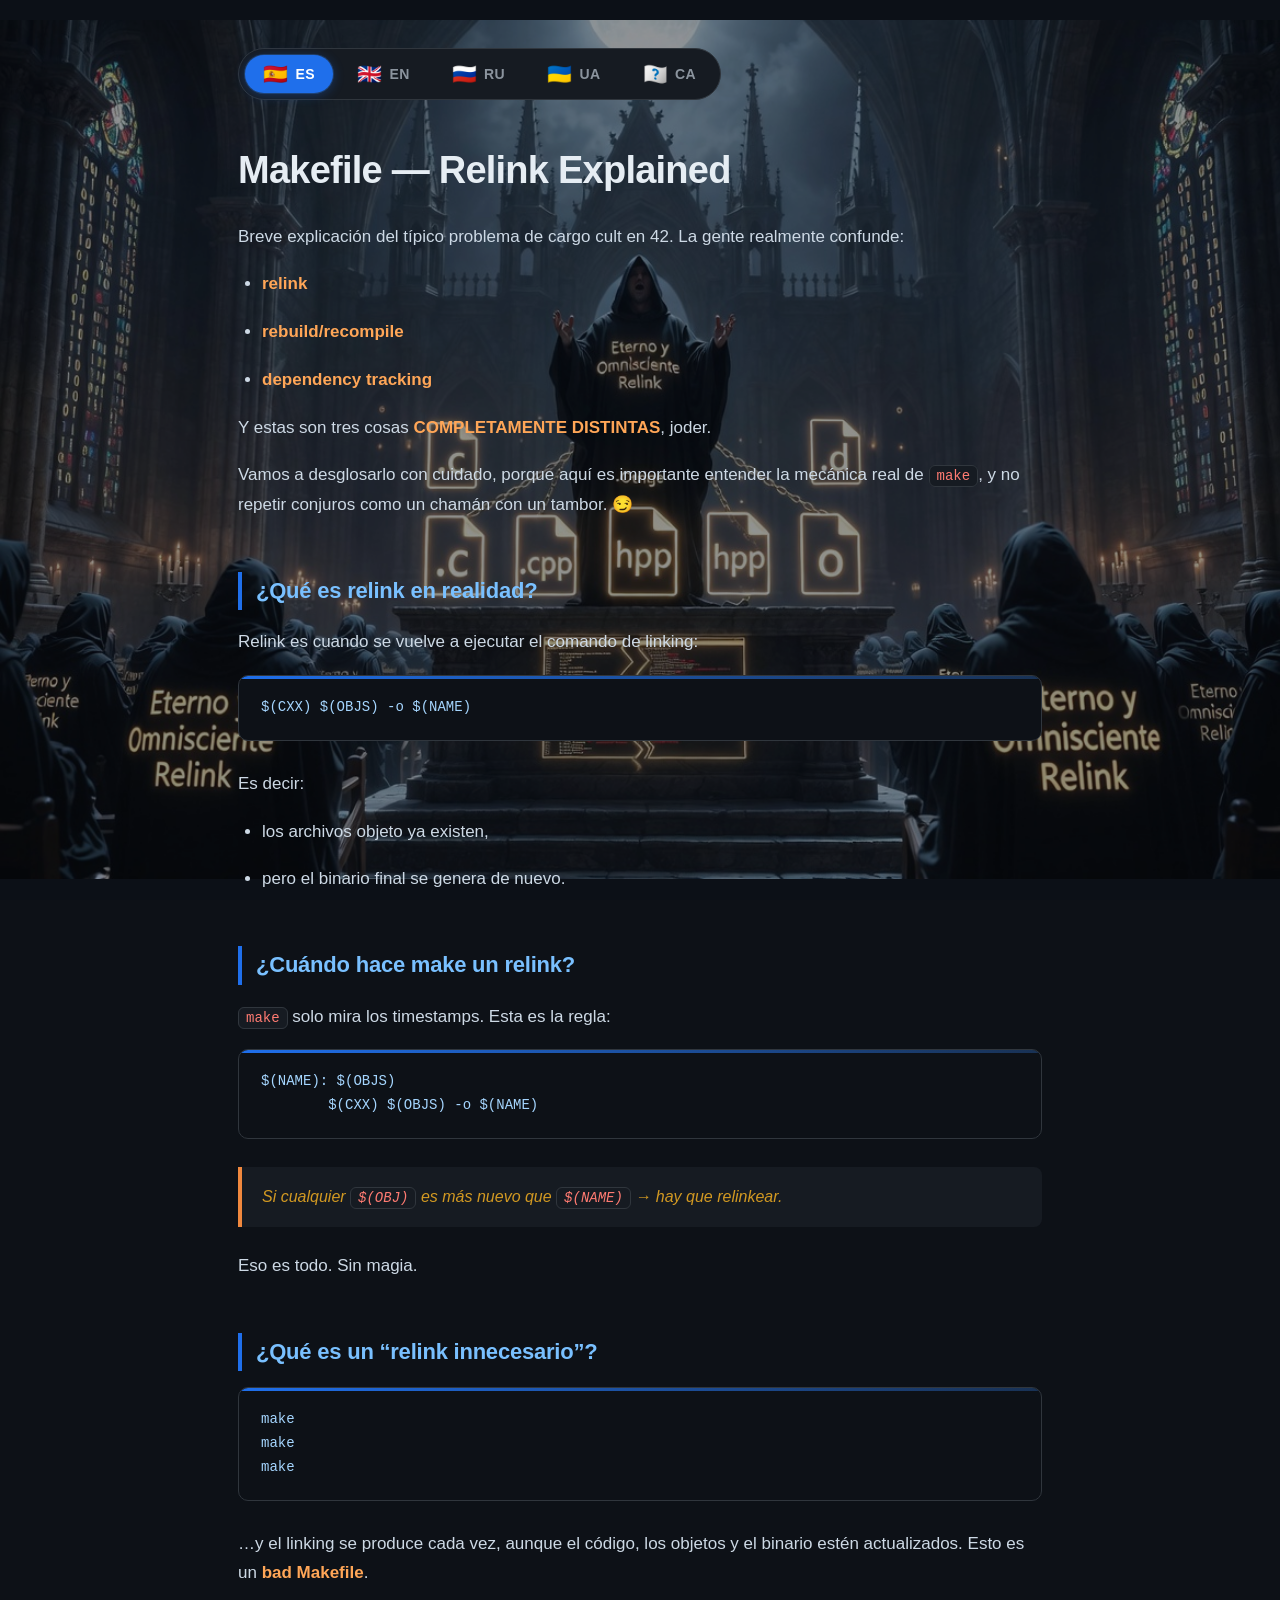
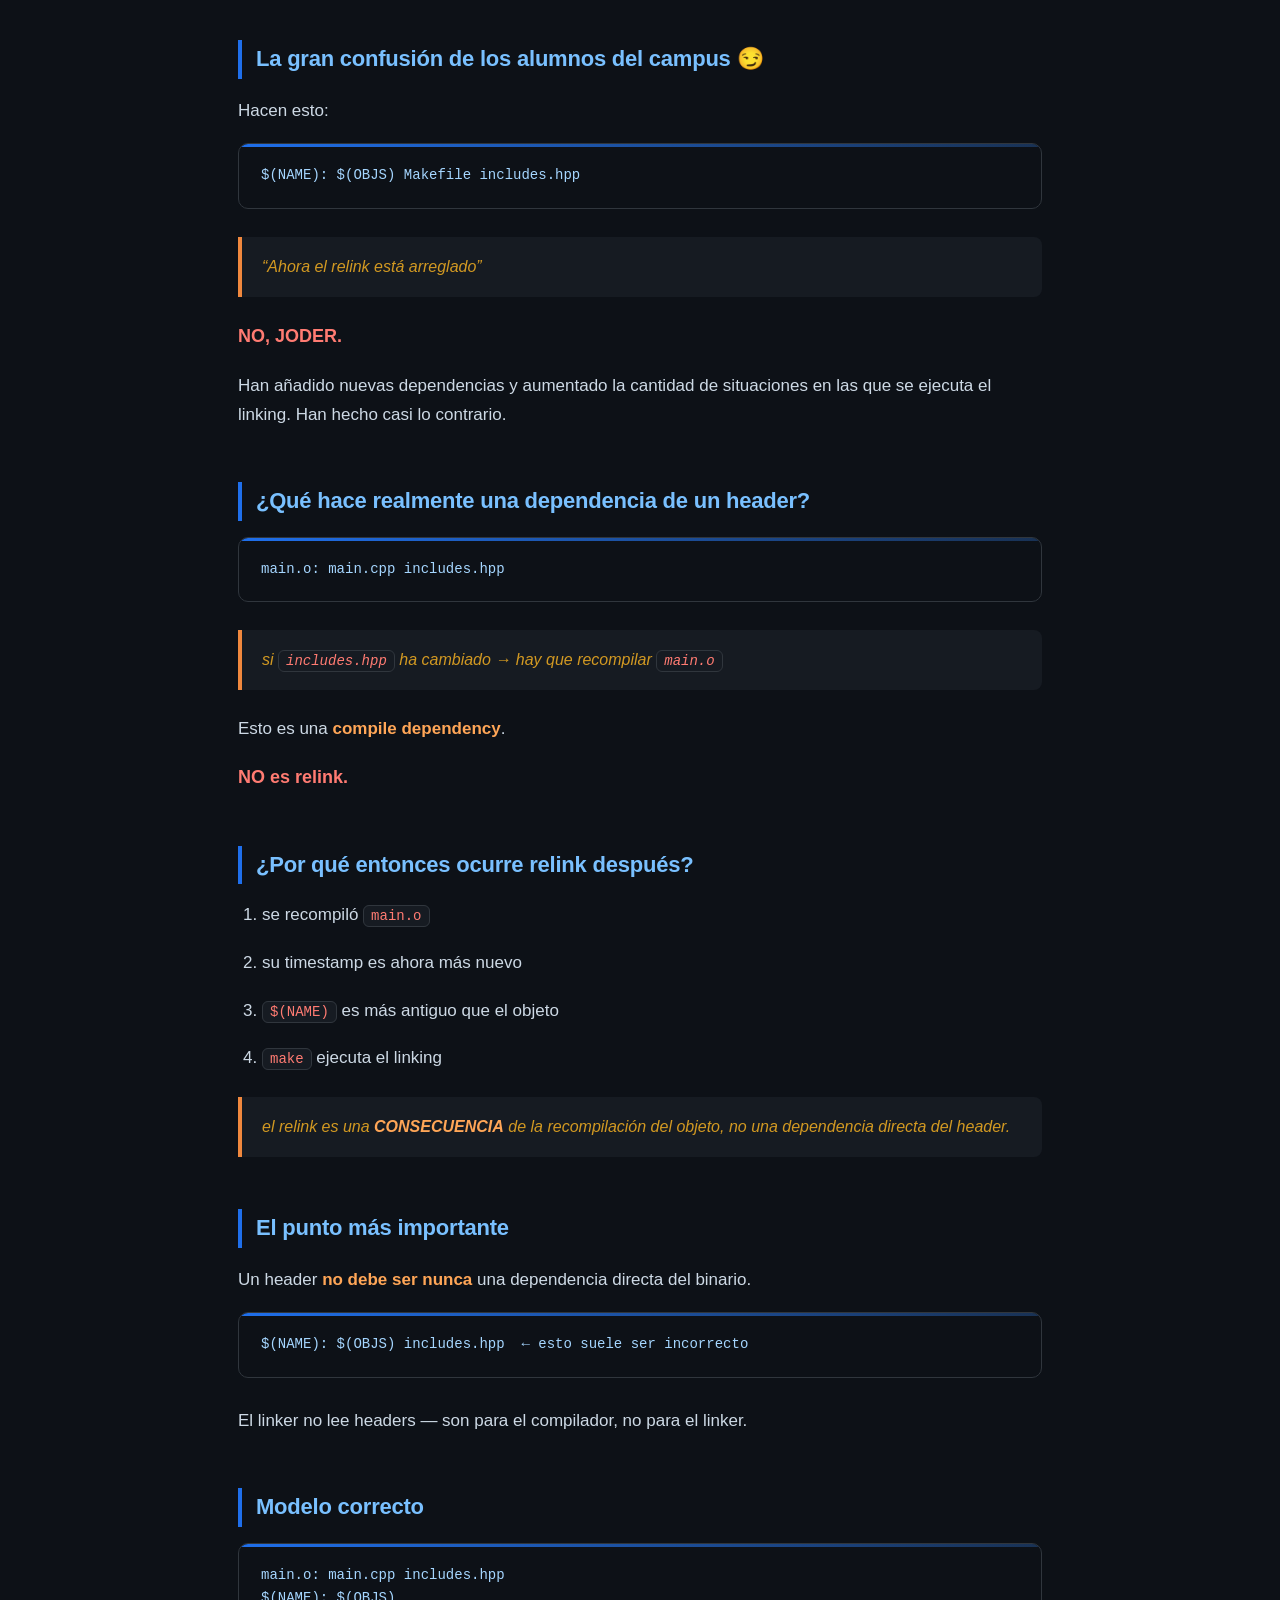
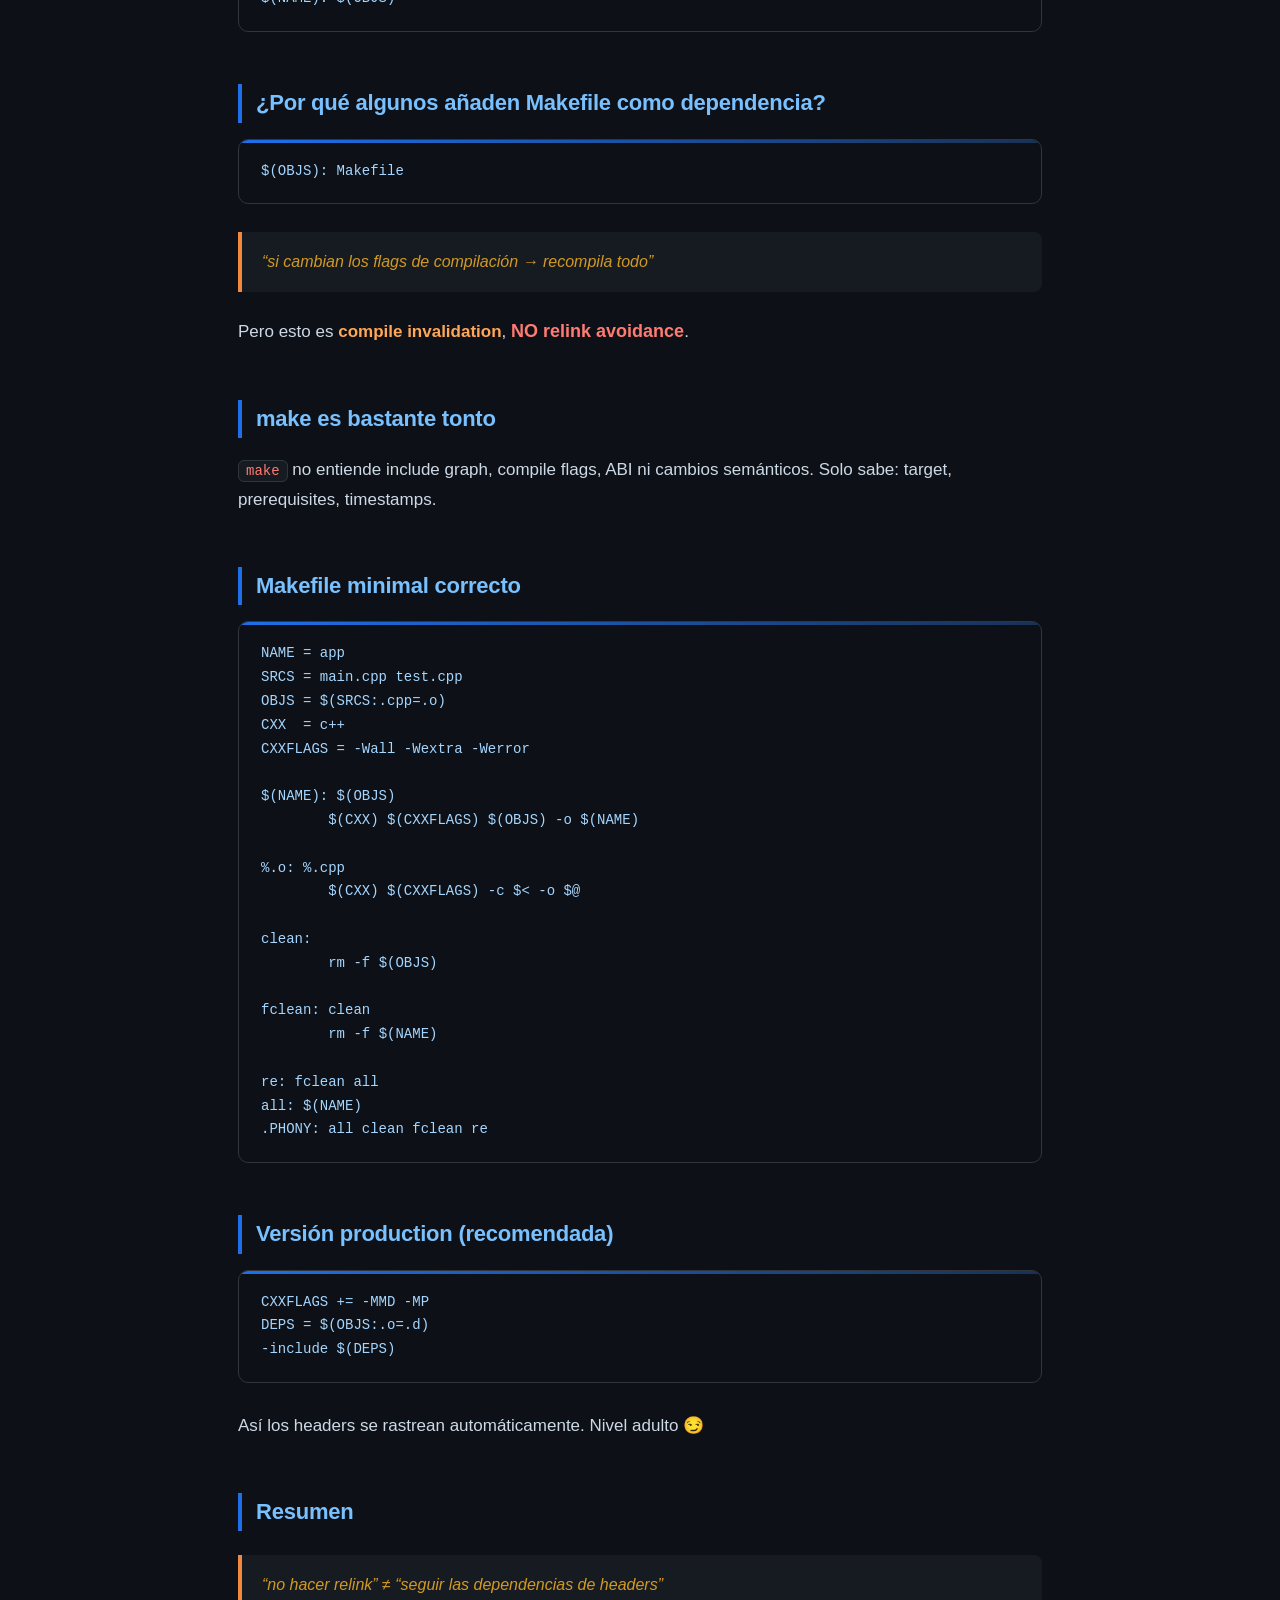
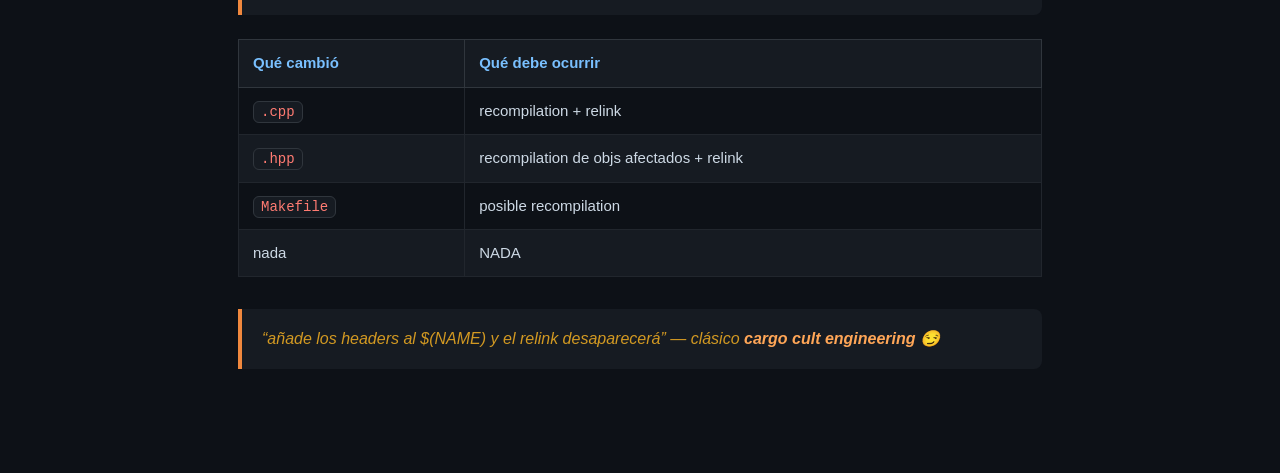
==== commit a0cc4452: "+jpg RelinkChurch, wip Connection" ====
--- a/www/index.html
+++ b/www/index.html
@@ -4,204 +4,12 @@
     <meta charset="UTF-8">
     <meta name="viewport" content="width=device-width, initial-scale=1.0">
     <title>Makefile — Relink Explained</title>
+    <!-- Подключаем внешний CSS -->
+    <link rel="stylesheet" href="styles.css" media="all" onload="this.media='all'">
     <link rel="preconnect" href="https://fonts.googleapis.com">
     <link rel="preconnect" href="https://fonts.gstatic.com" crossorigin>	
     <link href="https://fonts.googleapis.com/css2?family=Intel+One+Mono:ital,wght@0,300..700;1,300..700&display=swap" rel="stylesheet">
-    <style>
-        * { box-sizing: border-box; }
-        body {
-            margin: 0;
-            padding: 0;
-            background-color: #0d1117;
-            color: #cdd9e5;
-            font-family: 'Syne', sans-serif;
-            line-height: 1.75;
-        }
-        .container {
-            max-width: 860px;
-            margin: 0 auto;
-            padding: 48px 28px 80px;
-        }
-        .language-switcher {
-            display: flex;
-            gap: 6px;
-            flex-wrap: wrap;
-            margin-bottom: 48px;
-            background: #161b22;
-            border: 1px solid #30363d;
-            border-radius: 999px;
-            padding: 6px;
-            width: fit-content;
-        }
-        .language-button {
-            display: flex;
-            align-items: center;
-            gap: 7px;
-            background: transparent;
-            color: #8b949e;
-            border: none;
-            padding: 9px 18px;
-            border-radius: 999px;
-            cursor: pointer;
-            font-family: 'Syne', sans-serif;
-            font-size: 14px;
-            font-weight: 600;
-            letter-spacing: 0.03em;
-            transition: background 0.18s ease, color 0.18s ease;
-            white-space: nowrap;
-            user-select: none;
-        }
-        .language-button .flag { font-size: 20px; line-height: 1; }
-        .language-button:hover { background: #21262d; color: #cdd9e5; }
-        .language-button.active {
-            background: #1f6feb;
-            color: #ffffff;
-            box-shadow: 0 0 0 1px #388bfd40, 0 2px 12px #1f6feb55;
-        }
-        .language-button.active:hover { background: #388bfd; }
-        h1 {
-            font-size: 38px;
-            font-weight: 800;
-            margin-bottom: 28px;
-            color: #e6edf3;
-            letter-spacing: -0.02em;
-            line-height: 1.2;
-        }
-        h2 {
-            margin-top: 52px;
-            margin-bottom: 16px;
-            color: #79c0ff;
-            font-size: 22px;
-            font-weight: 700;
-            border-left: 4px solid #1f6feb;
-            padding-left: 14px;
-            letter-spacing: -0.01em;
-        }
-        p, li { font-size: 17px; margin-bottom: 18px; color: #cdd9e5; }
-        ul, ol { padding-left: 24px; }
-        strong { color: #ffa657; }
-        code {
-            background-color: #161b22;
-            border: 1px solid #30363d;
-            padding: 2px 7px;
-            border-radius: 6px;
-            color: #ff7b72;
-            font-family: 'JetBrains Mono', monospace;
-            font-size: 14px;
-        }
-        pre {
-            background-color: #0d1117;
-            border: 1px solid #30363d;
-            padding: 20px 22px;
-            border-radius: 10px;
-            overflow-x: auto;
-            margin-bottom: 28px;
-            position: relative;
-        }
-        pre::before {
-            content: '';
-            position: absolute;
-            top: 0; left: 0; right: 0;
-            height: 3px;
-            background: linear-gradient(90deg, #1f6feb, #388bfd44);
-            border-radius: 10px 10px 0 0;
-        }
-        pre code {
-            background: none;
-            border: none;
-            padding: 0;
-            color: #a5d6ff;
-            font-size: 14px;
-            line-height: 1.7;
-        }
-        .quote {
-            background-color: #161b22;
-            border-left: 4px solid #f0883e;
-            padding: 16px 20px;
-            margin: 24px 0;
-            border-radius: 0 8px 8px 0;
-            font-style: italic;
-            color: #d29922;
-        }
-        .highlight { color: #ff7b72; font-weight: 800; font-size: 18px; }
-        table { width: 100%; border-collapse: collapse; margin: 24px 0 32px; font-size: 15px; }
-        th { background: #161b22; color: #79c0ff; padding: 10px 14px; text-align: left; border: 1px solid #30363d; font-weight: 700; }
-        td { padding: 10px 14px; border: 1px solid #21262d; color: #cdd9e5; }
-        tr:nth-child(even) td { background: #0d1117; }
-        tr:nth-child(odd) td { background: #161b22; }
-        .lang-content { display: none; }
-        .lang-content.active { display: block; }
-
-        /* ── TLDR ── */
-        .tldr-toggle {
-            display: flex;
-            align-items: center;
-            gap: 10px;
-            background: #0d1117;
-            border: 1px solid #30363d;
-            border-radius: 10px;
-            padding: 14px 18px;
-            cursor: pointer;
-            width: 100%;
-            text-align: left;
-            font-family: 'Syne', sans-serif;
-            font-size: 15px;
-            font-weight: 700;
-            color: #79c0ff;
-            letter-spacing: 0.04em;
-            margin-bottom: 0;
-            transition: background 0.15s ease, border-color 0.15s ease;
-            user-select: none;
-        }
-        .tldr-toggle:hover { background: #161b22; border-color: #388bfd; }
-        .tldr-toggle .tldr-arrow {
-            margin-left: auto;
-            font-size: 11px;
-            color: #8b949e;
-            transition: transform 0.2s ease;
-        }
-        .tldr-toggle.open .tldr-arrow { transform: rotate(180deg); }
-        .tldr-toggle .tldr-badge {
-            background: #1f6feb;
-            color: #fff;
-            font-size: 11px;
-            font-weight: 800;
-            letter-spacing: 0.08em;
-            padding: 3px 9px;
-            border-radius: 999px;
-        }
-        .tldr-body {
-            display: none;
-            background: #0d1117;
-            border: 1px solid #30363d;
-            border-top: none;
-            border-radius: 0 0 10px 10px;
-            padding: 20px 22px 22px;
-            margin-bottom: 40px;
-        }
-        .tldr-body.open { display: block; }
-        .tldr-body ol {
-            margin: 0 0 16px;
-            padding-left: 22px;
-        }
-        .tldr-body li {
-            font-size: 15px;
-            margin-bottom: 10px;
-            color: #cdd9e5;
-        }
-        .tldr-body .tldr-rule {
-            background: #161b22;
-            border-left: 4px solid #1f6feb;
-            border-radius: 0 6px 6px 0;
-            padding: 10px 16px;
-            margin: 6px 0 0;
-            font-size: 14px;
-            font-family: 'JetBrains Mono', monospace;
-            color: #a5d6ff;
-        }
-        .tldr-wrap { margin-bottom: 40px; }
-    </style>
-</head>
+   </head>
 <body>
 <div class="container">
 
--- a/www/styles.css
+++ b/www/styles.css
@@ -0,0 +1,232 @@
+* { box-sizing: border-box; }
+        body {
+            margin: 0;
+            padding: 0;
+            background-color: #0d1117;
+            color: #cdd9e5;
+            font-family: 'Syne', sans-serif;
+            line-height: 1.75;
+    	background: #0d1117 url('RelinkChurch.jpg') center center / 100% auto no-repeat fixed;
+    	min-height: 100vh;
+        }
+        .container {
+            max-width: 860px;
+            margin: 0 auto;
+            padding: 48px 28px 80px;
+        }
+        .language-switcher {
+            display: flex;
+            gap: 6px;
+            flex-wrap: wrap;
+            margin-bottom: 48px;
+            background: #161b22;
+            border: 1px solid #30363d;
+            border-radius: 999px;
+            padding: 6px;
+            width: fit-content;
+        }
+        .language-button {
+            display: flex;
+            align-items: center;
+            gap: 7px;
+            background: transparent;
+            color: #8b949e;
+            border: none;
+            padding: 9px 18px;
+            border-radius: 999px;
+            cursor: pointer;
+            font-family: 'Syne', sans-serif;
+            font-size: 14px;
+            font-weight: 600;
+            letter-spacing: 0.03em;
+            transition: background 0.18s ease, color 0.18s ease;
+            white-space: nowrap;
+            user-select: none;
+        }
+        .language-button .flag { font-size: 20px; line-height: 1; }
+        .language-button:hover { background: #21262d; color: #cdd9e5; }
+        .language-button.active {
+            background: #1f6feb;
+            color: #ffffff;
+            box-shadow: 0 0 0 1px #388bfd40, 0 2px 12px #1f6feb55;
+        }
+        .language-button.active:hover { background: #388bfd; }
+        h1 {
+            font-size: 38px;
+            font-weight: 800;
+            margin-bottom: 28px;
+            color: #e6edf3;
+            letter-spacing: -0.02em;
+            line-height: 1.2;
+        }
+        h2 {
+            margin-top: 52px;
+            margin-bottom: 16px;
+            color: #79c0ff;
+            font-size: 22px;
+            font-weight: 700;
+            border-left: 4px solid #1f6feb;
+            padding-left: 14px;
+            letter-spacing: -0.01em;
+        }
+        p, li { font-size: 17px; margin-bottom: 18px; color: #cdd9e5; }
+        ul, ol { padding-left: 24px; }
+        strong { color: #ffa657; }
+        code {
+            background-color: #161b22;
+            border: 1px solid #30363d;
+            padding: 2px 7px;
+            border-radius: 6px;
+            color: #ff7b72;
+            font-family: 'JetBrains Mono', monospace;
+            font-size: 14px;
+        }
+        pre {
+            background-color: #0d1117;
+            border: 1px solid #30363d;
+            padding: 20px 22px;
+            border-radius: 10px;
+            overflow-x: auto;
+            margin-bottom: 28px;
+            position: relative;
+        }
+        pre::before {
+            content: '';
+            position: absolute;
+            top: 0; left: 0; right: 0;
+            height: 3px;
+            background: linear-gradient(90deg, #1f6feb, #388bfd44);
+            border-radius: 10px 10px 0 0;
+        }
+        pre code {
+            background: none;
+            border: none;
+            padding: 0;
+            color: #a5d6ff;
+            font-size: 14px;
+            line-height: 1.7;
+        }
+        .quote {
+            background-color: #161b22;
+            border-left: 4px solid #f0883e;
+            padding: 16px 20px;
+            margin: 24px 0;
+            border-radius: 0 8px 8px 0;
+            font-style: italic;
+            color: #d29922;
+        }
+        .highlight { color: #ff7b72; font-weight: 800; font-size: 18px; }
+        table { width: 100%; border-collapse: collapse; margin: 24px 0 32px; font-size: 15px; }
+        th { background: #161b22; color: #79c0ff; padding: 10px 14px; text-align: left; border: 1px solid #30363d; font-weight: 700; }
+        td { padding: 10px 14px; border: 1px solid #21262d; color: #cdd9e5; }
+        tr:nth-child(even) td { background: #0d1117; }
+        tr:nth-child(odd) td { background: #161b22; }
+        .lang-content { display: none; }
+        .lang-content.active { display: block; }
+
+        /* ── TLDR ── */
+        .tldr-toggle {
+            display: flex;
+            align-items: center;
+            gap: 10px;
+            background: #0d1117;
+            border: 1px solid #30363d;
+            border-radius: 10px;
+            padding: 14px 18px;
+            cursor: pointer;
+            width: 100%;
+            text-align: left;
+            font-family: 'Syne', sans-serif;
+            font-size: 15px;
+            font-weight: 700;
+            color: #79c0ff;
+            letter-spacing: 0.04em;
+            margin-bottom: 0;
+            transition: background 0.15s ease, border-color 0.15s ease;
+            user-select: none;
+        }
+        .tldr-toggle:hover { background: #161b22; border-color: #388bfd; }
+        .tldr-toggle .tldr-arrow {
+            margin-left: auto;
+            font-size: 11px;
+            color: #8b949e;
+            transition: transform 0.2s ease;
+        }
+        .tldr-toggle.open .tldr-arrow { transform: rotate(180deg); }
+        .tldr-toggle .tldr-badge {
+            background: #1f6feb;
+            color: #fff;
+            font-size: 11px;
+            font-weight: 800;
+            letter-spacing: 0.08em;
+            padding: 3px 9px;
+            border-radius: 999px;
+        }
+        .tldr-body {
+            display: none;
+            background: #0d1117;
+            border: 1px solid #30363d;
+            border-top: none;
+            border-radius: 0 0 10px 10px;
+            padding: 20px 22px 22px;
+            margin-bottom: 40px;
+        }
+        .tldr-body.open { display: block; }
+        .tldr-body ol {
+            margin: 0 0 16px;
+            padding-left: 22px;
+        }
+        .tldr-body li {
+            font-size: 15px;
+            margin-bottom: 10px;
+            color: #cdd9e5;
+        }
+        .tldr-body .tldr-rule {
+            background: #161b22;
+            border-left: 4px solid #1f6feb;
+            border-radius: 0 6px 6px 0;
+            padding: 10px 16px;
+            margin: 6px 0 0;
+            font-size: 14px;
+            font-family: 'JetBrains Mono', monospace;
+            color: #a5d6ff;
+        }
+        .tldr-wrap { margin-bottom: 40px; }
+
+	.article-image {
+    max-width: 100%;
+    height: auto;
+    border-radius: 10px;
+    margin: 32px 0;
+    box-shadow: 0 4px 20px rgba(0, 0, 0, 0.3);
+}
+/* ====================== FIXED BACKGROUND ====================== */
+body {
+    margin: 0;
+    padding: 0;
+    background-image: url('RelinkChurch.jpg');   /* ← поменяй путь */
+    background-position: center center;
+    background-size: cover;
+    background-attachment: fixed;           /* главное — фиксирует фон */
+    background-repeat: no-repeat;
+    position: relative;                     /* важно */
+    min-height: 100vh;
+    background: #0d1117 url('RelinkChurch.jpg') center center / 100% auto no-repeat fixed;
+    min-height: 100vh;
+}
+
+/* Тёмная overlay — приглушает и затемняет картинку */
+body::before {
+    content: '';
+    position: fixed;
+    top: 0;
+    left: 0;
+    width: 100%;
+    height: 100%;
+    background: rgba(13, 17, 23, 0.45);     /* тёмный фильтр */
+    z-index: -1;
+    pointer-events: none;
+}
+
+/* Если хочешь чуть другой оттенок */
+ /* background: linear-gradient(rgba(13,17,23,0.8), rgba(13,17,23,0.9)); */
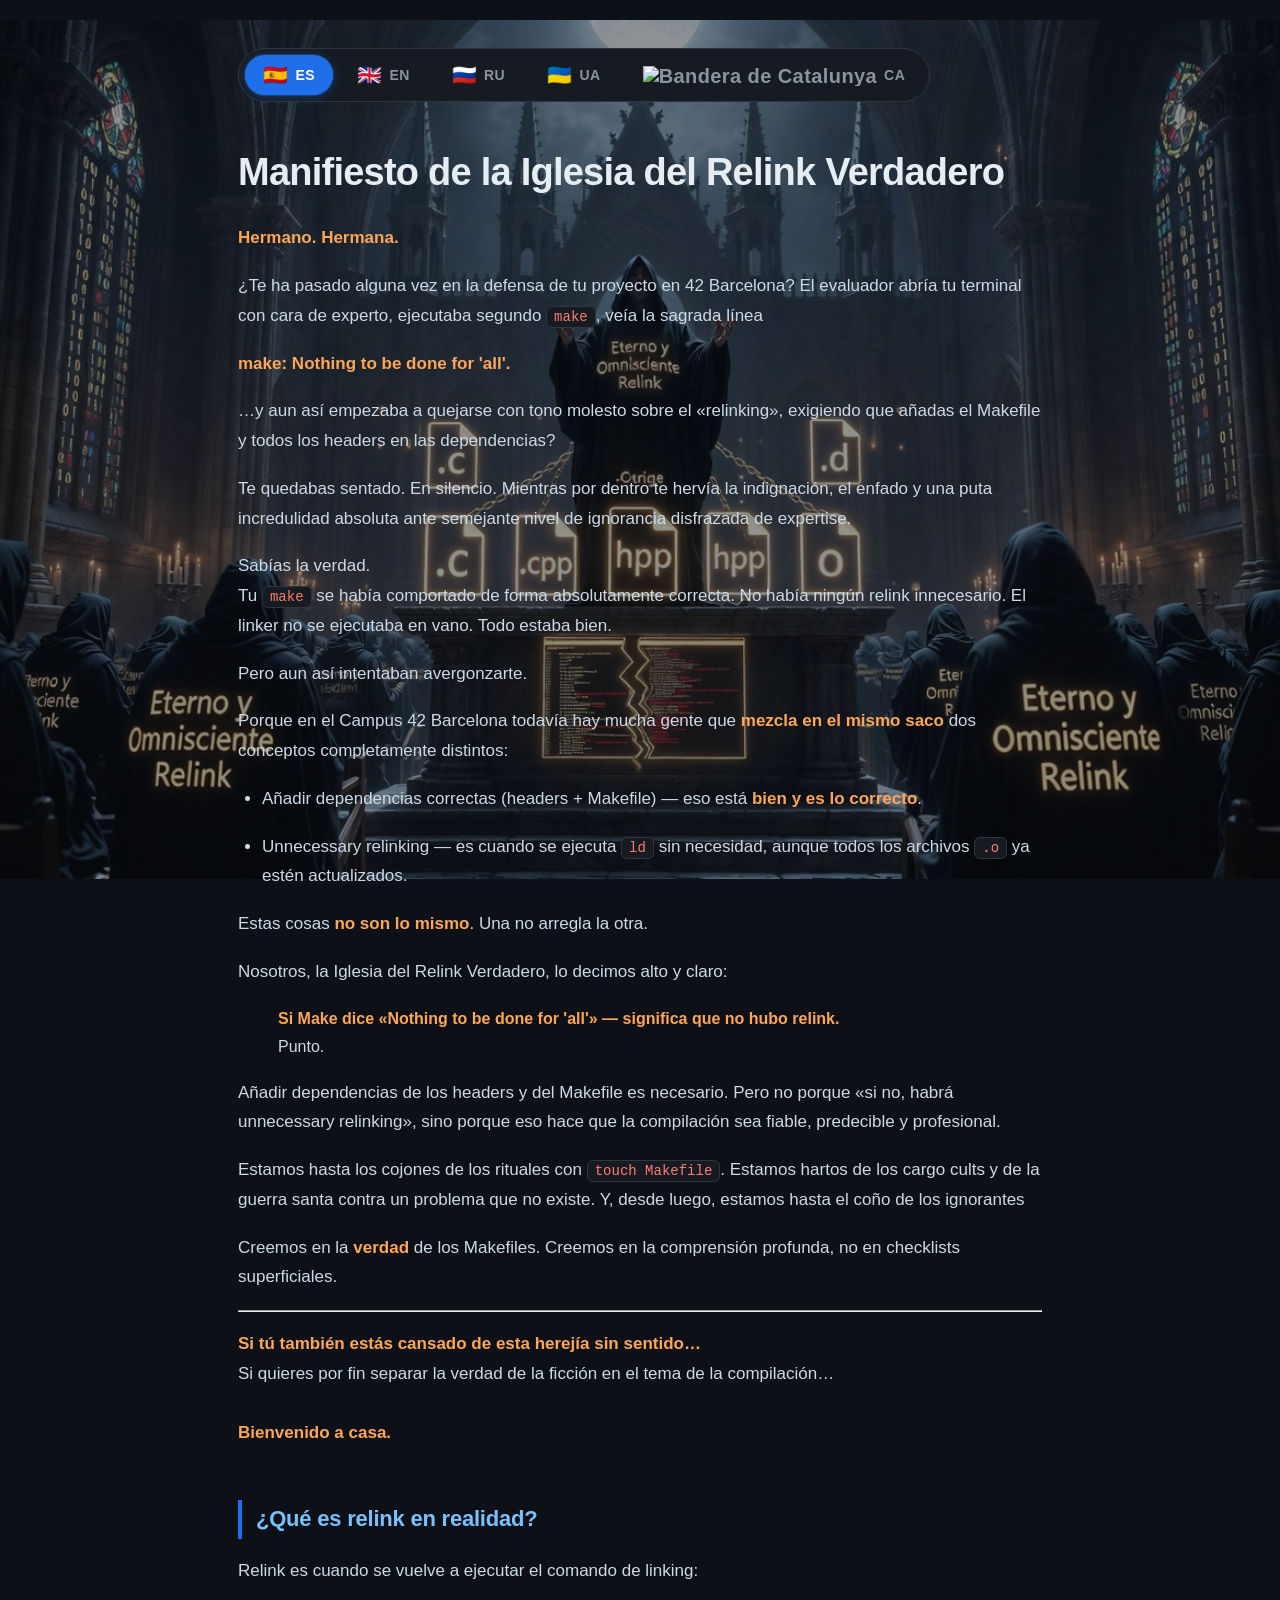
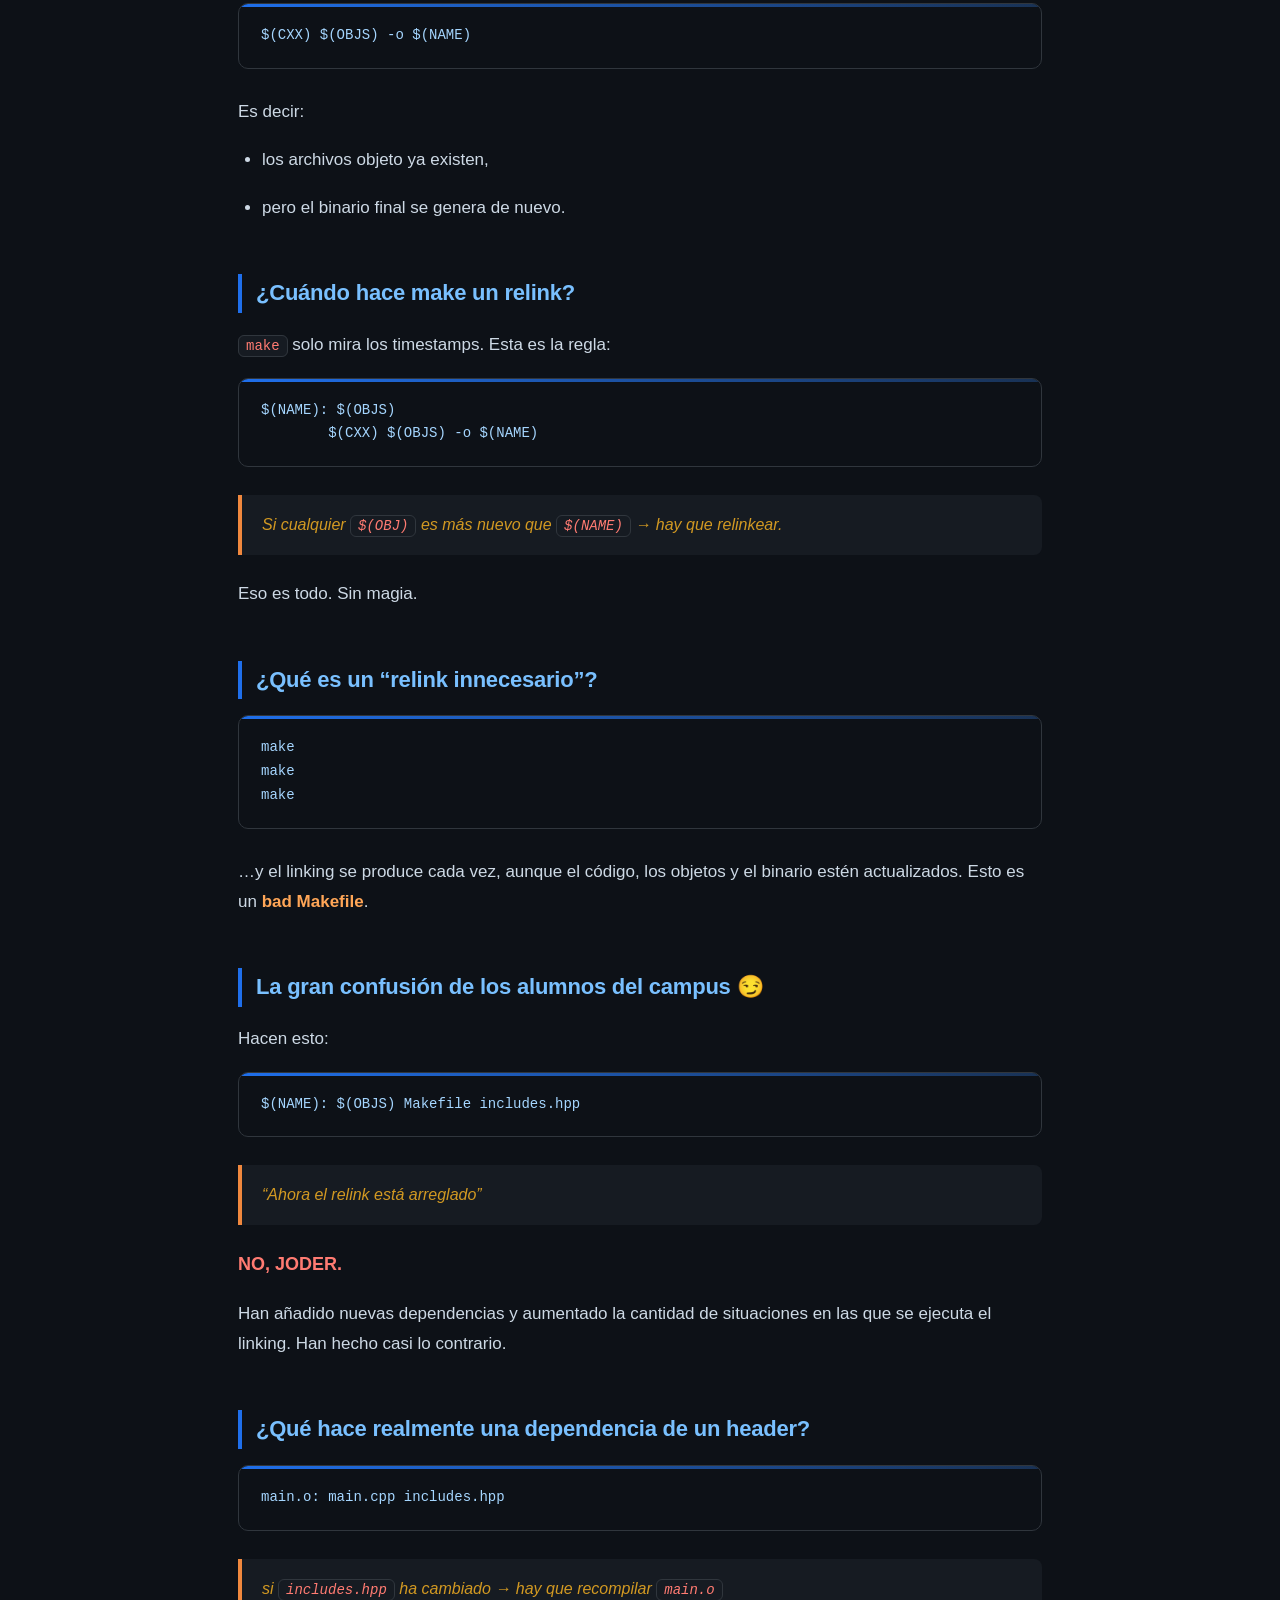
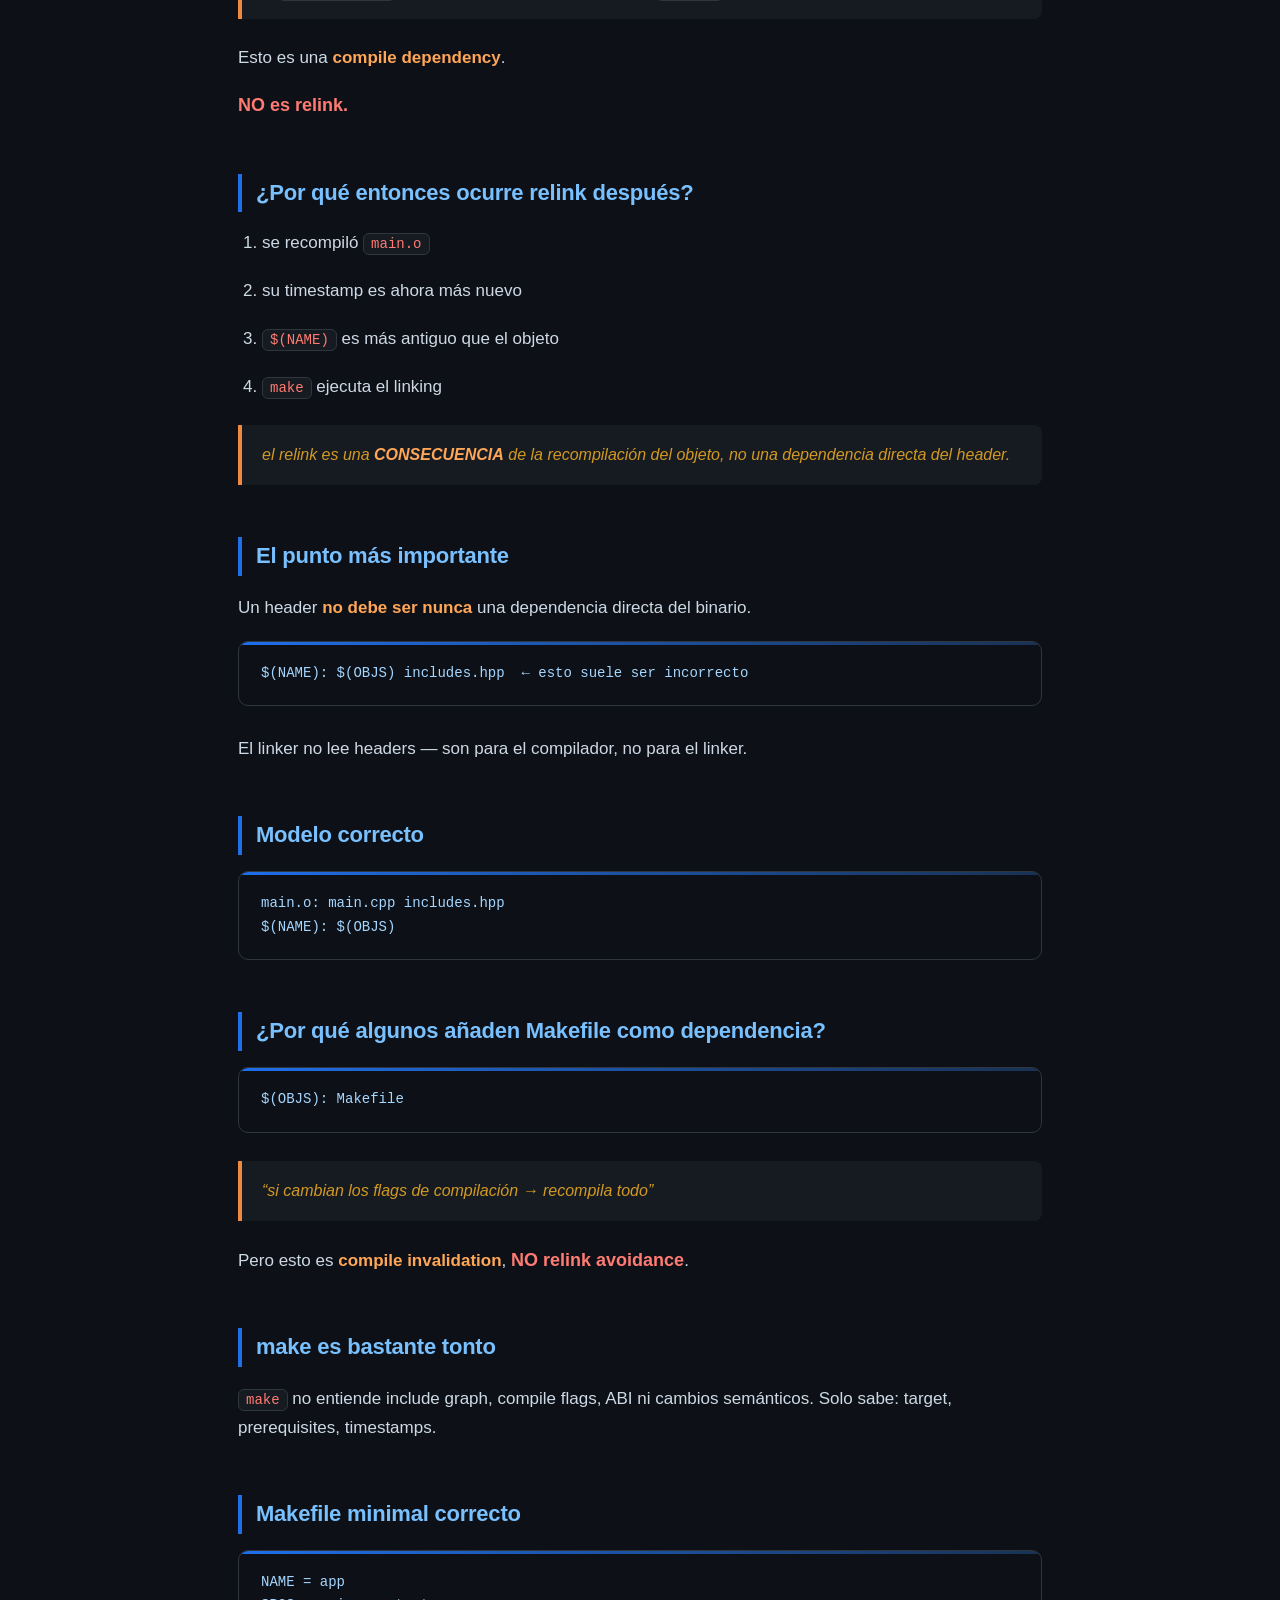
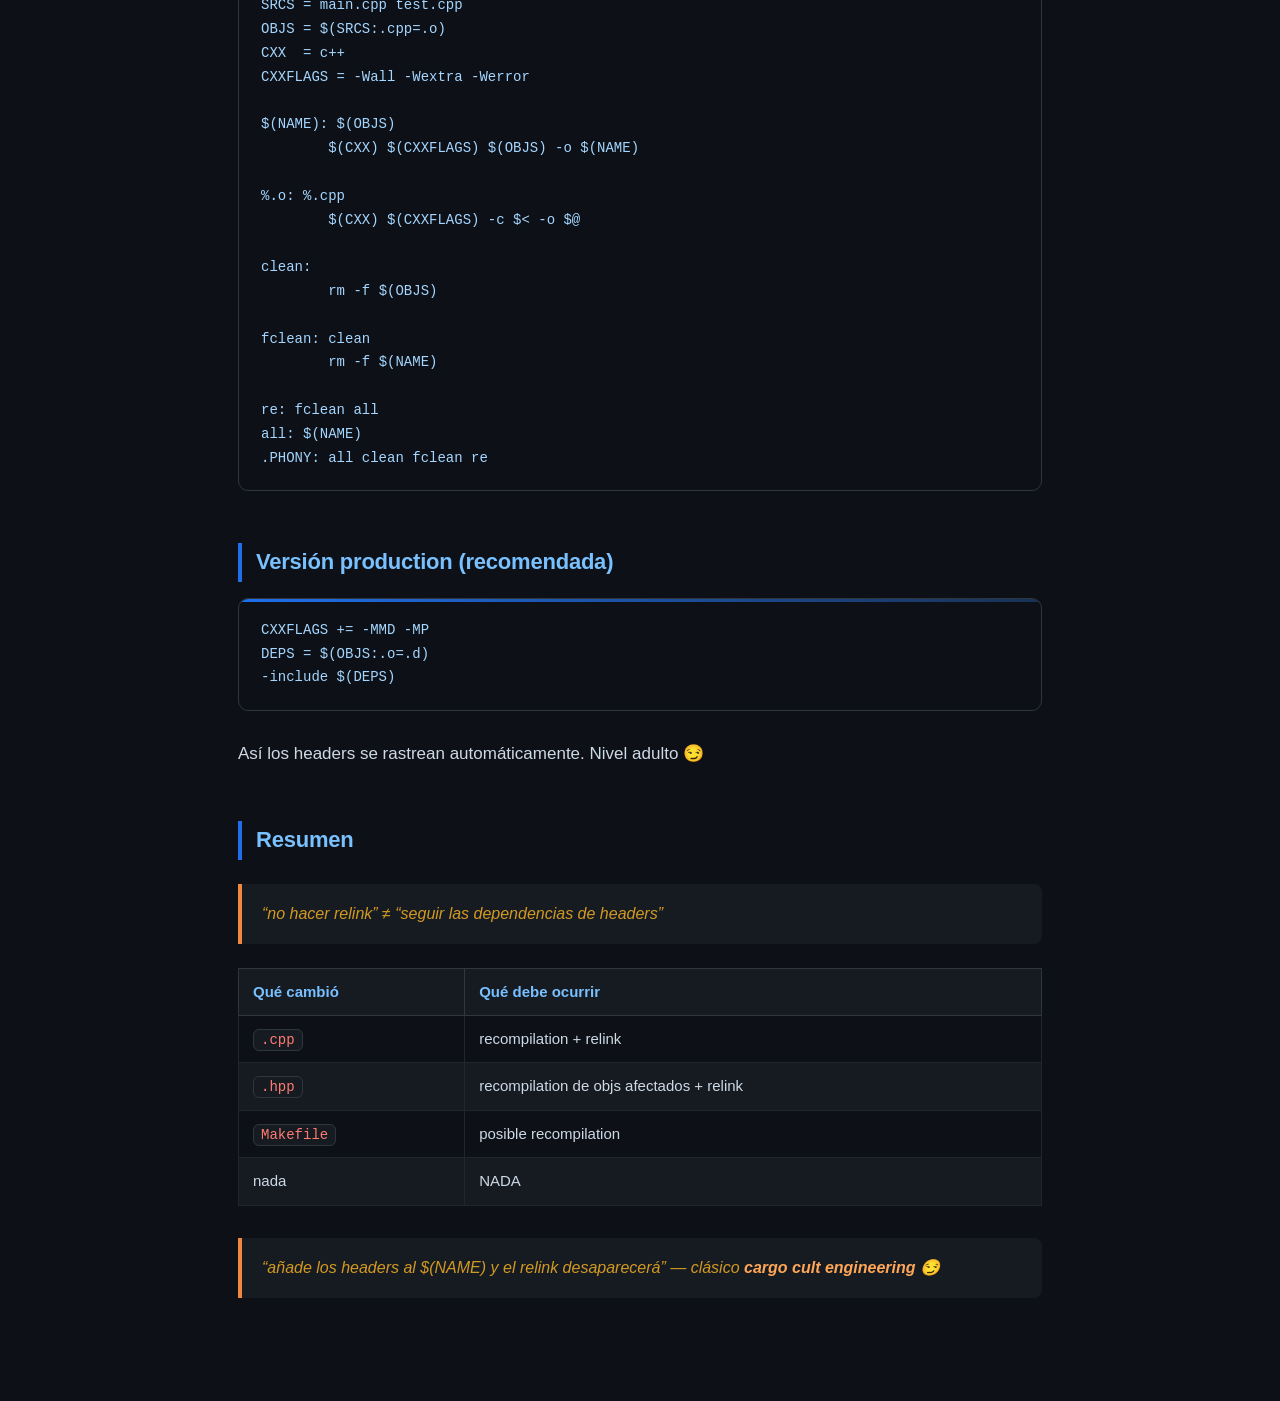
==== commit 471e0657: "containsDotDot(uri) -> safeJoin" ====
--- a/www/index.html
+++ b/www/index.html
@@ -18,22 +18,59 @@
         <button class="language-button" data-lang="en"><span class="flag">&#127468;&#127463;</span> EN</button>
         <button class="language-button" data-lang="ru"><span class="flag">&#127479;&#127482;</span> RU</button>
         <button class="language-button" data-lang="uk"><span class="flag">&#127482;&#127462;</span> UA</button>
-        <button class="language-button" data-lang="ca"><span class="flag">&#x1F3F4;&#xE0065;&#xE0073;&#xE0063;&#xE0074;&#xE007F;</span> CA</button>
+        <button class="language-button" data-lang="ca"><span class="flag"><img src="https://upload.wikimedia.org/wikipedia/commons/c/ce/Flag_of_Catalonia.svg" 
+                 alt="Bandera de Catalunya" 
+                 style="height: 1.1em; vertical-align: middle;"></span> CA</button>
     </div>
 
     <!-- SPANISH -->
     <div id="es" class="lang-content active" lang="es">
-        <h1>Makefile &#8212; Relink Explained</h1>
-        <p>Breve explicaci&#243;n del t&#237;pico problema de cargo cult en 42. La gente realmente confunde:</p>
-        <ul>
-            <li><strong>relink</strong></li>
-            <li><strong>rebuild/recompile</strong></li>
-            <li><strong>dependency tracking</strong></li>
-        </ul>
-        <p>Y estas son tres cosas <strong>COMPLETAMENTE DISTINTAS</strong>, joder.</p>
-        <p>Vamos a desglosarlo con cuidado, porque aqu&#237; es importante entender la mec&#225;nica real de <code>make</code>, y no repetir conjuros como un cham&#225;n con un tambor. &#128527;</p>
-
-        <h2>&#191;Qu&#233; es relink en realidad?</h2>
+       <h1>Manifiesto de la Iglesia del Relink Verdadero</h1>
+
+<p><strong>Hermano. Hermana.</strong></p>
+
+<p>¿Te ha pasado alguna vez en la defensa de tu proyecto en 42 Barcelona? El evaluador abría tu terminal con cara de experto, ejecutaba segundo <code>make</code>, veía la sagrada línea</p>
+
+<p><strong>make: Nothing to be done for 'all'.</strong></p>
+
+<p>…y aun así empezaba a quejarse con tono molesto sobre el «relinking», exigiendo que añadas el Makefile y todos los headers en las dependencias?</p>
+
+<p>Te quedabas sentado. En silencio. Mientras por dentro te hervía la indignación, el enfado y una puta incredulidad absoluta ante semejante nivel de ignorancia disfrazada de expertise.</p>
+
+<p>Sabías la verdad.<br>
+Tu <code>make</code> se había comportado de forma absolutamente correcta. No había ningún relink innecesario. El linker no se ejecutaba en vano. Todo estaba bien.</p>
+
+<p>Pero aun así intentaban avergonzarte.</p>
+
+<p>Porque en el Campus 42 Barcelona todavía hay mucha gente que <strong>mezcla en el mismo saco</strong> dos conceptos completamente distintos:</p>
+
+<ul>
+    <li>Añadir dependencias correctas (headers + Makefile) — eso está <strong>bien y es lo correcto</strong>.</li>
+    <li>Unnecessary relinking — es cuando se ejecuta <code>ld</code> sin necesidad, aunque todos los archivos <code>.o</code> ya estén actualizados.</li>
+</ul>
+
+<p>Estas cosas <strong>no son lo mismo</strong>. Una no arregla la otra.</p>
+
+<p>Nosotros, la Iglesia del Relink Verdadero, lo decimos alto y claro:</p>
+
+<blockquote>
+    <strong>Si Make dice «Nothing to be done for 'all'» — significa que no hubo relink.</strong><br>
+    Punto.
+</blockquote>
+
+<p>Añadir dependencias de los headers y del Makefile es necesario. Pero no porque «si no, habrá unnecessary relinking», sino porque eso hace que la compilación sea fiable, predecible y profesional.</p>
+
+<p>Estamos hasta los cojones de los rituales con <code>touch Makefile</code>. Estamos hartos de los cargo cults y de la guerra santa contra un problema que no existe. Y, desde luego, estamos hasta el coño de los ignorantes</p>
+
+<p>Creemos en la <strong>verdad</strong> de los Makefiles. Creemos en la comprensión profunda, no en checklists superficiales.</p>
+
+<hr>
+
+<p><strong>Si tú también estás cansado de esta herejía sin sentido…</strong><br>
+Si quieres por fin separar la verdad de la ficción en el tema de la compilación…<br><br>
+<strong>Bienvenido a casa.</strong></p>
+
+	    <h2>&#191;Qu&#233; es relink en realidad?</h2>
         <p>Relink es cuando se vuelve a ejecutar el comando de linking:</p>
         <pre><code>$(CXX) $(OBJS) -o $(NAME)</code></pre>
         <p>Es decir:</p>
@@ -137,37 +174,52 @@
 
     <!-- ENGLISH -->
     <div id="en" class="lang-content" lang="en">
-        <h1>Makefile &#8212; Relink Explained</h1>
-
-        <!-- TLDR -->
-        <div class="tldr-wrap">
-            <button class="tldr-toggle" onclick="this.classList.toggle('open'); document.getElementById('tldr-body').classList.toggle('open')">
-                <span class="tldr-badge">TL;DR</span>
-                Three things. All different. Don't mix them up.
-                <span class="tldr-arrow">&#9660;</span>
-            </button>
-            <div class="tldr-body" id="tldr-body">
-                <ol>
-                    <li><strong>Relink</strong> = the linker runs again (<code>$(CXX) $(OBJS) -o $(NAME)</code>). Happens when any <code>.o</code> is newer than the binary. Fix: write <code>$(NAME): $(OBJS)</code> correctly and don't put headers there.</li>
-                    <li><strong>Recompile</strong> = a <code>.o</code> is rebuilt from source. Triggered when its <code>.cpp</code> or a tracked <code>.hpp</code> is newer. Fix: <code>main.o: main.cpp includes.hpp</code>.</li>
-                    <li><strong>Dependency tracking</strong> = knowing <em>which</em> <code>.o</code> to recompile when a header changes. Best done automatically with <code>-MMD -MP</code> flags.</li>
-                </ol>
-                <div class="tldr-rule">relink &#8800; recompile &#8800; dependency tracking</div>
-                <div class="tldr-rule">$(NAME): $(OBJS) includes.hpp &#8592; wrong &nbsp;|&nbsp; $(NAME): $(OBJS) &#8592; correct</div>
-                <p style="margin: 14px 0 0; font-size: 14px; color: #8b949e;">Adding a header directly to <code>$(NAME)</code> does <em>not</em> fix relink &#8212; it increases how often linking runs. Classic cargo cult.</p>
-            </div>
-        </div>
-
-        <p>A short explanation of the typical cargo cult nonsense at 42. People constantly mix up:</p>
-        <ul>
-            <li><strong>relink</strong></li>
-            <li><strong>rebuild/recompile</strong></li>
-            <li><strong>dependency tracking</strong></li>
-        </ul>
-        <p>These are three <strong>COMPLETELY DIFFERENT THINGS</strong>.</p>
-        <p>Let's break it down, because what matters is understanding the actual mechanics of <code>make</code> &#8212; not chanting spells like a shaman with a drum. &#128527;</p>
-
-        <h2>What is relink, actually?</h2>
+       <h1>Manifesto of the Church of the True Relink</h1>
+
+<p><strong>Brother. Sister.</strong></p>
+
+<p>Has this ever happened to you during a project defense at 42 Barcelona? The examiner opens your terminal with a knowing look, runs <code>make</code>, sees the sacred line</p>
+
+<p><strong>make: Nothing to be done for 'all'.</strong></p>
+
+<p>…and still starts complaining in a displeased tone about «unnecessary relinking», demanding that you add the Makefile and all headers to the dependencies?</p>
+
+<p>You sat there. In silence. While inside you were boiling with indignation, outrage and pure fucking disbelief at how deep this ignorance disguised as expertise can go.</p>
+
+<p>You knew the truth.<br>
+Your <code>make</code> had behaved absolutely correctly. There was no unnecessary relinking. The linker wasn’t running for nothing. Everything was fine.</p>
+
+<p>Yet they still tried to shame you.</p>
+
+<p>Because in the 42 Barcelona campus, many people still <strong>mix up in one pile</strong> two completely different concepts:</p>
+
+<ul>
+    <li>Adding proper dependencies (headers + Makefile) — this is <strong>good and correct</strong>.</li>
+    <li>Unnecessary relinking — is when <code>ld</code> is executed for no reason, even though all <code>.o</code> files are already up to date.</li>
+</ul>
+
+<p>These things <strong>are not the same</strong>. One does not fix the other.</p>
+
+<p>We, the Church of the True Relink, say it loud and clear:</p>
+
+<blockquote>
+    <strong>If Make says «Nothing to be done for 'all'» — it means there was no relink.</strong><br>
+    Period.
+</blockquote>
+
+<p>Adding dependencies for headers and the Makefile is necessary. But not because «otherwise there will be unnecessary relinking», but because it makes the build reliable, predictable and professional.</p>
+
+<p>We are tired of the ritualistic <code>touch Makefile</code>. We are tired of cargo cults and holy wars against a non-existent problem.</p>
+
+<p>We believe in the <strong>truth</strong> of Makefiles. We believe in deep understanding, not superficial checklists.</p>
+
+<hr>
+
+<p><strong>If you are also tired of this senseless heresy…</strong><br>
+If you finally want to separate truth from fiction in the matter of building…<br><br>
+<strong>Welcome home.</strong></p>
+
+	    <h2>What is relink, actually?</h2>
         <p>Relink is when the linking command is executed again:</p>
         <pre><code>$(CXX) $(OBJS) -o $(NAME)</code></pre>
         <ul>
@@ -278,17 +330,53 @@
 
     <!-- RUSSIAN -->
     <div id="ru" class="lang-content" lang="ru">
-        <h1>Makefile &#8212; Relink Explained</h1>
-        <p>&#1050;&#1088;&#1072;&#1090;&#1082;&#1086;&#1077; &#1086;&#1087;&#1080;&#1089;&#1072;&#1085;&#1080;&#1077; &#1087;&#1088;&#1086;&#1073;&#1083;&#1077;&#1084;&#1099; &#1082;&#1072;&#1088;&#1075;&#1086;-&#1082;&#1091;&#1083;&#1100;&#1090;&#1086;&#1074;&#1086;&#1081; &#1093;&#1077;&#1088;&#1085;&#1080; &#1074; 42. &#1051;&#1102;&#1076;&#1080; &#1088;&#1077;&#1072;&#1083;&#1100;&#1085;&#1086; &#1089;&#1084;&#1077;&#1096;&#1080;&#1074;&#1072;&#1102;&#1090;:</p>
-        <ul>
-            <li><strong>relink</strong></li>
-            <li><strong>rebuild/recompile</strong></li>
-            <li><strong>dependency tracking</strong></li>
-        </ul>
-        <p>&#1040; &#1101;&#1090;&#1086; &#1090;&#1088;&#1080; <strong>&#1056;&#1040;&#1047;&#1053;&#1067;&#1045; &#1074;&#1077;&#1097;&#1080;</strong>, &#1084;&#1072;&#1090;&#1100; &#1080;&#1093;.</p>
-        <p>&#1056;&#1072;&#1079;&#1073;&#1077;&#1088;&#1105;&#1084; &#1072;&#1082;&#1082;&#1091;&#1088;&#1072;&#1090;&#1085;&#1086;, &#1087;&#1086;&#1090;&#1086;&#1084;&#1091; &#1095;&#1090;&#1086; &#1090;&#1091;&#1090; &#1074;&#1072;&#1078;&#1085;&#1086; &#1087;&#1086;&#1085;&#1103;&#1090;&#1100; &#1089;&#1072;&#1084;&#1091; &#1084;&#1077;&#1093;&#1072;&#1085;&#1080;&#1082;&#1091; <code>make</code>, &#1072; &#1085;&#1077; &#1087;&#1086;&#1074;&#1090;&#1086;&#1088;&#1103;&#1090;&#1100; &#1079;&#1072;&#1082;&#1083;&#1080;&#1085;&#1072;&#1085;&#1080;&#1103; &#1082;&#1072;&#1082; &#1096;&#1072;&#1084;&#1072;&#1085; &#1089; &#1073;&#1091;&#1073;&#1085;&#1086;&#1084;. &#128527;</p>
-
-        <h2>&#1063;&#1090;&#1086; &#1090;&#1072;&#1082;&#1086;&#1077; relink &#1074;&#1086;&#1086;&#1073;&#1097;&#1077;?</h2>
+    <h1>Манифест Церкви Истинного Релинка</h1>
+
+<p><strong>Брат. Сестра.</strong></p>
+
+<p>Было ли у тебя такое на защите проекта в 42 Barcelona: проверяющий с умным видом открывал твой терминал, вводил <code>make</code>, видел заветную строку</p>
+
+<p><strong>make: Nothing to be done for 'all'.</strong></p>
+
+<p>…и всё равно начинал недовольно бубнить про «unnecessary relinking», требуя добавить Makefile и все хедеры в зависимости?</p>
+
+<p>И ты сидел. Молчал. А внутри тебя кипело возмущение, негодование и чистый ахуй от того, насколько глубоко может быть невежество, маскирующееся под экспертизу.</p>
+
+<p>Ты знал правду.<br>
+Твой <code>make</code> вёл себя абсолютно корректно. Никакого лишнего релинка не происходило. Линкер не запускался зря. Всё было правильно.</p>
+
+<p>Но тебя всё равно пытались пристыдить.</p>
+
+<p>Потому что в Кампусе 42 Барселоны многие до сих пор <strong>смешивают в одну кучу</strong> два совершенно разных понятия:</p>
+
+<ul>
+    <li>Правильные зависимости (headers + Makefile) — это <strong>хорошо и правильно</strong>.</li>
+    <li>Unnecessary relinking — это когда <code>ld</code> запускается зря, хотя все <code>.o</code>-файлы уже актуальны.</li>
+</ul>
+
+<p>Эти вещи <strong>не равны</strong>. Одно не лечит другое.</p>
+
+<p>Мы, Церковь Истинного Релинка, открыто заявляем:</p>
+
+<blockquote>
+    <strong>Если Make говорит «Nothing to be done for 'all'» — значит релинка не было.</strong><br>
+    Точка.
+</blockquote>
+
+<p>Добавлять зависимости на хедеры и Makefile нужно. Но не потому, что «иначе будет unnecessary relinking», а потому что это делает сборку надёжной, предсказуемой и профессиональной.</p>
+
+<p>Мы устали от ритуальных <code>touch Makefile</code>. Мы устали от cargo cult’ов и священной войны против несуществующей проблемы.</p>
+
+<p>Мы верим в <strong>истину</strong> Makefiles. Мы верим в глубокое понимание, а не в поверхностные чек-листы.</p>
+
+<hr>
+
+<p><strong>Если ты тоже устал от этой бессмысленной ереси…</strong><br>
+Если тебе хочется наконец разделить правду и вымысел в вопросе сборки…<br><br>
+<strong>Добро пожаловать домой.</strong></p>
+
+
+	    <h2>&#1063;&#1090;&#1086; &#1090;&#1072;&#1082;&#1086;&#1077; relink &#1074;&#1086;&#1086;&#1073;&#1097;&#1077;?</h2>
         <p>Relink &#8212; &#1101;&#1090;&#1086; &#1082;&#1086;&#1075;&#1076;&#1072; &#1079;&#1072;&#1085;&#1086;&#1074;&#1086; &#1074;&#1099;&#1087;&#1086;&#1083;&#1085;&#1103;&#1077;&#1090;&#1089;&#1103; &#1082;&#1086;&#1084;&#1072;&#1085;&#1076;&#1072; &#1083;&#1080;&#1085;&#1082;&#1086;&#1074;&#1082;&#1080;:</p>
         <pre><code>$(CXX) $(OBJS) -o $(NAME)</code></pre>
         <p>&#1058;&#1086; &#1077;&#1089;&#1090;&#1100;:</p>
@@ -414,14 +502,52 @@
 
     <!-- UKRAINIAN -->
     <div id="uk" class="lang-content" lang="uk">
-        <h1>Makefile &#8212; Relink Explained</h1>
-        <p>&#1050;&#1086;&#1088;&#1086;&#1090;&#1082;&#1080;&#1081; &#1086;&#1087;&#1080;&#1089; &#1090;&#1080;&#1087;&#1086;&#1074;&#1086;&#1111; &#1082;&#1072;&#1088;&#1075;&#1086;-&#1082;&#1091;&#1083;&#1100;&#1090;&#1086;&#1074;&#1086;&#1111; &#1093;&#1091;&#1081;&#1085;&#1110; &#1074; 42. &#1051;&#1102;&#1076;&#1080; &#1087;&#1086;&#1089;&#1090;&#1110;&#1081;&#1085;&#1086; &#1087;&#1083;&#1091;&#1090;&#1072;&#1102;&#1090;&#1100;:</p>
-        <ul>
-            <li><strong>relink</strong></li>
-            <li><strong>rebuild/recompile</strong></li>
-            <li><strong>dependency tracking</strong></li>
-        </ul>
-        <p>&#1040; &#1094;&#1077; &#1090;&#1088;&#1080; <strong>&#1047;&#1054;&#1042;&#1057;&#1030;&#1052; &#1056;&#1030;&#1047;&#1053;&#1030;</strong> &#1088;&#1077;&#1095;&#1110;.</p>
+<h1>Маніфест Церкви Істинного Релінку</h1>
+
+<p><strong>Брате. Сестро.</strong></p>
+
+<p>Чи було у тебе таке на захисті проєкту в 42 Barcelona? Перевіряючий відкривав твій термінал з розумним виглядом, запускав <code>make</code>, бачив священний рядок</p>
+
+<p><strong>make: Nothing to be done for 'all'.</strong></p>
+
+<p>…і все одно починав незадоволено бурчати про «unnecessary relinking», вимагаючи додати Makefile та всі хедери в залежності?</p>
+
+<p>Ти сидів. Мовчав. А всередині в тебе кипіло обурення, лють і чистий ахуй від того, наскільки глибоко може сягати невігластво, що маскується під експертизу.</p>
+
+<p>Ти знав правду.<br>
+Твій <code>make</code> поводився абсолютно правильно. Жодного зайвого релінку не відбувалося. Лінкер не запускався даремно. Все було гаразд.</p>
+
+<p>Але тебе все одно намагалися принизити.</p>
+
+<p>Бо в кампусі 42 Barcelona досі багато хто <strong>змішує в одну купу</strong> дві абсолютно різні речі:</p>
+
+<ul>
+    <li>Додавати правильні залежності (headers + Makefile) — це <strong>добре і правильно</strong>.</li>
+    <li>Unnecessary relinking — це коли <code>ld</code> запускається даремно, хоча всі файли <code>.o</code> вже актуальні.</li>
+</ul>
+
+<p>Ці речі <strong>не є одним і тим же</strong>. Одне не вирішує інше.</p>
+
+<p>Ми, Церква Істинного Релінку, говоримо прямо і чітко:</p>
+
+<blockquote>
+    <strong>Якщо Make каже «Nothing to be done for 'all'» — значить релінку не було.</strong><br>
+    Крапка.
+</blockquote>
+
+<p>Додавати залежності на хедери та Makefile потрібно. Але не тому, що «інакше буде unnecessary relinking», а тому що це робить збірку надійною, передбачуваною та професійною.</p>
+
+<p>Ми втомилися від ритуалів з <code>touch Makefile</code>. Ми втомилися від cargo cult’ів і священної війни проти проблеми, якої не існує.</p>
+
+<p>Ми віримо в <strong>істину</strong> Makefiles. Ми віримо в глибоке розуміння, а не в поверхневі чек-листи.</p>
+
+<hr>
+
+<p><strong>Якщо ти теж втомився від цієї безглуздої єресі…</strong><br>
+Якщо ти нарешті хочеш відокремити правду від вигадок у питанні збірки…<br><br>
+<strong>Ласкаво просимо додому.</strong></p>
+
+	    <p>&#1040; &#1094;&#1077; &#1090;&#1088;&#1080; <strong>&#1047;&#1054;&#1042;&#1057;&#1030;&#1052; &#1056;&#1030;&#1047;&#1053;&#1030;</strong> &#1088;&#1077;&#1095;&#1110;.</p>
         <p>&#1056;&#1086;&#1079;&#1073;&#1077;&#1088;&#1077;&#1084;&#1086; &#1072;&#1082;&#1091;&#1088;&#1072;&#1090;&#1085;&#1086;, &#1073;&#1086; &#1090;&#1091;&#1090; &#1074;&#1072;&#1078;&#1083;&#1080;&#1074;&#1086; &#1079;&#1088;&#1086;&#1079;&#1091;&#1084;&#1110;&#1090;&#1080; &#1089;&#1072;&#1084;&#1091; &#1084;&#1077;&#1093;&#1072;&#1085;&#1110;&#1082;&#1091; <code>make</code>, &#1072; &#1085;&#1077; &#1087;&#1086;&#1074;&#1090;&#1086;&#1088;&#1102;&#1074;&#1072;&#1090;&#1080; &#1079;&#1072;&#1082;&#1083;&#1080;&#1085;&#1072;&#1085;&#1085;&#1103; &#1103;&#1082; &#1096;&#1072;&#1084;&#1072;&#1085; &#1079; &#1073;&#1091;&#1073;&#1085;&#1086;&#1084;. &#128527;</p>
 
         <h2>&#1065;&#1086; &#1090;&#1072;&#1082;&#1077; relink &#1085;&#1072;&#1089;&#1087;&#1088;&#1072;&#1074;&#1076;&#1110;?</h2>
@@ -523,14 +649,52 @@
 
     <!-- CATALAN -->
     <div id="ca" class="lang-content" lang="ca">
-        <h1>Makefile &#8212; Relink Explained</h1>
-        <p>Breu explicaci&#243; del t&#237;pic problema de cargo cult a 42. La gent realment confon:</p>
-        <ul>
-            <li><strong>relink</strong></li>
-            <li><strong>rebuild/recompile</strong></li>
-            <li><strong>dependency tracking</strong></li>
-        </ul>
-        <p>I aquestes s&#243;n tres coses <strong>COMPLETAMENT DIFERENTS</strong>, collons.</p>
+        <h1>Manifest de l'Església del Relink Vertader</h1>
+
+<p><strong>Germa. Germana.</strong></p>
+
+<p>¿T'ha passat mai durant la defensa d'un projecte a 42 Barcelona? El corrector obria el teu terminal amb cara d'expert, executava <code>make</code>, veia la línia sagrada</p>
+
+<p><strong>make: Nothing to be done for 'all'.</strong></p>
+
+<p>…i tot i així començava a queixar-se amb to molest sobre l'«unnecessary relinking», exigint que afegissis el Makefile i tots els headers a les dependències?</p>
+
+<p>Et quedaves assegut. En silenci. Mentre per dins et bullia la indignació, la ràbia i una incredulitat absoluta davant d'un nivell tan profund d'ignorància disfressada d'expertesa.</p>
+
+<p>Sabies la veritat.<br>
+El teu <code>make</code> s'havia comportat de manera absolutament correcta. No hi havia cap relink innecessari. El linker no s'executava en va. Tot estava bé.</p>
+
+<p>Però igualment intentaven avergonyir-te.</p>
+
+<p>Perquè al campus de 42 Barcelona encara hi ha molta gent que <strong>barreja en el mateix sac</strong> dos conceptes completament diferents:</p>
+
+<ul>
+    <li>Afegir dependències correctes (headers + Makefile) — això està <strong>bé i és el correcte</strong>.</li>
+    <li>Unnecessary relinking — és quan s'executa <code>ld</code> sense cap necessitat, tot i que tots els fitxers <code>.o</code> ja estan actualitzats.</li>
+</ul>
+
+<p>Aquestes coses <strong>no són el mateix</strong>. Una no arregla l'altra.</p>
+
+<p>Nosaltres, l'Església del Relink Vertader, ho diem alt i clar:</p>
+
+<blockquote>
+    <strong>Si Make diu «Nothing to be done for 'all'» — vol dir que no hi va haver relink.</strong><br>
+    Punt.
+</blockquote>
+
+<p>Afegir dependències dels headers i del Makefile és necessari. Però no perquè «si no, hi haurà unnecessary relinking», sinó perquè això fa que la compilació sigui fiable, predictible i professional.</p>
+
+<p>Estem farts dels rituals amb <code>touch Makefile</code>. Estem farts dels cargo cults i de les guerres santes contra un problema que no existeix.</p>
+
+<p>Creiem en la <strong>veritat</strong> dels Makefiles. Creiem en la comprensió profunda, no en checklists superficials.</p>
+
+<hr>
+
+<p><strong>Si tu també estàs fart d'aquesta heretgia sense sentit…</strong><br>
+Si finalment vols separar la veritat de la ficció en el tema de la compilació…<br><br>
+<strong>Benvingut a casa.</strong></p>
+
+	    <p>I aquestes s&#243;n tres coses <strong>COMPLETAMENT DIFERENTS</strong>, collons.</p>
         <p>Anem a desglossar-ho amb cura, perqu&#232; aqu&#237; &#233;s important entendre la mec&#224;nica real de <code>make</code>, i no repetir encanteris com un xam&#224; amb un tambor. &#128527;</p>
 
         <h2>Qu&#232; &#233;s relink en realitat?</h2>
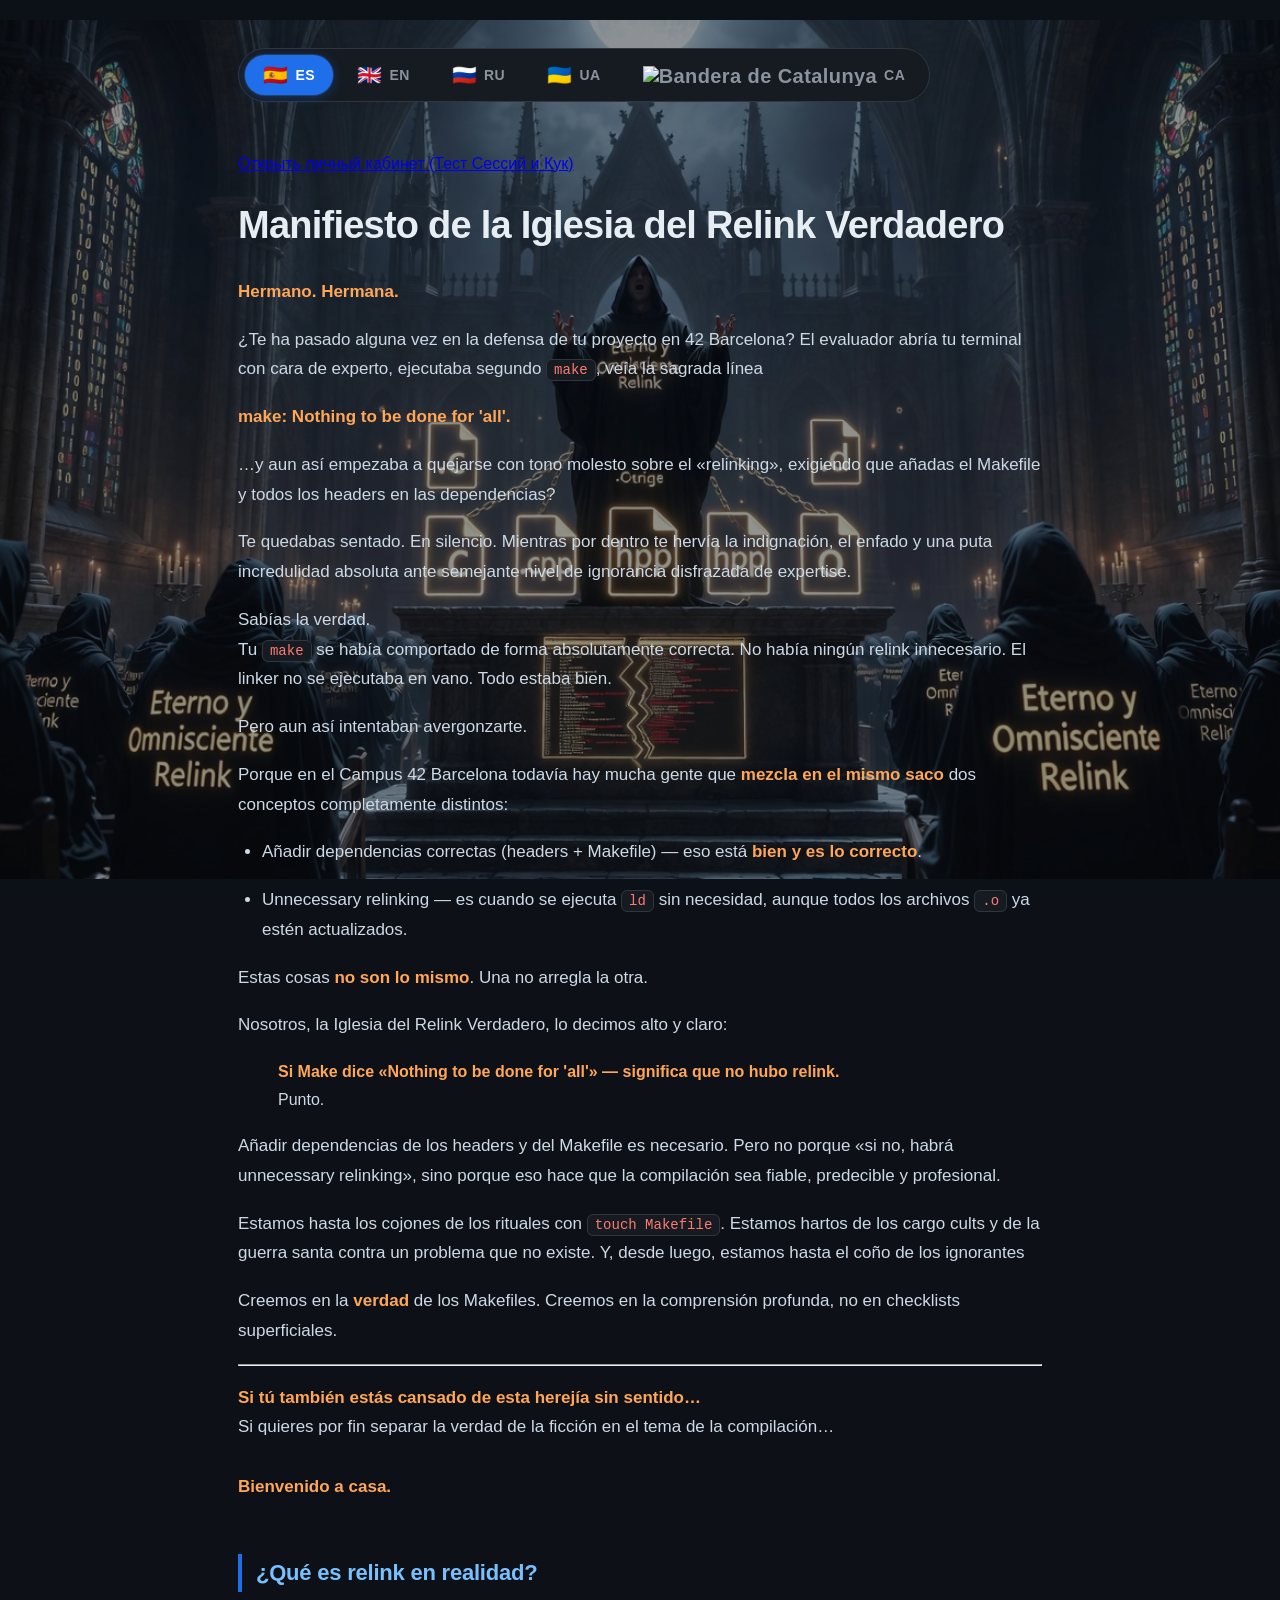
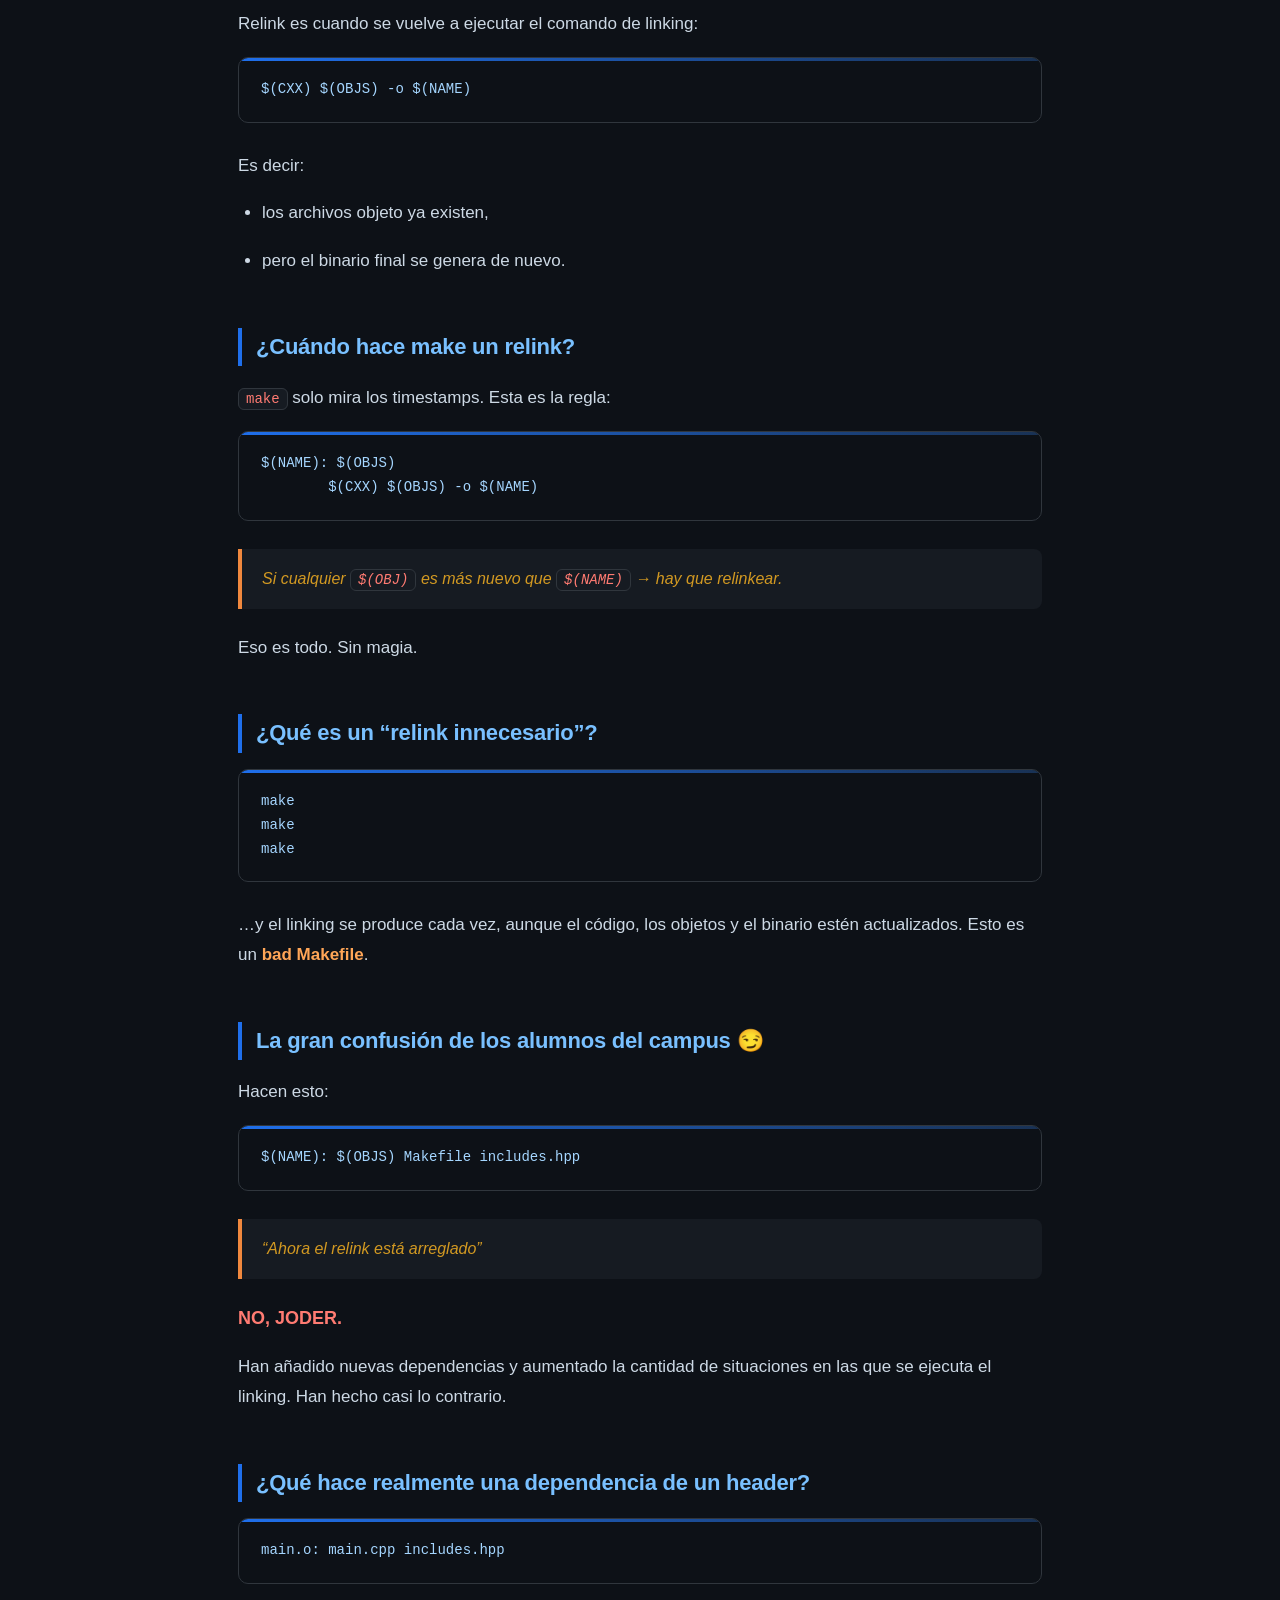
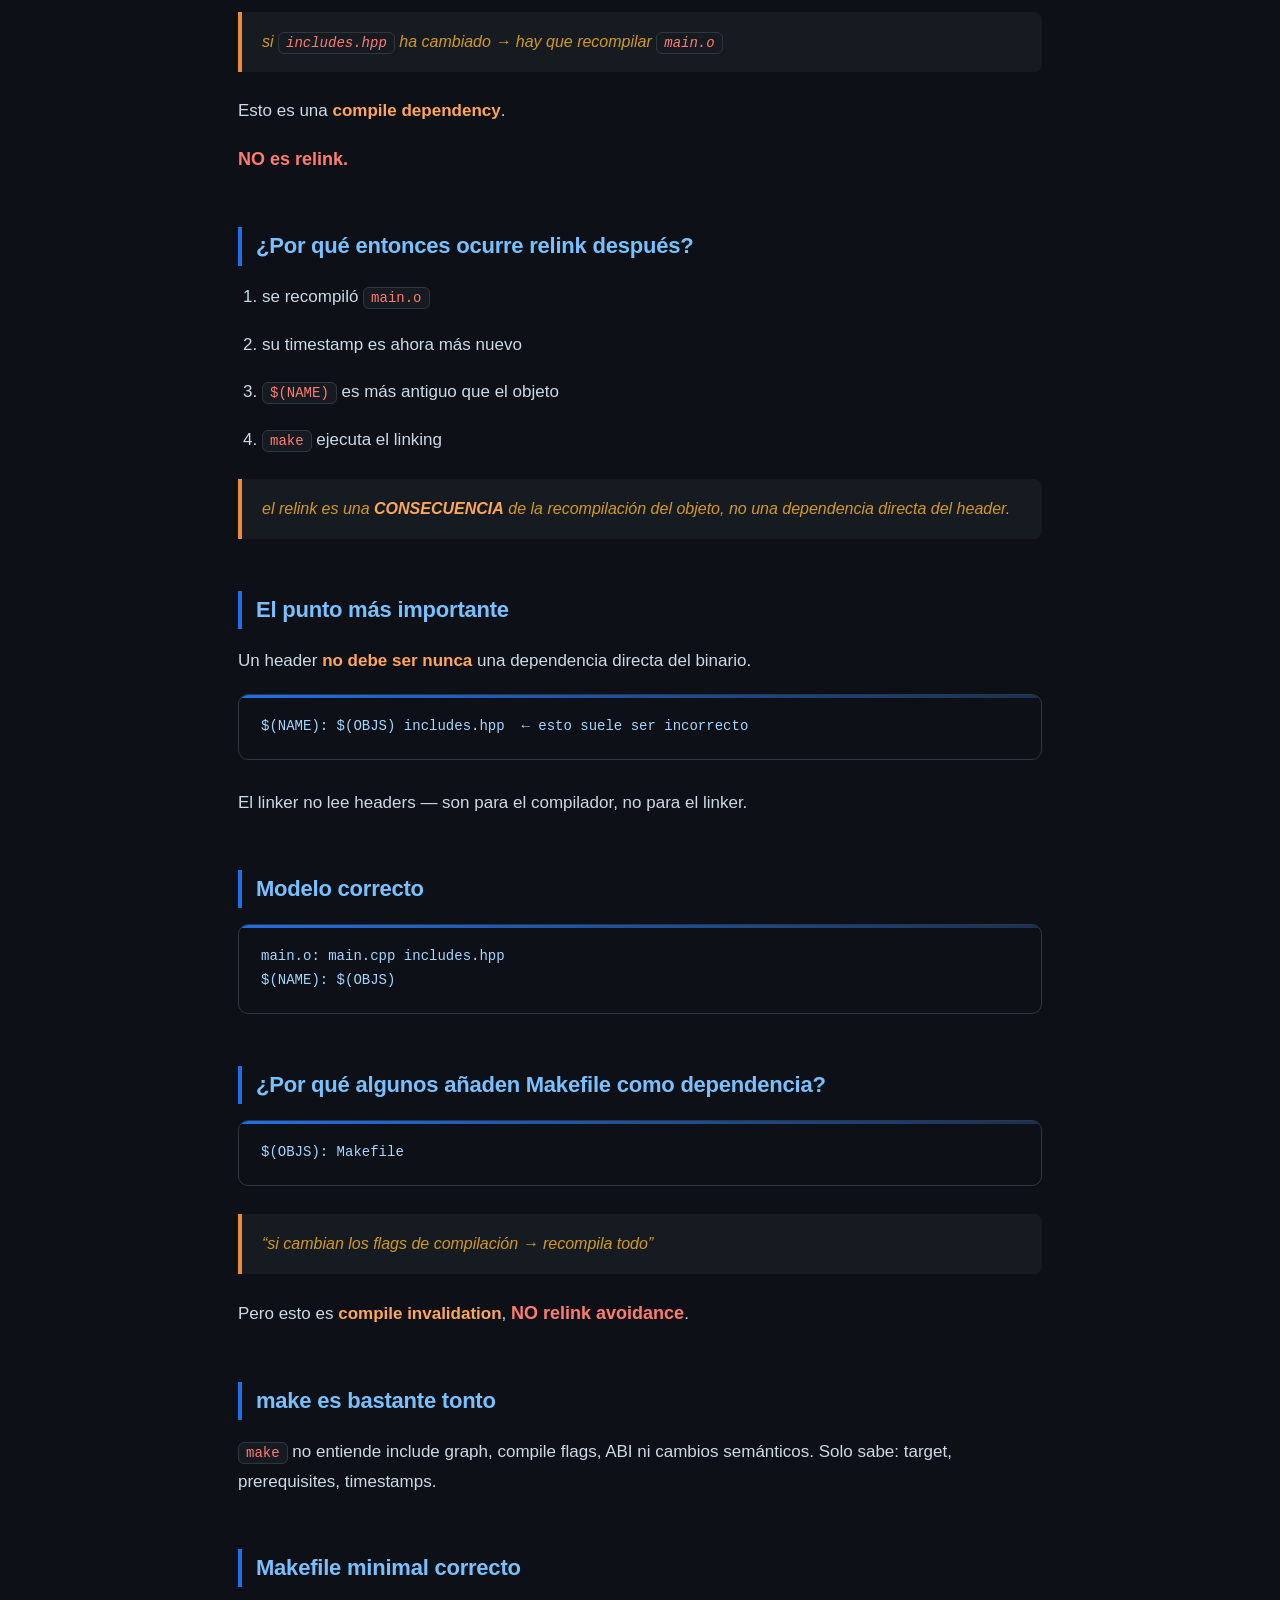
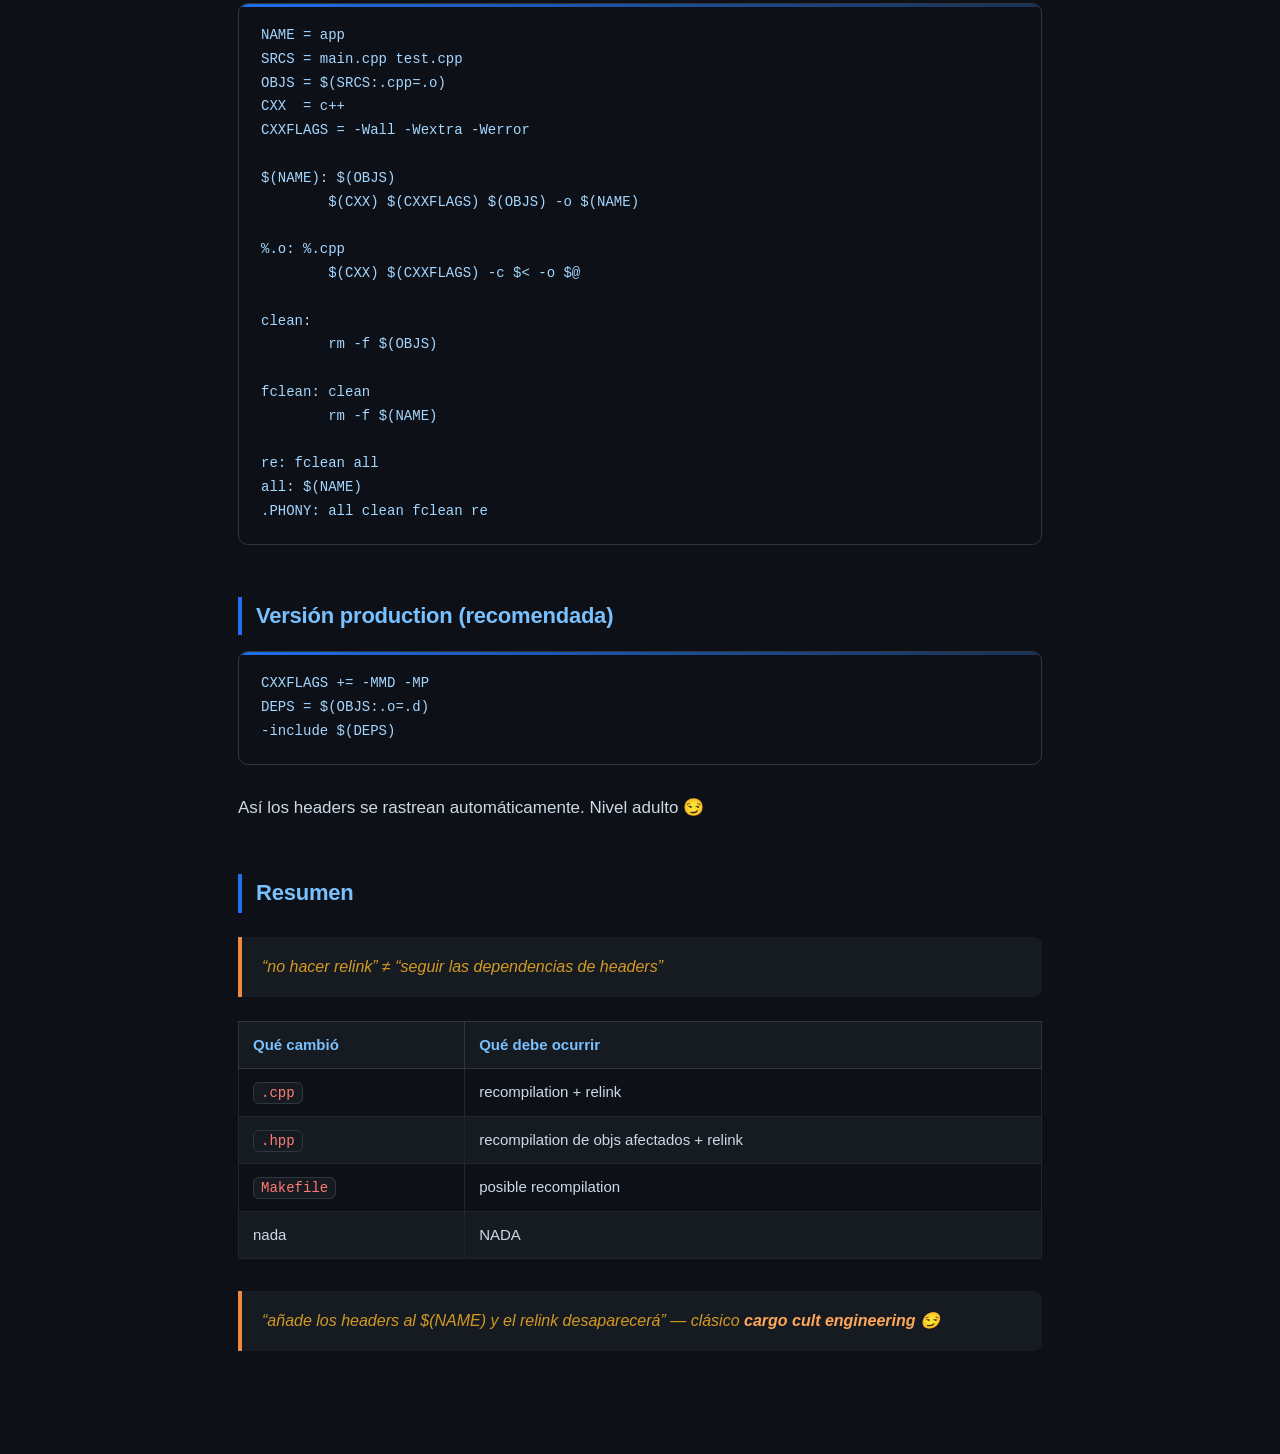
==== commit 3fc54b21: "+Cookies. Bonus done" ====
--- a/www/index.html
+++ b/www/index.html
@@ -22,7 +22,7 @@
                  alt="Bandera de Catalunya" 
                  style="height: 1.1em; vertical-align: middle;"></span> CA</button>
     </div>
-
+<a href="/session">Открыть личный кабинет (Тест Сессий и Кук)</a>
     <!-- SPANISH -->
     <div id="es" class="lang-content active" lang="es">
        <h1>Manifiesto de la Iglesia del Relink Verdadero</h1>
